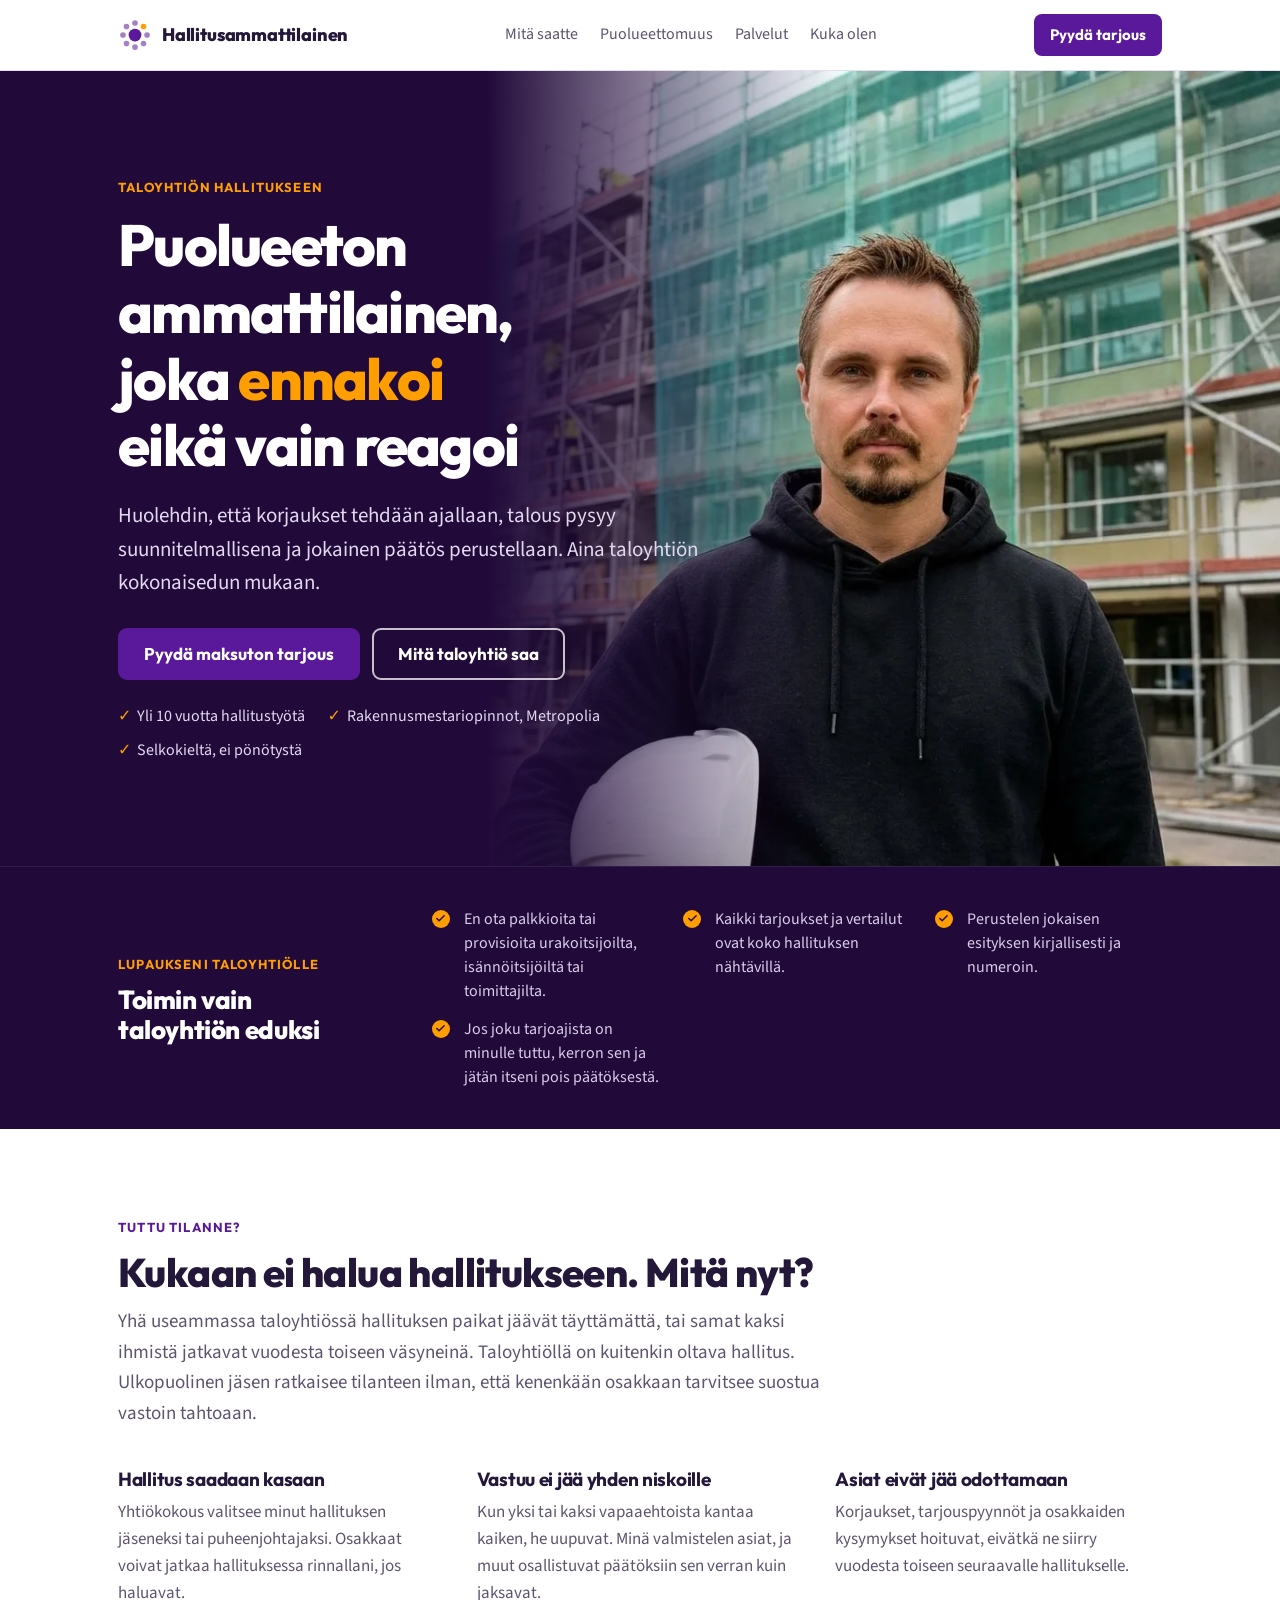
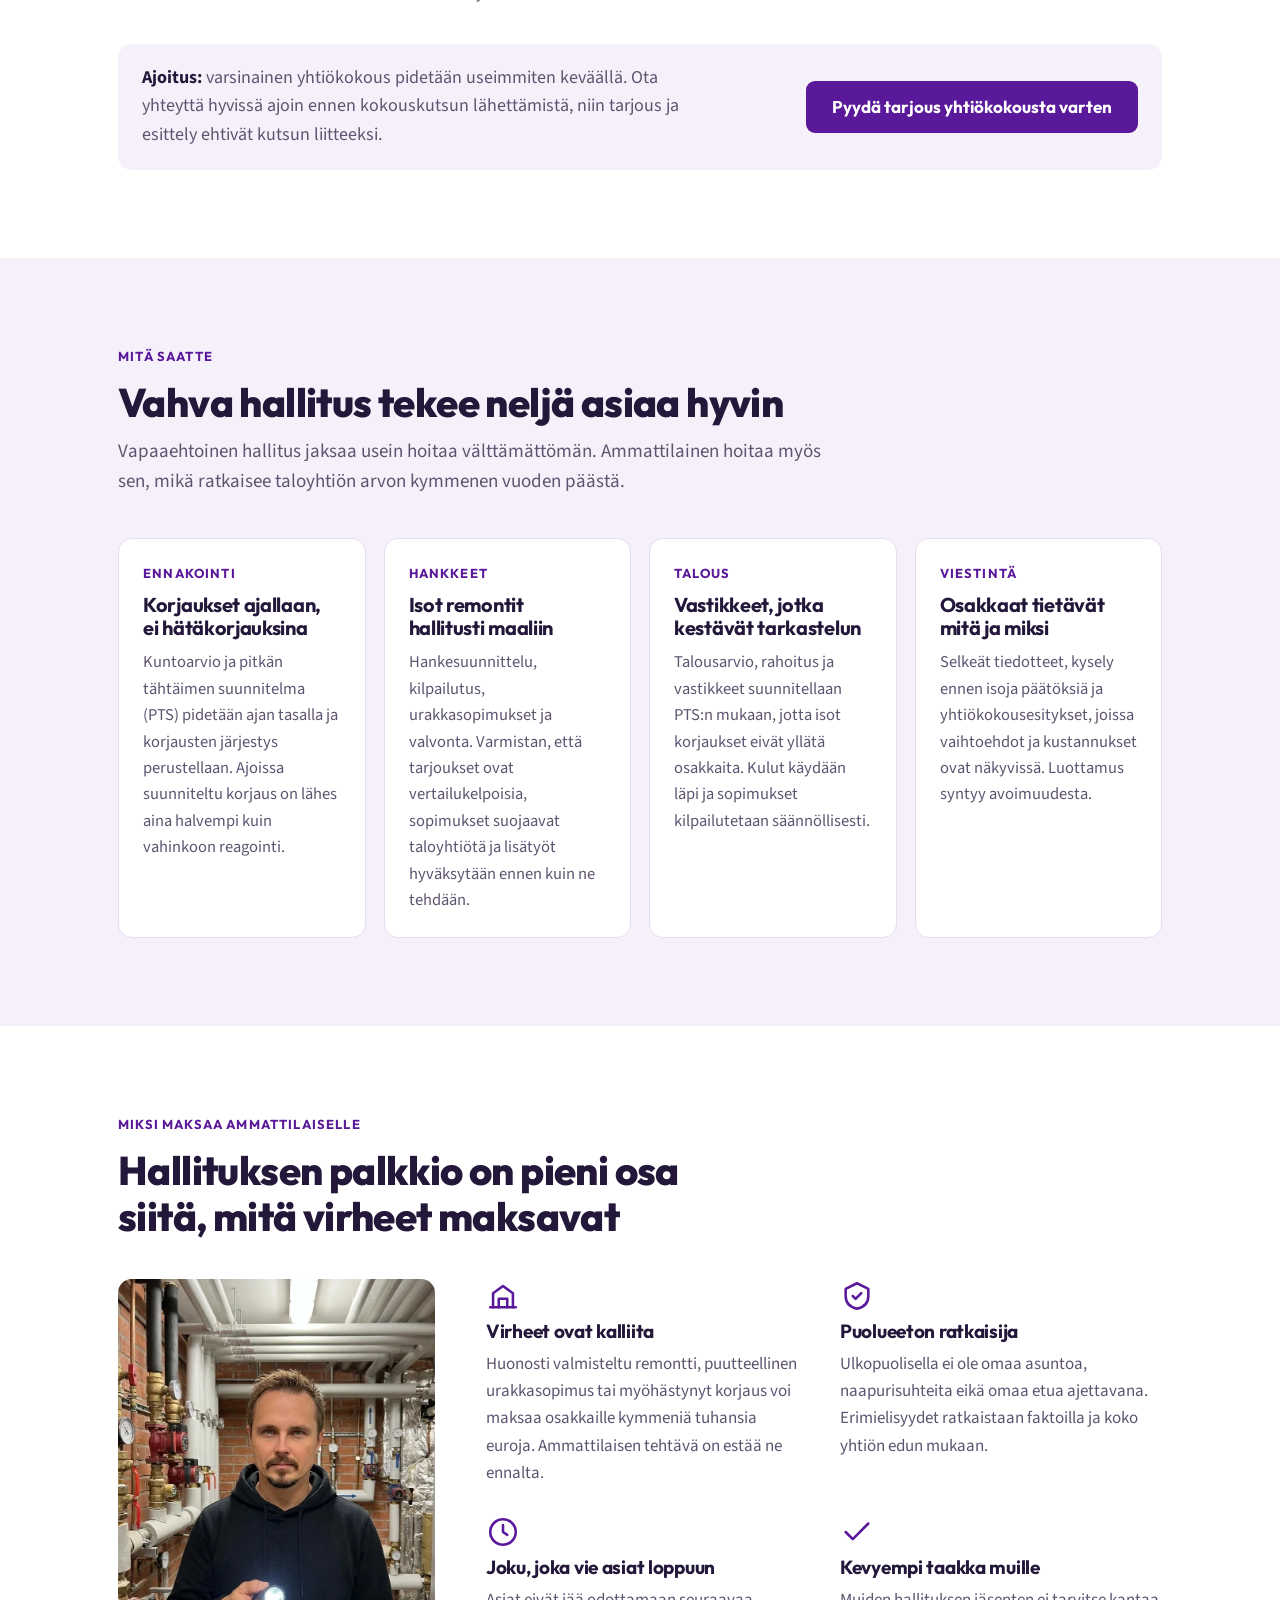
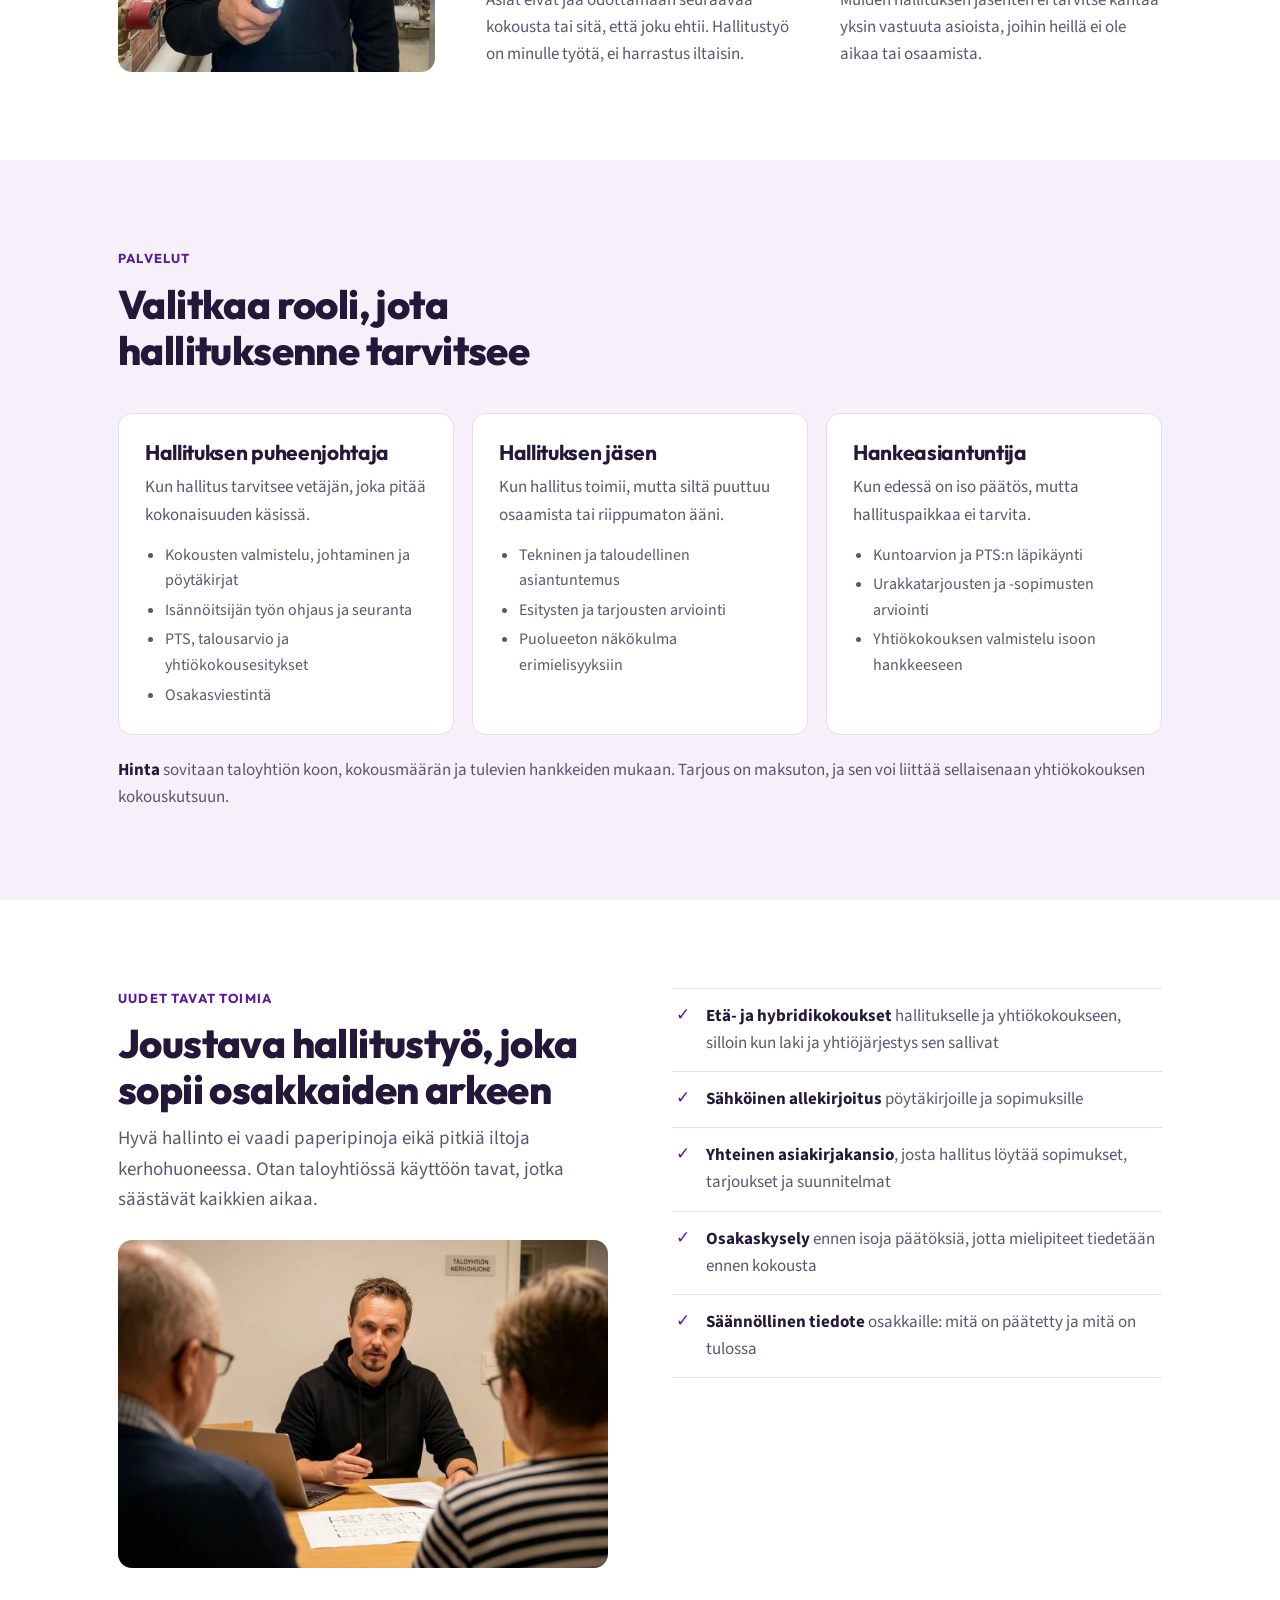
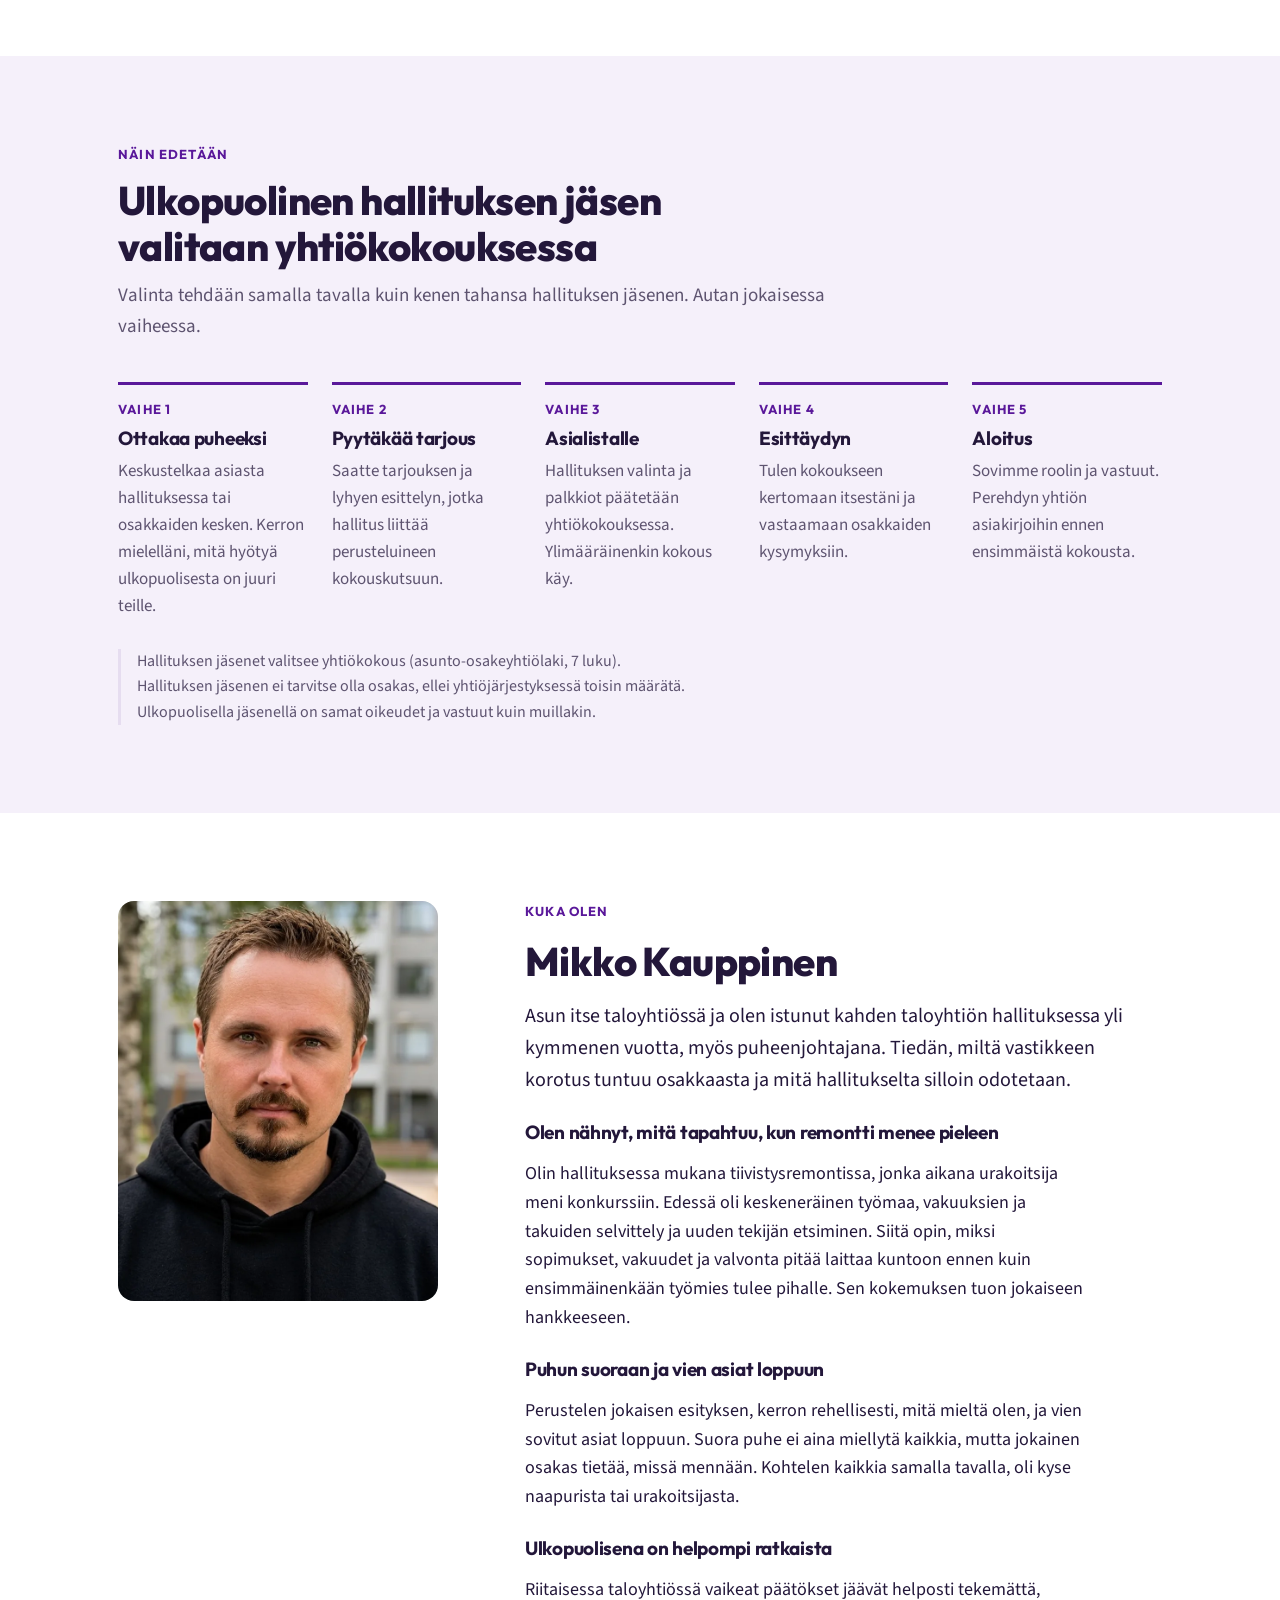
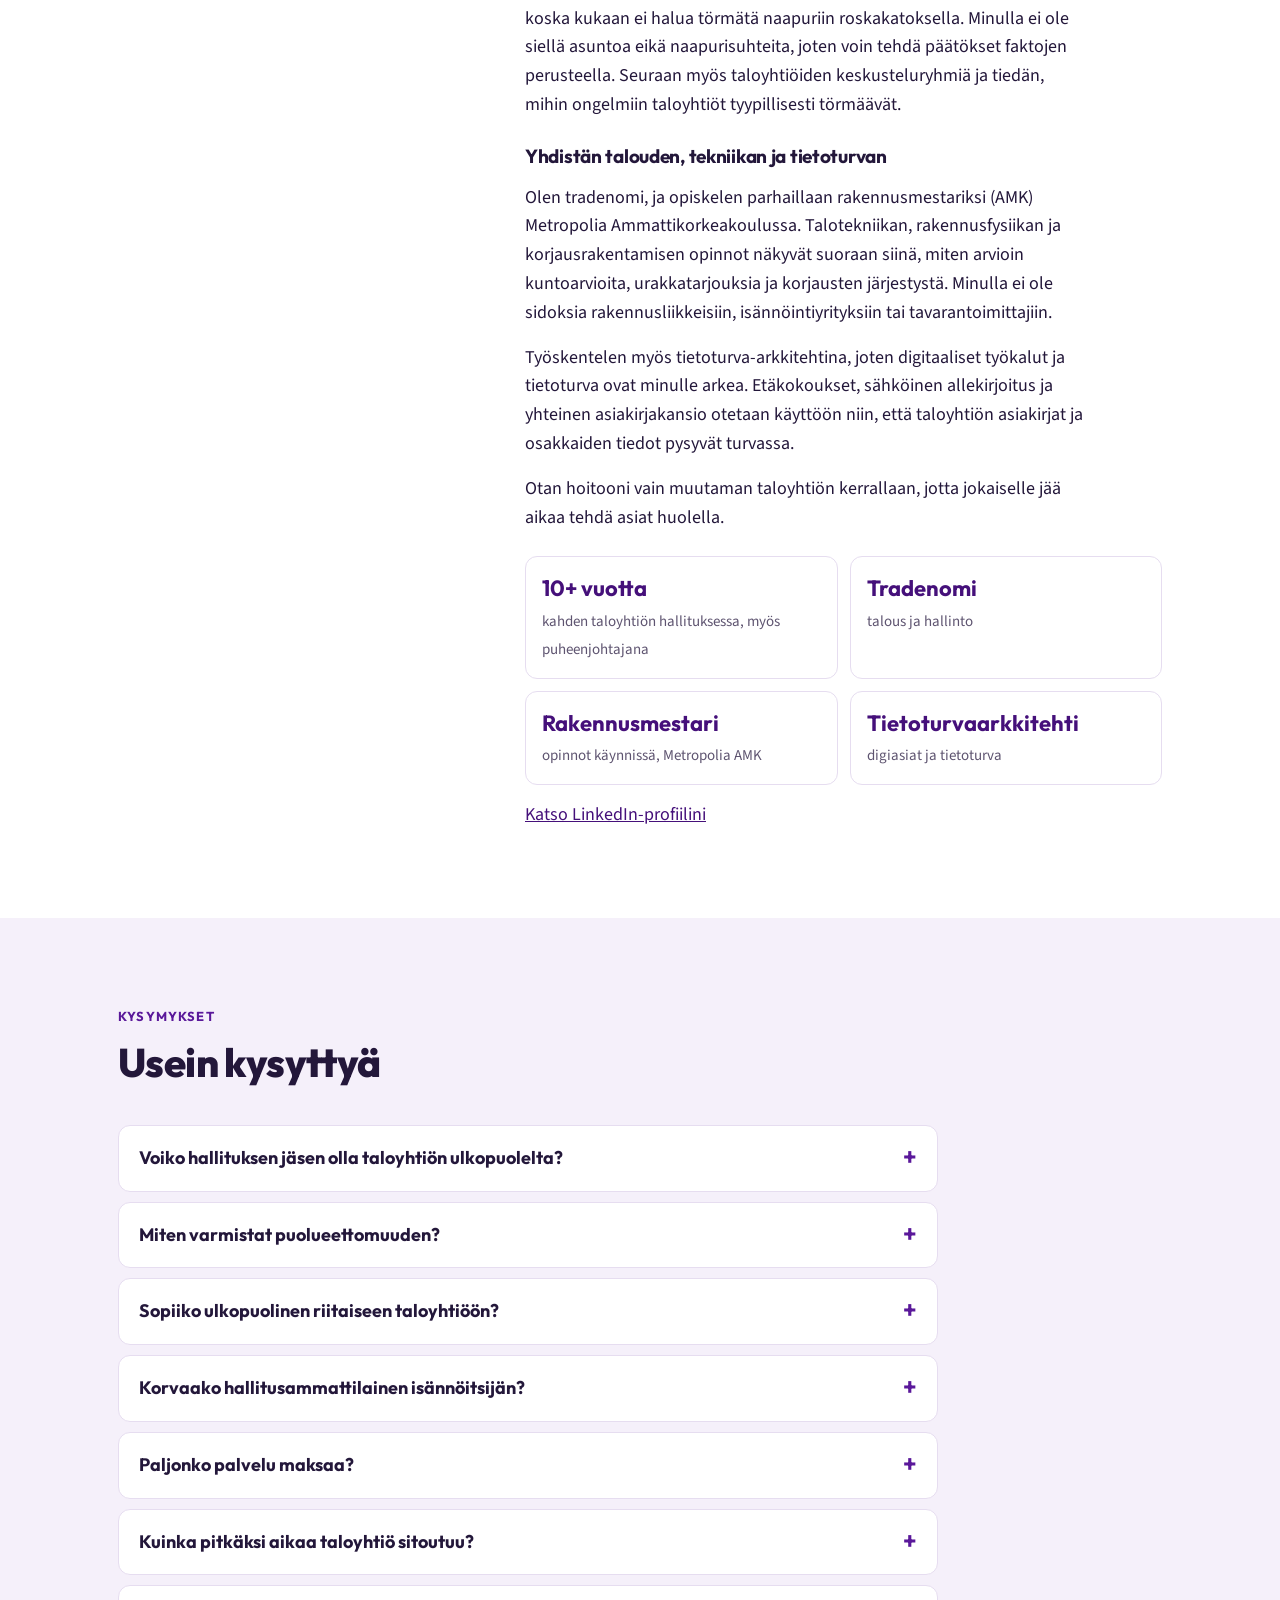
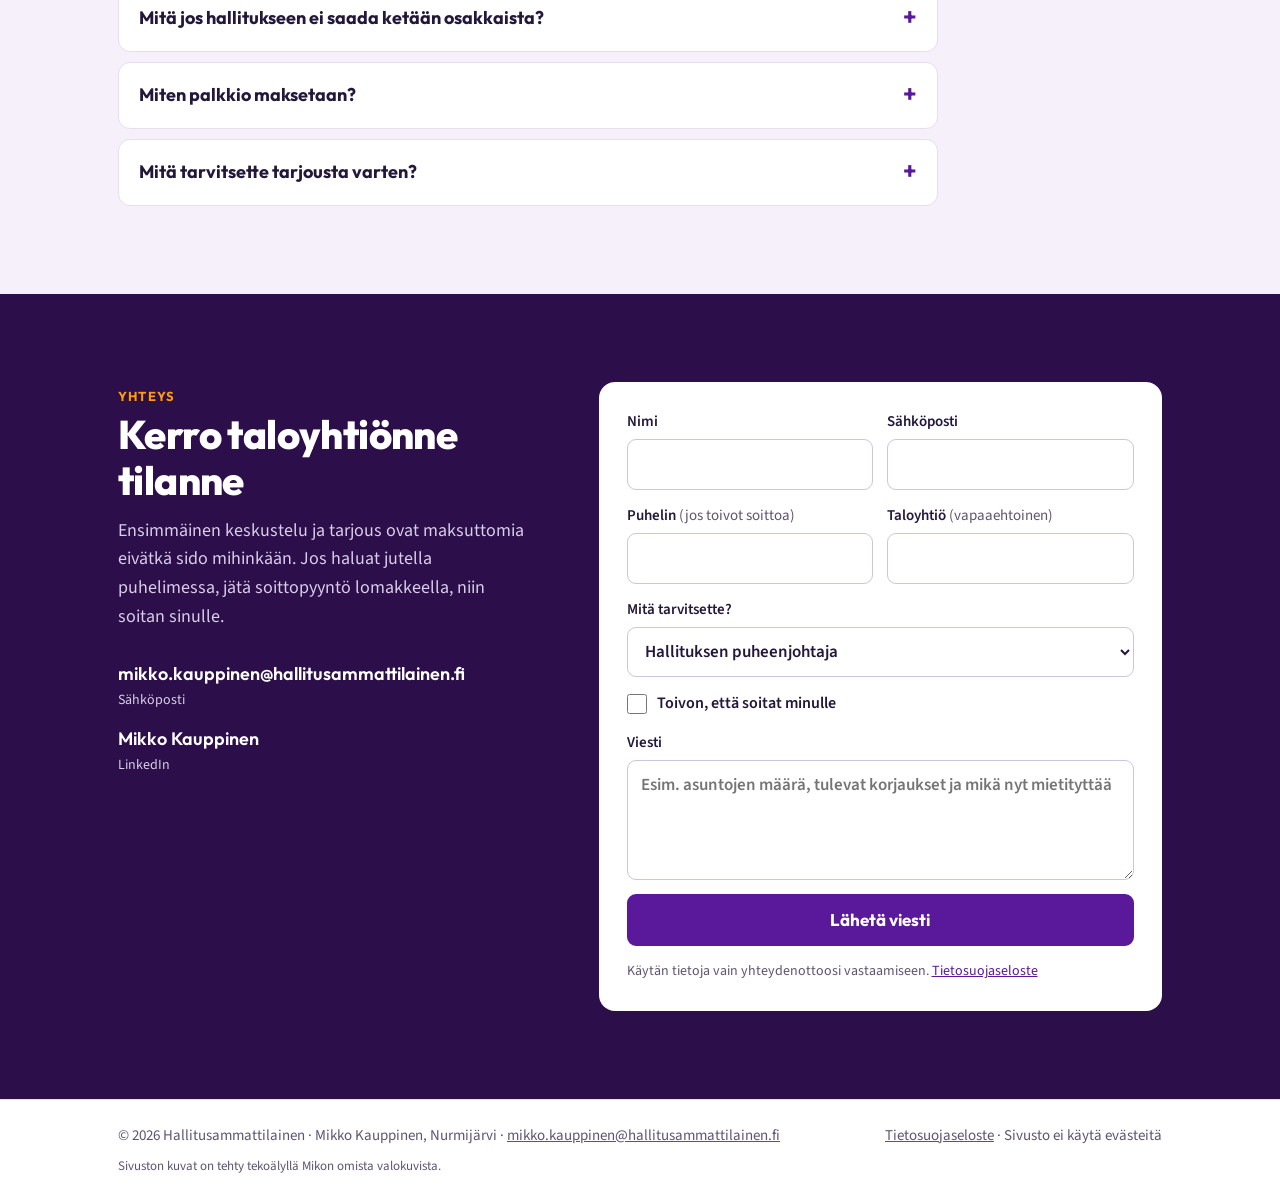
==== index.html @ 8ae054de "Kuka olen: tietoturva-arkkitehti (digiasiat ja tietoturva) Co-Authored-By: Claude Opus 5.5 <noreply@" ====
<!doctype html>
<html lang="fi">
<head>
<meta charset="utf-8">
<meta name="viewport" content="width=device-width,initial-scale=1,viewport-fit=cover">
<title>Hallitusammattilainen – puolueeton puheenjohtaja ja hallituksen jäsen taloyhtiöön</title>
<meta name="description" content="Eikö taloyhtiön hallitukseen löydy jäseniä? Puolueeton ulkopuolinen puheenjohtaja tai hallituksen jäsen Nurmijärveltä. Korjaukset ennakoiden, päätökset perustellen. Pyydä maksuton tarjous.">
<link rel="canonical" href="https://hallitusammattilainen.fi/">
<link rel="icon" href="ikoni.svg" type="image/svg+xml">
<link rel="preload" href="fontit/outfit-latin-wght-normal.woff2" as="font" type="font/woff2" crossorigin>
<link rel="stylesheet" href="tyyli.css">
<meta property="og:type" content="website">
<meta property="og:locale" content="fi_FI">
<meta property="og:title" content="Hallitusammattilainen – puolueeton ammattilainen taloyhtiön hallitukseen">
<meta property="og:description" content="Eikö hallitukseen löydy jäseniä? Puolueeton ulkopuolinen puheenjohtaja tai hallituksen jäsen taloyhtiöön. Pyydä maksuton tarjous.">
<meta property="og:image" content="https://hallitusammattilainen.fi/kuvat/jakokuva.jpg">
<meta property="og:url" content="https://hallitusammattilainen.fi/">
<meta name="theme-color" content="#2B0E4A">
<script type="application/ld+json">
{"@context":"https://schema.org","@type":"ProfessionalService","name":"Hallitusammattilainen","url":"https://hallitusammattilainen.fi/","image":"https://hallitusammattilainen.fi/kuvat/profiili.jpg","email":"mikko.kauppinen@hallitusammattilainen.fi","areaServed":"FI","address":{"@type":"PostalAddress","addressLocality":"Nurmijärvi","addressCountry":"FI"},"description":"Puolueeton ulkopuolinen hallituksen puheenjohtaja ja hallituksen jäsen taloyhtiöihin.","founder":{"@type":"Person","name":"Mikko Kauppinen","jobTitle":"Hallitusammattilainen","sameAs":"https://www.linkedin.com/in/mikko-kauppinen-8005861"}}
</script>
</head>
<body>
<a class="skip" href="#sisalto">Siirry sisältöön</a>

<header class="top">
  <div class="in">
    <a class="logo" href="#" aria-label="Hallitusammattilainen, etusivu">
      <svg width="34" height="34" viewBox="0 0 48 48" aria-hidden="true"><circle cx="24" cy="24" r="9" fill="#5A189A"/><g fill="#5A189A" opacity=".55"><circle cx="24" cy="7" r="4"/><circle cx="24" cy="41" r="4"/><circle cx="7" cy="24" r="4"/><circle cx="12" cy="12" r="4"/><circle cx="12" cy="36" r="4"/><circle cx="36" cy="36" r="4"/><circle cx="41" cy="24" r="4"/></g><circle cx="36" cy="12" r="4" fill="#FF9E00"/></svg>
      Hallitusammattilainen
    </a>
    <nav aria-label="Päävalikko">
      <a href="#mita-saatte">Mitä saatte</a>
      <a href="#puolueettomuus">Puolueettomuus</a>
      <a href="#palvelut">Palvelut</a>
      <a href="#mikko">Kuka olen</a>
    </nav>
    <a class="cta-s" href="#yhteys">Pyydä tarjous</a>
  </div>
</header>

<main id="sisalto">

<section class="hero hero-img">
  <picture class="bg"><source srcset="kuvat/remontti.webp" type="image/webp"><img src="kuvat/remontti.jpg" width="1264" height="848" alt="Mikko Kauppinen kypärä kainalossa julkisivuremontin työmaalla" fetchpriority="high"></picture>
  <div class="in">
    <div class="hero-txt">
      <span class="eyebrow">Taloyhtiön hallitukseen</span>
      <h1>Puolueeton ammattilainen, joka <em>ennakoi</em> eikä vain reagoi</h1>
      <p class="lead">Huolehdin, että korjaukset tehdään ajallaan, talous pysyy suunnitelmallisena ja jokainen päätös perustellaan. Aina taloyhtiön kokonaisedun mukaan.</p>
      <div class="ctas">
        <a class="btn" href="#yhteys">Pyydä maksuton tarjous</a>
        <a class="btn ghost" href="#mita-saatte">Mitä taloyhtiö saa</a>
      </div>
      <ul class="trust">
        <li>Yli 10 vuotta hallitustyötä</li>
        <li>Rakennusmestariopinnot, Metropolia</li>
        <li>Selkokieltä, ei pönötystä</li>
      </ul>
    </div>
  </div>
</section>

<section class="promise-band" id="puolueettomuus" aria-labelledby="lupaus-otsikko">
  <div class="in">
    <div>
      <span class="eyebrow">Lupaukseni taloyhtiölle</span>
      <h2 id="lupaus-otsikko">Toimin vain taloyhtiön eduksi</h2>
    </div>
    <ul>
      <li>En ota palkkioita tai provisioita urakoitsijoilta, isännöitsijöiltä tai toimittajilta.</li>
      <li>Kaikki tarjoukset ja vertailut ovat koko hallituksen nähtävillä.</li>
      <li>Perustelen jokaisen esityksen kirjallisesti ja numeroin.</li>
      <li>Jos joku tarjoajista on minulle tuttu, kerron sen ja jätän itseni pois päätöksestä.</li>
    </ul>
  </div>
</section>

<section class="sec" id="kukaan-ei-halua" aria-labelledby="tuttu-otsikko">
  <div class="in">
    <div class="head">
      <span class="eyebrow">Tuttu tilanne?</span>
      <h2 id="tuttu-otsikko">Kukaan ei halua hallitukseen. Mitä nyt?</h2>
      <p>Yhä useammassa taloyhtiössä hallituksen paikat jäävät täyttämättä, tai samat kaksi ihmistä jatkavat vuodesta toiseen väsyneinä. Taloyhtiöllä on kuitenkin oltava hallitus. Ulkopuolinen jäsen ratkaisee tilanteen ilman, että kenenkään osakkaan tarvitsee suostua vastoin tahtoaan.</p>
    </div>
    <div class="why">
      <div>
        <h3>Hallitus saadaan kasaan</h3>
        <p>Yhtiökokous valitsee minut hallituksen jäseneksi tai puheenjohtajaksi. Osakkaat voivat jatkaa hallituksessa rinnallani, jos haluavat.</p>
      </div>
      <div>
        <h3>Vastuu ei jää yhden niskoille</h3>
        <p>Kun yksi tai kaksi vapaaehtoista kantaa kaiken, he uupuvat. Minä valmistelen asiat, ja muut osallistuvat päätöksiin sen verran kuin jaksavat.</p>
      </div>
      <div>
        <h3>Asiat eivät jää odottamaan</h3>
        <p>Korjaukset, tarjouspyynnöt ja osakkaiden kysymykset hoituvat, eivätkä ne siirry vuodesta toiseen seuraavalle hallitukselle.</p>
      </div>
    </div>
    <div class="timing">
      <p><b>Ajoitus:</b> varsinainen yhtiökokous pidetään useimmiten keväällä. Ota yhteyttä hyvissä ajoin ennen kokouskutsun lähettämistä, niin tarjous ja esittely ehtivät kutsun liitteeksi.</p>
      <a class="btn" href="#yhteys">Pyydä tarjous yhtiökokousta varten</a>
    </div>
  </div>
</section>

<section class="sec tint" id="mita-saatte" aria-labelledby="saatte-otsikko">
  <div class="in">
    <div class="head">
      <span class="eyebrow">Mitä saatte</span>
      <h2 id="saatte-otsikko">Vahva hallitus tekee neljä asiaa hyvin</h2>
      <p>Vapaaehtoinen hallitus jaksaa usein hoitaa välttämättömän. Ammattilainen hoitaa myös sen, mikä ratkaisee taloyhtiön arvon kymmenen vuoden päästä.</p>
    </div>
    <div class="pillars">
      <article>
        <span class="num">Ennakointi</span>
        <h3>Korjaukset ajallaan, ei hätäkorjauksina</h3>
        <p>Kuntoarvio ja pitkän tähtäimen suunnitelma (PTS) pidetään ajan tasalla ja korjausten järjestys perustellaan. Ajoissa suunniteltu korjaus on lähes aina halvempi kuin vahinkoon reagointi.</p>
      </article>
      <article>
        <span class="num">Hankkeet</span>
        <h3>Isot remontit hallitusti maaliin</h3>
        <p>Hankesuunnittelu, kilpailutus, urakkasopimukset ja valvonta. Varmistan, että tarjoukset ovat vertailukelpoisia, sopimukset suojaavat taloyhtiötä ja lisätyöt hyväksytään ennen kuin ne tehdään.</p>
      </article>
      <article>
        <span class="num">Talous</span>
        <h3>Vastikkeet, jotka kestävät tarkastelun</h3>
        <p>Talousarvio, rahoitus ja vastikkeet suunnitellaan PTS:n mukaan, jotta isot korjaukset eivät yllätä osakkaita. Kulut käydään läpi ja sopimukset kilpailutetaan säännöllisesti.</p>
      </article>
      <article>
        <span class="num">Viestintä</span>
        <h3>Osakkaat tietävät mitä ja miksi</h3>
        <p>Selkeät tiedotteet, kysely ennen isoja päätöksiä ja yhtiökokousesitykset, joissa vaihtoehdot ja kustannukset ovat näkyvissä. Luottamus syntyy avoimuudesta.</p>
      </article>
    </div>
  </div>
</section>

<section class="sec" aria-labelledby="miksi-otsikko">
  <div class="in">
    <div class="head">
      <span class="eyebrow">Miksi maksaa ammattilaiselle</span>
      <h2 id="miksi-otsikko">Hallituksen palkkio on pieni osa siitä, mitä virheet maksavat</h2>
    </div>
    <div class="split">
    <figure class="side">
      <picture><source srcset="kuvat/tekniikka.webp" type="image/webp"><img src="kuvat/tekniikka.jpg" width="800" height="993" loading="lazy" alt="Mikko Kauppinen taskulampun kanssa kerrostalon lämmönjakohuoneessa"></picture>
    </figure>
    <div class="why">
      <div>
        <svg width="34" height="34" viewBox="0 0 24 24" fill="none" stroke="currentColor" stroke-width="1.8" stroke-linecap="round" stroke-linejoin="round" aria-hidden="true"><path d="M3 20h18"/><path d="M5 20V10l7-5 7 5v10"/><path d="M9 20v-6h6v6"/></svg>
        <h3>Virheet ovat kalliita</h3>
        <p>Huonosti valmisteltu remontti, puutteellinen urakkasopimus tai myöhästynyt korjaus voi maksaa osakkaille kymmeniä tuhansia euroja. Ammattilaisen tehtävä on estää ne ennalta.</p>
      </div>
      <div>
        <svg width="34" height="34" viewBox="0 0 24 24" fill="none" stroke="currentColor" stroke-width="1.8" stroke-linecap="round" stroke-linejoin="round" aria-hidden="true"><path d="M12 3l8 4v5c0 5-3.5 8-8 9-4.5-1-8-4-8-9V7z"/><path d="M9 12l2 2 4-4"/></svg>
        <h3>Puolueeton ratkaisija</h3>
        <p>Ulkopuolisella ei ole omaa asuntoa, naapurisuhteita eikä omaa etua ajettavana. Erimielisyydet ratkaistaan faktoilla ja koko yhtiön edun mukaan.</p>
      </div>
      <div>
        <svg width="34" height="34" viewBox="0 0 24 24" fill="none" stroke="currentColor" stroke-width="1.8" stroke-linecap="round" stroke-linejoin="round" aria-hidden="true"><circle cx="12" cy="12" r="9"/><path d="M12 7v5l3 2"/></svg>
        <h3>Joku, joka vie asiat loppuun</h3>
        <p>Asiat eivät jää odottamaan seuraavaa kokousta tai sitä, että joku ehtii. Hallitustyö on minulle työtä, ei harrastus iltaisin.</p>
      </div>
      <div>
        <svg width="34" height="34" viewBox="0 0 24 24" fill="none" stroke="currentColor" stroke-width="1.8" stroke-linecap="round" stroke-linejoin="round" aria-hidden="true"><path d="M20 6L9 17l-5-5"/></svg>
        <h3>Kevyempi taakka muille</h3>
        <p>Muiden hallituksen jäsenten ei tarvitse kantaa yksin vastuuta asioista, joihin heillä ei ole aikaa tai osaamista.</p>
      </div>
    </div>
    </div>
  </div>
</section>

<section class="sec tint" id="palvelut" aria-labelledby="palvelut-otsikko">
  <div class="in">
    <div class="head">
      <span class="eyebrow">Palvelut</span>
      <h2 id="palvelut-otsikko">Valitkaa rooli, jota hallituksenne tarvitsee</h2>
    </div>
    <div class="grid3">
      <article class="svc">
        <h3>Hallituksen puheenjohtaja</h3>
        <p>Kun hallitus tarvitsee vetäjän, joka pitää kokonaisuuden käsissä.</p>
        <ul>
          <li>Kokousten valmistelu, johtaminen ja pöytäkirjat</li>
          <li>Isännöitsijän työn ohjaus ja seuranta</li>
          <li>PTS, talousarvio ja yhtiökokousesitykset</li>
          <li>Osakasviestintä</li>
        </ul>
      </article>
      <article class="svc">
        <h3>Hallituksen jäsen</h3>
        <p>Kun hallitus toimii, mutta siltä puuttuu osaamista tai riippumaton ääni.</p>
        <ul>
          <li>Tekninen ja taloudellinen asiantuntemus</li>
          <li>Esitysten ja tarjousten arviointi</li>
          <li>Puolueeton näkökulma erimielisyyksiin</li>
        </ul>
      </article>
      <article class="svc">
        <h3>Hankeasiantuntija</h3>
        <p>Kun edessä on iso päätös, mutta hallituspaikkaa ei tarvita.</p>
        <ul>
          <li>Kuntoarvion ja PTS:n läpikäynti</li>
          <li>Urakkatarjousten ja -sopimusten arviointi</li>
          <li>Yhtiökokouksen valmistelu isoon hankkeeseen</li>
        </ul>
      </article>
    </div>
    <p class="price"><b>Hinta</b> sovitaan taloyhtiön koon, kokousmäärän ja tulevien hankkeiden mukaan. Tarjous on maksuton, ja sen voi liittää sellaisenaan yhtiökokouksen kokouskutsuun.</p>
  </div>
</section>

<section class="sec" aria-labelledby="tavat-otsikko">
  <div class="in ways">
    <div class="head" style="margin-bottom:0">
      <span class="eyebrow">Uudet tavat toimia</span>
      <h2 id="tavat-otsikko">Joustava hallitustyö, joka sopii osakkaiden arkeen</h2>
      <p>Hyvä hallinto ei vaadi paperipinoja eikä pitkiä iltoja kerhohuoneessa. Otan taloyhtiössä käyttöön tavat, jotka säästävät kaikkien aikaa.</p>
      <figure class="wide" style="margin-top:12px">
        <picture><source srcset="kuvat/kokous.webp" type="image/webp"><img src="kuvat/kokous.jpg" width="1264" height="848" loading="lazy" alt="Mikko Kauppinen käy pohjapiirustuksia läpi osakkaiden kanssa taloyhtiön kerhohuoneessa"></picture>
      </figure>
    </div>
    <ul class="checks">
      <li><b>Etä- ja hybridikokoukset</b> hallitukselle ja yhtiökokoukseen, silloin kun laki ja yhtiöjärjestys sen sallivat</li>
      <li><b>Sähköinen allekirjoitus</b> pöytäkirjoille ja sopimuksille</li>
      <li><b>Yhteinen asiakirjakansio</b>, josta hallitus löytää sopimukset, tarjoukset ja suunnitelmat</li>
      <li><b>Osakaskysely</b> ennen isoja päätöksiä, jotta mielipiteet tiedetään ennen kokousta</li>
      <li><b>Säännöllinen tiedote</b> osakkaille: mitä on päätetty ja mitä on tulossa</li>
    </ul>
  </div>
</section>

<section class="sec tint" id="nain-edetaan" aria-labelledby="nain-otsikko">
  <div class="in">
    <div class="head">
      <span class="eyebrow">Näin edetään</span>
      <h2 id="nain-otsikko">Ulkopuolinen hallituksen jäsen valitaan yhtiökokouksessa</h2>
      <p>Valinta tehdään samalla tavalla kuin kenen tahansa hallituksen jäsenen. Autan jokaisessa vaiheessa.</p>
    </div>
    <ol class="how">
      <li><h3>Ottakaa puheeksi</h3><p>Keskustelkaa asiasta hallituksessa tai osakkaiden kesken. Kerron mielelläni, mitä hyötyä ulkopuolisesta on juuri teille.</p></li>
      <li><h3>Pyytäkää tarjous</h3><p>Saatte tarjouksen ja lyhyen esittelyn, jotka hallitus liittää perusteluineen kokouskutsuun.</p></li>
      <li><h3>Asialistalle</h3><p>Hallituksen valinta ja palkkiot päätetään yhtiökokouksessa. Ylimääräinenkin kokous käy.</p></li>
      <li><h3>Esittäydyn</h3><p>Tulen kokoukseen kertomaan itsestäni ja vastaamaan osakkaiden kysymyksiin.</p></li>
      <li><h3>Aloitus</h3><p>Sovimme roolin ja vastuut. Perehdyn yhtiön asiakirjoihin ennen ensimmäistä kokousta.</p></li>
    </ol>
    <p class="law">Hallituksen jäsenet valitsee yhtiökokous (asunto-osakeyhtiölaki, 7 luku). Hallituksen jäsenen ei tarvitse olla osakas, ellei yhtiöjärjestyksessä toisin määrätä. Ulkopuolisella jäsenellä on samat oikeudet ja vastuut kuin muillakin.</p>
  </div>
</section>

<section class="sec me" id="mikko" aria-labelledby="mikko-otsikko">
  <div class="in">
    <picture><source srcset="kuvat/mikko-piha.webp" type="image/webp"><img src="kuvat/mikko-piha.jpg" width="742" height="928" loading="lazy" alt="Mikko Kauppinen kerrostalon pihalla"></picture>
    <div class="txt">
      <span class="eyebrow">Kuka olen</span>
      <h2 id="mikko-otsikko" style="font-size:clamp(28px,3.6vw,40px);font-weight:800">Mikko Kauppinen</h2>
      <p class="intro">Asun itse taloyhtiössä ja olen istunut kahden taloyhtiön hallituksessa yli kymmenen vuotta, myös puheenjohtajana. Tiedän, miltä vastikkeen korotus tuntuu osakkaasta ja mitä hallitukselta silloin odotetaan.</p>
      <h3 class="me-h">Olen nähnyt, mitä tapahtuu, kun remontti menee pieleen</h3>
      <p>Olin hallituksessa mukana tiivistysremontissa, jonka aikana urakoitsija meni konkurssiin. Edessä oli keskeneräinen työmaa, vakuuksien ja takuiden selvittely ja uuden tekijän etsiminen. Siitä opin, miksi sopimukset, vakuudet ja valvonta pitää laittaa kuntoon ennen kuin ensimmäinenkään työmies tulee pihalle. Sen kokemuksen tuon jokaiseen hankkeeseen.</p>
      <h3 class="me-h">Puhun suoraan ja vien asiat loppuun</h3>
      <p>Perustelen jokaisen esityksen, kerron rehellisesti, mitä mieltä olen, ja vien sovitut asiat loppuun. Suora puhe ei aina miellytä kaikkia, mutta jokainen osakas tietää, missä mennään. Kohtelen kaikkia samalla tavalla, oli kyse naapurista tai urakoitsijasta.</p>
      <h3 class="me-h">Ulkopuolisena on helpompi ratkaista</h3>
      <p>Riitaisessa taloyhtiössä vaikeat päätökset jäävät helposti tekemättä, koska kukaan ei halua törmätä naapuriin roskakatoksella. Minulla ei ole siellä asuntoa eikä naapurisuhteita, joten voin tehdä päätökset faktojen perusteella. Seuraan myös taloyhtiöiden keskusteluryhmiä ja tiedän, mihin ongelmiin taloyhtiöt tyypillisesti törmäävät.</p>
      <h3 class="me-h">Yhdistän talouden, tekniikan ja tietoturvan</h3>
      <p>Olen tradenomi, ja opiskelen parhaillaan rakennusmestariksi (AMK) Metropolia Ammattikorkeakoulussa. Talotekniikan, rakennusfysiikan ja korjausrakentamisen opinnot näkyvät suoraan siinä, miten arvioin kuntoarvioita, urakkatarjouksia ja korjausten järjestystä. Minulla ei ole sidoksia rakennusliikkeisiin, isännöintiyrityksiin tai tavarantoimittajiin.</p>
      <p>Työskentelen myös tietoturva-arkkitehtina, joten digitaaliset työkalut ja tietoturva ovat minulle arkea. Etäkokoukset, sähköinen allekirjoitus ja yhteinen asiakirjakansio otetaan käyttöön niin, että taloyhtiön asiakirjat ja osakkaiden tiedot pysyvät turvassa.</p>
      <p>Otan hoitooni vain muutaman taloyhtiön kerrallaan, jotta jokaiselle jää aikaa tehdä asiat huolella.</p>
      <div class="facts">
        <div><b>10+ vuotta</b><span>kahden taloyhtiön hallituksessa, myös puheenjohtajana</span></div>
        <div><b>Tradenomi</b><span>talous ja hallinto</span></div>
        <div><b>Rakennus&shy;mestari</b><span>opinnot käynnissä, Metropolia AMK</span></div>
        <div><b>Tietoturva&shy;arkkitehti</b><span>digiasiat ja tietoturva</span></div>
      </div>
      <p><a href="https://www.linkedin.com/in/mikko-kauppinen-8005861" rel="noopener">Katso LinkedIn-profiilini</a></p>
    </div>
  </div>
</section>

<section class="sec tint" id="kysymykset" aria-labelledby="kys-otsikko">
  <div class="in">
    <div class="head">
      <span class="eyebrow">Kysymykset</span>
      <h2 id="kys-otsikko">Usein kysyttyä</h2>
    </div>
    <div class="faq">
      <details><summary>Voiko hallituksen jäsen olla taloyhtiön ulkopuolelta?</summary><p>Voi. Asunto-osakeyhtiölaki ei edellytä, että hallituksen jäsen on osakas tai asukas. Tarkistakaa kuitenkin yhtiöjärjestyksestä, onko siinä omia rajoituksia.</p></details>
      <details><summary>Miten varmistat puolueettomuuden?</summary><p>En ota palkkioita urakoitsijoilta tai muilta toimittajilta, enkä ole sidoksissa isännöinti- tai rakennusyrityksiin. Tarjousvertailut ja perustelut ovat koko hallituksen nähtävillä. Jos joku tarjoajista on minulle tuttu, kerron sen ja jätän itseni pois päätöksestä, kuten asunto-osakeyhtiölaki edellyttää.</p></details>
      <details><summary>Sopiiko ulkopuolinen riitaiseen taloyhtiöön?</summary><p>Erityisen hyvin. Ulkopuolisella ei ole omaa asuntoa eikä naapurisuhteita taloyhtiössä, joten hän voi tehdä päätökset faktojen ja koko yhtiön edun perusteella. Osakkaiden ei tarvitse ottaa riitoja henkilökohtaisesti, kun vaikeat asiat valmistelee ulkopuolinen.</p></details>
      <details><summary>Korvaako hallitusammattilainen isännöitsijän?</summary><p>Ei. Isännöitsijä hoitaa juoksevan hallinnon, ja hallitus päättää ja valvoo. Teen tiivistä yhteistyötä isännöitsijänne kanssa ja varmistan, että sovitut asiat etenevät.</p></details>
      <details><summary>Paljonko palvelu maksaa?</summary><p>Hinta riippuu taloyhtiön koosta, kokousten määrästä ja tulevista hankkeista. Tarjous on maksuton, ja hallituksen palkkioista päättää lopulta yhtiökokous.</p></details>
      <details><summary>Kuinka pitkäksi aikaa taloyhtiö sitoutuu?</summary><p>Hallituksen toimikausi määräytyy yhtiöjärjestyksen mukaan, yleensä yhtiökokouksesta seuraavaan. Yhtiökokous voi myös vaihtaa hallituksen jäsenen kesken toimikauden.</p></details>
      <details><summary>Mitä jos hallitukseen ei saada ketään osakkaista?</summary><p>Taloyhtiöllä on oltava hallitus, joka vastaa hallinnosta. Jos osakkaista ei löydy jäseniä, yhtiökokous voi valita ulkopuolisen jäsenen, kuten minut. Hallituksen jäsenen ei tarvitse olla osakas.</p></details>
      <details><summary>Miten palkkio maksetaan?</summary><p>Hallituksen palkkioista päättää yhtiökokous. Palkkio maksetaan yleensä kuukausi- tai kokouspalkkiona, ja taloyhtiö hoitaa siitä ennakonpidätyksen kuten muillekin hallituksen jäsenille.</p></details>
      <details><summary>Mitä tarvitsette tarjousta varten?</summary><p>Taloyhtiön nimen, asuntojen määrän, toivotun roolin ja lyhyen kuvauksen tilanteesta, esimerkiksi tulevista korjauksista.</p></details>
    </div>
  </div>
</section>

</main>

<section class="contact" id="yhteys" aria-labelledby="yhteys-otsikko">
  <div class="in">
    <div>
      <span class="eyebrow">Yhteys</span>
      <h2 id="yhteys-otsikko">Kerro taloyhtiönne tilanne</h2>
      <p>Ensimmäinen keskustelu ja tarjous ovat maksuttomia eivätkä sido mihinkään. Jos haluat jutella puhelimessa, jätä soittopyyntö lomakkeella, niin soitan sinulle.</p>
      <div class="direct">
        <a href="mailto:mikko.kauppinen@hallitusammattilainen.fi">mikko.kauppinen@hallitusammattilainen.fi<small>Sähköposti</small></a>
        <a href="https://www.linkedin.com/in/mikko-kauppinen-8005861" rel="noopener">Mikko Kauppinen<small>LinkedIn</small></a>
      </div>
    </div>
    <form id="lomake" data-endpoint="https://formspree.io/f/mppdpgab" novalidate>
      <div class="two">
        <label for="nimi">Nimi<input id="nimi" name="nimi" autocomplete="name" required></label>
        <label for="email">Sähköposti<input id="email" name="email" type="email" autocomplete="email" required></label>
      </div>
      <div class="two">
        <label for="puhelin"><span>Puhelin <span class="opt">(jos toivot soittoa)</span></span><input id="puhelin" name="puhelin" type="tel" autocomplete="tel"></label>
        <label for="yhtio"><span>Taloyhtiö <span class="opt">(vapaaehtoinen)</span></span><input id="yhtio" name="taloyhtio" autocomplete="organization"></label>
      </div>
      <label for="rooli">Mitä tarvitsette?
        <select id="rooli" name="rooli">
          <option>Hallituksen puheenjohtaja</option>
          <option>Hallituksen jäsen</option>
          <option>Hankeasiantuntija</option>
          <option>En ole vielä varma</option>
        </select>
      </label>
      <label class="check" for="soitto"><input id="soitto" name="soittopyynto" type="checkbox" value="Kyllä"> Toivon, että soitat minulle</label>
      <label for="viesti">Viesti<textarea id="viesti" name="viesti" required placeholder="Esim. asuntojen määrä, tulevat korjaukset ja mikä nyt mietityttää"></textarea></label>
      <input class="hp" type="text" name="_gotcha" tabindex="-1" autocomplete="off" aria-hidden="true">
      <button class="btn" type="submit">Lähetä viesti</button>
      <p class="note">Käytän tietoja vain yhteydenottoosi vastaamiseen. <a href="tietosuoja.html">Tietosuojaseloste</a></p>
      <div class="msg" id="tila" role="status" hidden></div>
    </form>
  </div>
</section>

<footer>
  <div class="in">
    <span>© 2026 Hallitusammattilainen · Mikko Kauppinen, Nurmijärvi · <a href="mailto:mikko.kauppinen@hallitusammattilainen.fi">mikko.kauppinen@hallitusammattilainen.fi</a></span>
    <span><a href="tietosuoja.html">Tietosuojaseloste</a> · Sivusto ei käytä evästeitä</span>
    <span class="ai-note">Sivuston kuvat on tehty tekoälyllä Mikon omista valokuvista.</span>
  </div>
</footer>

<script src="lomake.js" defer></script>
</body>
</html>
---- tyyli.css ----
/* Hallitusammattilainen.fi – Pyöreä pöytä -brändi: violetti #5A189A, oranssi #FF9E00, tumma #2B0E4A, Outfit */
@font-face{font-family:"Outfit";src:url(fontit/outfit-latin-wght-normal.woff2) format("woff2");font-weight:100 900;font-display:swap}
@font-face{font-family:"Source Sans 3";src:url(fontit/source-sans-3-latin-wght-normal.woff2) format("woff2");font-weight:200 900;font-display:swap}
:root{
  --ink:#23173A; --muted:#5E5470; --bg:#FFFFFF; --tint:#F5F0FA; --line:#E6DDF0;
  --acc:#5A189A; --acc-d:#45107A; --mint:#FF9E00; --navy:#2B0E4A; --on-navy:#D9CDE8;
  --display:"Outfit","Segoe UI",system-ui,sans-serif;
  --body:"Source Sans 3","Segoe UI",system-ui,sans-serif;
  --gutter:clamp(16px,4vw,48px);
}
*{box-sizing:border-box}
html{scroll-behavior:smooth;scroll-padding-top:80px}
body{margin:0;background:var(--bg);color:var(--ink);font-family:var(--body);font-size:18px;line-height:1.6;-webkit-font-smoothing:antialiased}
img{max-width:100%;display:block}
a{color:var(--acc-d)}
h1,h2,h3,h4{font-family:var(--display);line-height:1.15;margin:0;text-wrap:balance;letter-spacing:-.015em}
p{margin:0}
.in{max-width:1140px;margin:0 auto;padding-left:max(var(--gutter),env(safe-area-inset-left,0px));padding-right:max(var(--gutter),env(safe-area-inset-right,0px))}
.skip{position:absolute;left:-999px;top:8px;background:var(--ink);color:#fff;padding:8px 14px;border-radius:6px;z-index:50}
.skip:focus{left:8px}
:focus-visible{outline:3px solid var(--mint);outline-offset:3px;border-radius:4px}
.eyebrow{font-family:var(--display);font-size:13px;font-weight:700;letter-spacing:.09em;text-transform:uppercase;color:var(--acc)}

/* Ylätunniste */
.top{position:sticky;top:0;z-index:20;background:rgba(255,255,255,.94);backdrop-filter:blur(8px);border-bottom:1px solid var(--line)}
.top .in{display:flex;align-items:center;justify-content:space-between;gap:12px 24px;padding-block:14px;flex-wrap:wrap}
.logo{display:flex;gap:10px;align-items:center;font-family:var(--display);font-weight:800;font-size:18px;color:var(--ink);text-decoration:none;letter-spacing:-.01em}
.logo svg{flex:none}
.top nav{display:flex;gap:4px 22px;flex-wrap:wrap;font-size:16px}
.top nav a{color:var(--muted);text-decoration:none}
.top nav a:hover{color:var(--ink)}
.top .cta-s{font-family:var(--display);font-weight:700;font-size:15px;color:#fff;background:var(--acc);padding:9px 16px;border-radius:8px;text-decoration:none}
@media (max-width:760px){.top nav{display:none}.top .in{flex-wrap:nowrap;gap:10px}.logo{font-size:15px;gap:8px;min-width:0}.logo svg{width:30px;height:30px}.top .cta-s{font-size:14px;padding:8px 12px;white-space:nowrap;flex:none}}

/* Painikkeet */
.btn{display:inline-block;font-family:var(--display);font-weight:700;font-size:17px;padding:14px 24px;border-radius:9px;border:2px solid var(--acc);background:var(--acc);color:#fff;text-decoration:none;cursor:pointer;line-height:1.2}
.btn:hover{background:var(--acc-d);border-color:var(--acc-d)}
.btn.ghost{background:transparent;color:var(--acc-d)}
.btn.ghost:hover{background:var(--tint)}
@media (prefers-reduced-motion:no-preference){.btn{transition:background .15s,transform .15s}.btn:hover{transform:translateY(-1px)}}

/* Hero */
.hero .in{display:grid;grid-template-columns:1.3fr .8fr;gap:clamp(28px,5vw,72px);align-items:center;padding-block:clamp(40px,7vw,88px)}
@media (max-width:820px){.hero .in{grid-template-columns:1fr}}
.hero h1{font-size:clamp(34px,5.4vw,58px);font-weight:800;letter-spacing:-.03em}
.hero h1 em{font-style:normal;color:var(--acc)}
.hero .lead{color:var(--muted);font-size:clamp(18px,2vw,21px);margin-top:20px;max-width:58ch}
.ctas{display:flex;flex-wrap:wrap;gap:12px;margin-top:28px}
.trust{display:flex;flex-wrap:wrap;gap:8px 22px;margin:24px 0 0;padding:0;list-style:none;font-size:16px;color:var(--muted)}
.trust li::before{content:"✓";color:var(--acc);font-weight:800;margin-right:6px}
.person{background:var(--tint);border-radius:18px;padding:18px;display:grid;gap:14px}
.person img{border-radius:12px;aspect-ratio:4/5;object-fit:cover;width:100%;filter:contrast(1.03)}
.person b{font-family:var(--display);font-size:19px;display:block}
.person small{color:var(--muted);font-size:15px}
@media (max-width:820px){.person{grid-template-columns:96px 1fr;align-items:center;padding:14px}.person img{width:96px;height:96px;aspect-ratio:auto;border-radius:50%;object-position:50% 30%}}

/* Kuvahero */
.hero-img{position:relative;color:#fff;overflow:hidden;background:var(--navy)}
.hero-img .bg img{position:absolute;inset:0;width:100%;height:100%;object-fit:cover;object-position:62% 30%}
.hero-img::after{content:"";position:absolute;inset:0;background:linear-gradient(90deg,rgb(33,10,58) 0%,rgb(33,10,58) 38%,rgba(33,10,58,.55) 50%,rgba(33,10,58,0) 66%)}
@media (min-width:821px){.hero-img .bg img{left:auto;right:0;width:64%;object-position:50% 25%}}
.hero-img .in{position:relative;z-index:1;display:flex;align-items:center;min-height:clamp(480px,64vh,660px);padding-block:clamp(56px,8vw,112px)}
.hero-txt{max-width:610px}
.hero-img .eyebrow{color:var(--mint)}
.hero-img h1{color:#fff;margin-top:10px}
.hero-img h1 em{color:var(--mint)}
.hero-img .lead{color:#E3D9EF}
.hero-img .btn.ghost{color:#fff;border-color:rgba(255,255,255,.75)}
.hero-img .btn.ghost:hover{background:rgba(255,255,255,.12)}
.hero-img .trust{color:#E3D9EF}
.hero-img .trust li::before{color:var(--mint)}
@media (max-width:820px){
  .hero-img .bg img{height:62%;object-position:58% 25%}
  .hero-img::after{background:linear-gradient(180deg,rgba(33,10,58,0) 0%,rgba(33,10,58,.15) 30%,rgba(33,10,58,.92) 56%,rgb(33,10,58) 64%)}
  .hero-img .in{min-height:0;padding-top:clamp(250px,58vw,420px);align-items:flex-end}
}
.promise-band{background:#210A3A;color:#fff;border-top:1px solid rgba(255,255,255,.08)}
.promise-band .in{display:grid;grid-template-columns:minmax(220px,.8fr) 2.2fr;gap:20px 48px;align-items:center;padding-block:clamp(28px,4vw,40px)}
@media (max-width:820px){.promise-band .in{grid-template-columns:1fr}}
.promise-band .eyebrow{color:var(--mint)}
.promise-band h2{font-size:clamp(22px,2.4vw,26px);font-weight:800;color:#fff;margin-top:6px}
.promise-band ul{list-style:none;margin:0;padding:0;display:grid;grid-template-columns:repeat(auto-fit,minmax(200px,1fr));gap:14px 24px}
.promise-band li{display:grid;grid-template-columns:22px 1fr;gap:10px;color:var(--on-navy);font-size:16px;line-height:1.5}
.promise-band li::before{content:"";width:18px;height:18px;margin-top:3px;border-radius:50%;background:var(--mint) url("data:image/svg+xml,%3Csvg xmlns='http://www.w3.org/2000/svg' viewBox='0 0 24 24' fill='none' stroke='%232B0E4A' stroke-width='3.4' stroke-linecap='round' stroke-linejoin='round'%3E%3Cpath d='M20 6L9 17l-5-5'/%3E%3C/svg%3E") center/11px no-repeat}

.promise{background:var(--navy);color:#fff;border-radius:18px;padding:clamp(22px,3vw,32px);display:grid;gap:14px;align-content:start}
.promise .eyebrow{color:var(--mint)}
.promise h2{font-size:clamp(22px,2.4vw,27px);font-weight:800;color:#fff}
.promise ul{list-style:none;margin:0;padding:0;display:grid;gap:12px}
.promise li{display:grid;grid-template-columns:22px 1fr;gap:10px;color:var(--on-navy);font-size:16.5px;line-height:1.5}
.promise li::before{content:"";width:18px;height:18px;margin-top:3px;border-radius:50%;background:var(--mint) url("data:image/svg+xml,%3Csvg xmlns='http://www.w3.org/2000/svg' viewBox='0 0 24 24' fill='none' stroke='%232B0E4A' stroke-width='3.4' stroke-linecap='round' stroke-linejoin='round'%3E%3Cpath d='M20 6L9 17l-5-5'/%3E%3C/svg%3E") center/11px no-repeat}

/* Osiot */
.pillars{display:grid;grid-template-columns:repeat(auto-fit,minmax(240px,1fr));gap:18px}
.pillars article{background:#fff;border:1px solid var(--line);border-radius:14px;padding:24px;display:grid;gap:10px;align-content:start}
.pillars .num{font-family:var(--display);font-size:13px;font-weight:700;letter-spacing:.09em;text-transform:uppercase;color:var(--acc)}
.pillars h3{font-size:20px}
.pillars p{color:var(--muted);font-size:16.5px}
.ways{display:grid;grid-template-columns:1fr 1fr;gap:clamp(24px,5vw,64px);align-items:start}
@media (max-width:820px){.ways{grid-template-columns:1fr}}
.checks{list-style:none;margin:0;padding:0;display:grid;gap:0;border-top:1px solid var(--line)}
.checks li{padding:14px 0 14px 34px;border-bottom:1px solid var(--line);color:var(--muted);font-size:17px;position:relative}
.checks li::before{content:"✓";position:absolute;left:4px;top:13px;color:var(--acc);font-weight:800}
.checks b{color:var(--ink)}
figure{margin:0}
.wide img{width:100%;height:auto;border-radius:14px;aspect-ratio:1264/848;object-fit:cover}
.sec.tint .wide{margin-bottom:clamp(24px,4vw,40px)}
.split{display:grid;grid-template-columns:.75fr 1.6fr;gap:clamp(24px,4vw,56px);align-items:start}
.split .why{grid-template-columns:repeat(2,minmax(0,1fr))}
.side img{width:100%;height:auto;border-radius:14px}
@media (max-width:820px){.split{grid-template-columns:1fr}.side{max-width:420px}}
@media (max-width:560px){.split .why{grid-template-columns:1fr}}
.photo-slot{aspect-ratio:4/5;max-width:380px;width:100%;border-radius:16px;background:var(--tint);display:grid;place-items:center;font-family:var(--display);font-weight:800;font-size:64px;color:#B9D3CC}
.sec{padding-block:clamp(48px,7vw,88px)}
.sec.tint{background:var(--tint)}
.head{display:grid;gap:12px;max-width:720px;margin-bottom:clamp(24px,4vw,40px)}
.head h2{font-size:clamp(28px,3.6vw,40px);font-weight:800}
.head p{color:var(--muted);font-size:19px}
.grid3{display:grid;grid-template-columns:repeat(auto-fit,minmax(260px,1fr));gap:18px}
.svc{background:#fff;border:1px solid var(--line);border-radius:14px;padding:26px;display:grid;gap:10px;align-content:start}
.svc h3{font-size:21px}
.svc p{color:var(--muted);font-size:17px}
.svc ul{margin:4px 0 0;padding-left:20px;color:var(--muted);font-size:16px;display:grid;gap:4px}
.price{margin-top:22px;font-size:17px;color:var(--muted)}
.price b{color:var(--ink)}

.why{display:grid;grid-template-columns:repeat(auto-fit,minmax(230px,1fr));gap:28px 32px}
.why div{display:grid;gap:8px;align-content:start}
.why svg{color:var(--acc)}
.why h3{font-size:19px}
.why p{color:var(--muted);font-size:17px}

.how{display:grid;grid-template-columns:repeat(auto-fit,minmax(210px,1fr));gap:24px;margin:0;padding:0;list-style:none;counter-reset:h}
@media (min-width:1000px){.how{grid-template-columns:repeat(5,1fr)}}
.how li{counter-increment:h;display:grid;gap:8px;align-content:start;border-top:3px solid var(--acc);padding-top:14px}
.how li::before{content:"Vaihe " counter(h);font-family:var(--display);font-size:13px;font-weight:700;letter-spacing:.09em;text-transform:uppercase;color:var(--acc)}
.how h3{font-size:19px}
.how p{color:var(--muted);font-size:17px}
.law{margin-top:28px;font-size:16px;color:var(--muted);border-left:3px solid var(--line);padding-left:16px;max-width:72ch}

.me .in{display:grid;grid-template-columns:.7fr 1.3fr;gap:clamp(28px,5vw,64px);align-items:start}
@media (max-width:820px){.me .in{grid-template-columns:1fr}}
.me img{border-radius:16px;aspect-ratio:4/5;height:auto;object-fit:cover;object-position:50% 20%;width:100%;max-width:320px}
.me .txt{display:grid;gap:16px}
.me .txt p{max-width:62ch}
.facts{display:grid;grid-template-columns:repeat(auto-fit,minmax(180px,1fr));gap:12px;margin-top:8px}
.facts div{border:1px solid var(--line);border-radius:12px;padding:14px 16px}
.facts b{font-family:var(--display);font-size:clamp(18px,1.8vw,22px);hyphens:manual;display:block;color:var(--acc-d)}
.facts span{font-size:15px;color:var(--muted)}

.faq{display:grid;gap:10px;max-width:820px}
.faq details{background:#fff;border:1px solid var(--line);border-radius:12px;padding:0 20px}
.faq summary{font-family:var(--display);font-weight:700;font-size:18px;padding:18px 0;cursor:pointer;list-style:none;display:flex;justify-content:space-between;gap:16px}
.faq summary::-webkit-details-marker{display:none}
.faq summary::after{content:"+";color:var(--acc);font-size:24px;line-height:1}
.faq details[open] summary::after{content:"–"}
.faq details p{padding-bottom:18px;color:var(--muted);font-size:17px}

/* Yhteys */
.contact{background:var(--navy);color:#fff}
.contact .in{display:grid;grid-template-columns:.85fr 1.15fr;gap:clamp(28px,5vw,64px);padding-block:clamp(48px,7vw,88px)}
@media (max-width:820px){.contact .in{grid-template-columns:1fr}}
.contact h2{font-size:clamp(28px,3.6vw,40px);font-weight:800;color:#fff}
.contact .eyebrow{color:var(--mint)}
.contact p{color:var(--on-navy);margin-top:14px}
.direct{display:grid;gap:14px;margin-top:28px}
.direct a,.direct span{color:#fff;font-family:var(--display);font-weight:600;font-size:18px;text-decoration:none;overflow-wrap:anywhere}
.direct a:hover{text-decoration:underline}
.direct small{display:block;font-family:var(--body);font-weight:400;font-size:14px;color:var(--on-navy)}
form{display:grid;gap:14px;background:#fff;color:var(--ink);border-radius:16px;padding:clamp(18px,3vw,28px)}
.two{display:grid;grid-template-columns:1fr 1fr;gap:14px}
@media (max-width:540px){.two{grid-template-columns:1fr}}
label{display:grid;gap:5px;font-size:15px;font-weight:600}
label .opt{font-weight:400;color:var(--muted)}
input,textarea,select{font:inherit;font-size:17px;padding:11px 13px;border:1px solid #CFC4DC;border-radius:9px;background:#fff;color:var(--ink);width:100%}
input:focus,textarea:focus,select:focus{border-color:var(--acc)}
textarea{min-height:120px;resize:vertical}
.hp{position:absolute;left:-5000px}
.note{font-size:14px;color:var(--muted)}
.msg{border-radius:9px;padding:12px 14px;font-size:16px}
.msg.ok{background:#F1E8FA;color:var(--acc-d)}
.msg.err{background:#FBE7E9;color:#8E1F2B}

footer{border-top:1px solid var(--line)}
footer .in{display:flex;flex-wrap:wrap;gap:8px 28px;justify-content:space-between;padding-block:24px;font-size:15px;color:var(--muted)}
footer a{color:var(--muted)}

/* Tekstisivut */
.doc{max-width:760px;padding-block:clamp(40px,6vw,72px)}
.doc h1{font-size:clamp(30px,4vw,42px);font-weight:800;margin-bottom:12px}
.doc h2{font-size:22px;margin:32px 0 8px}
.doc p,.doc li{color:var(--muted)}
.doc p+p{margin-top:12px}
.doc ul{padding-left:22px;display:grid;gap:4px}

footer .ai-note{flex-basis:100%;font-size:13px}
.contact form .note{color:var(--muted);margin:0}
.contact form .note a{color:var(--acc)}
.me .intro{font-size:clamp(18px,1.6vw,20px);color:var(--ink)}
.me .me-h{font-size:19px;margin-top:10px}
@media (min-width:821px){.me picture{position:sticky;top:96px}}
.timing{margin-top:clamp(24px,4vw,36px);display:flex;flex-wrap:wrap;gap:16px 28px;align-items:center;justify-content:space-between;background:var(--tint);border-radius:14px;padding:20px 24px}
.timing p{max-width:62ch;color:var(--muted)}
.timing b{color:var(--ink)}
.f-check,label.check{display:flex;gap:10px;align-items:center;font-weight:600;font-size:16px;cursor:pointer}
label.check input{width:20px;height:20px;accent-color:var(--acc);margin:0}
.me .facts{grid-template-columns:repeat(2,minmax(0,1fr))}
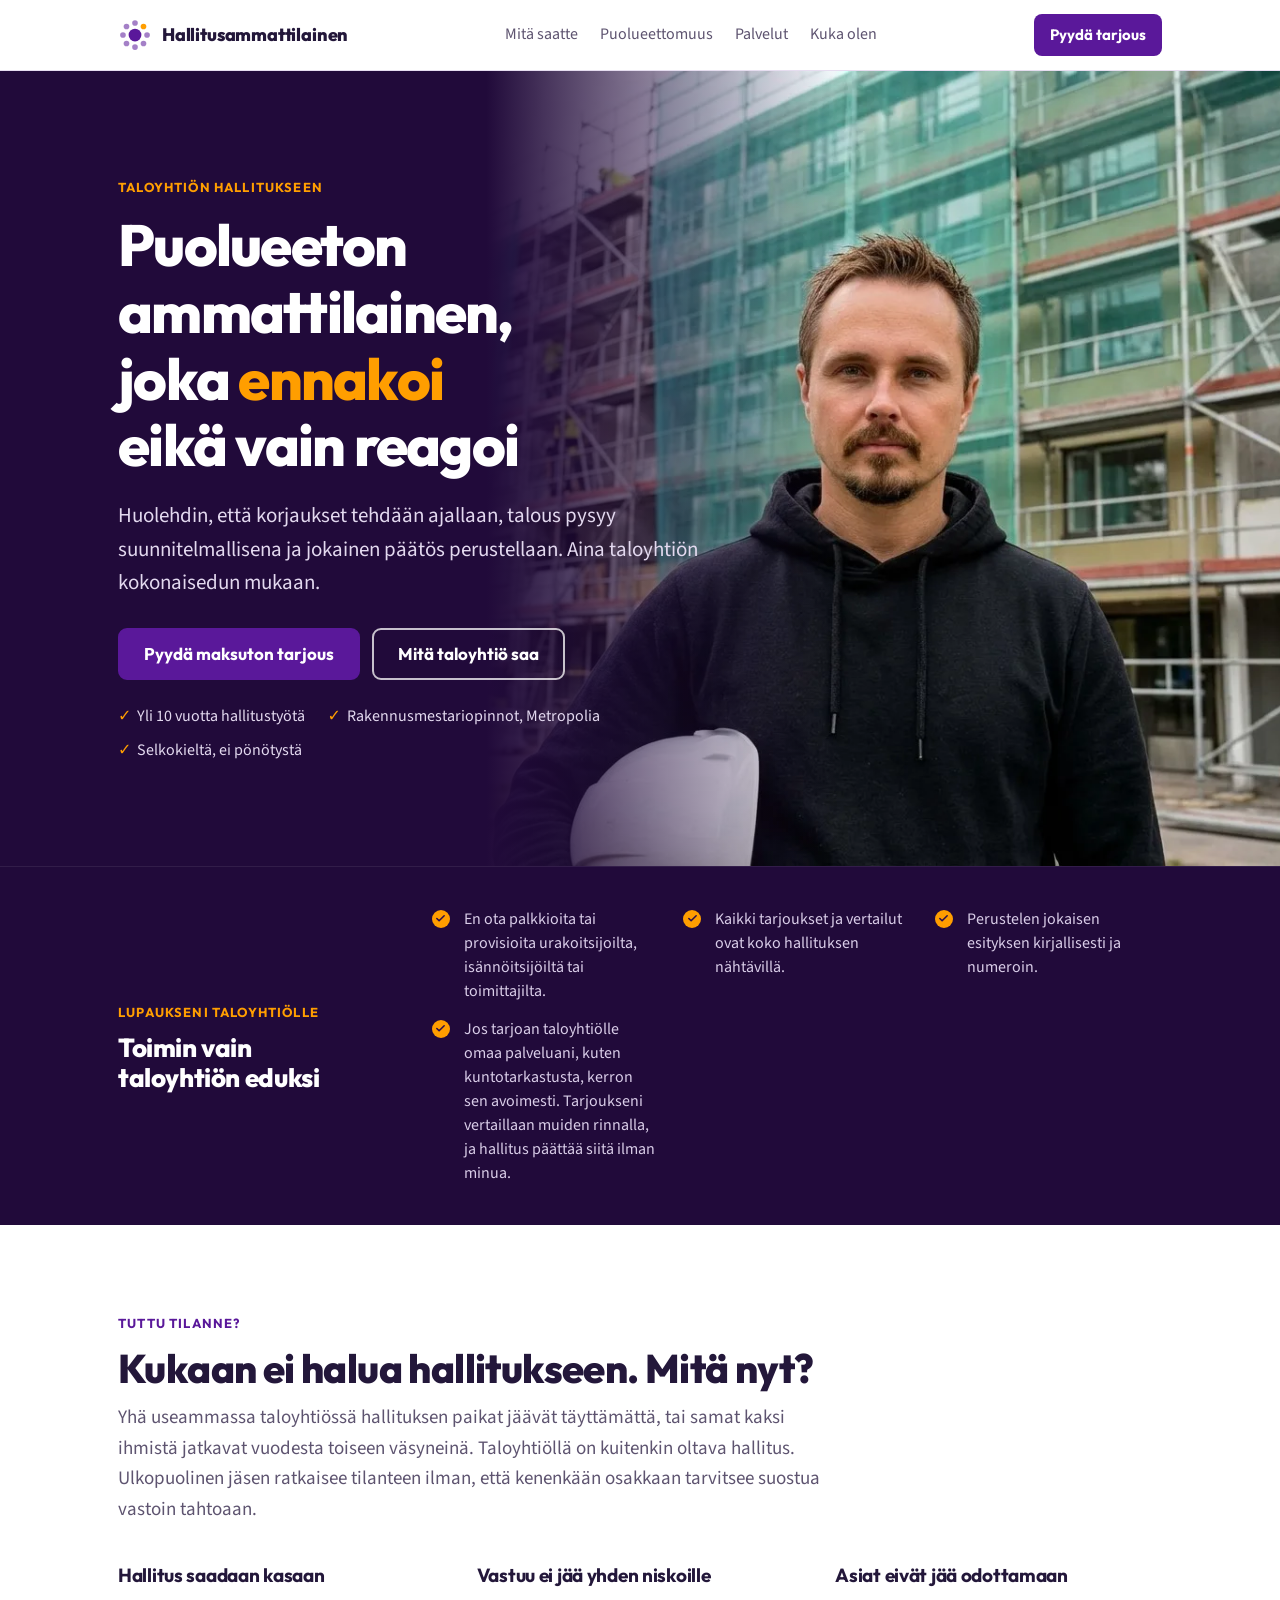
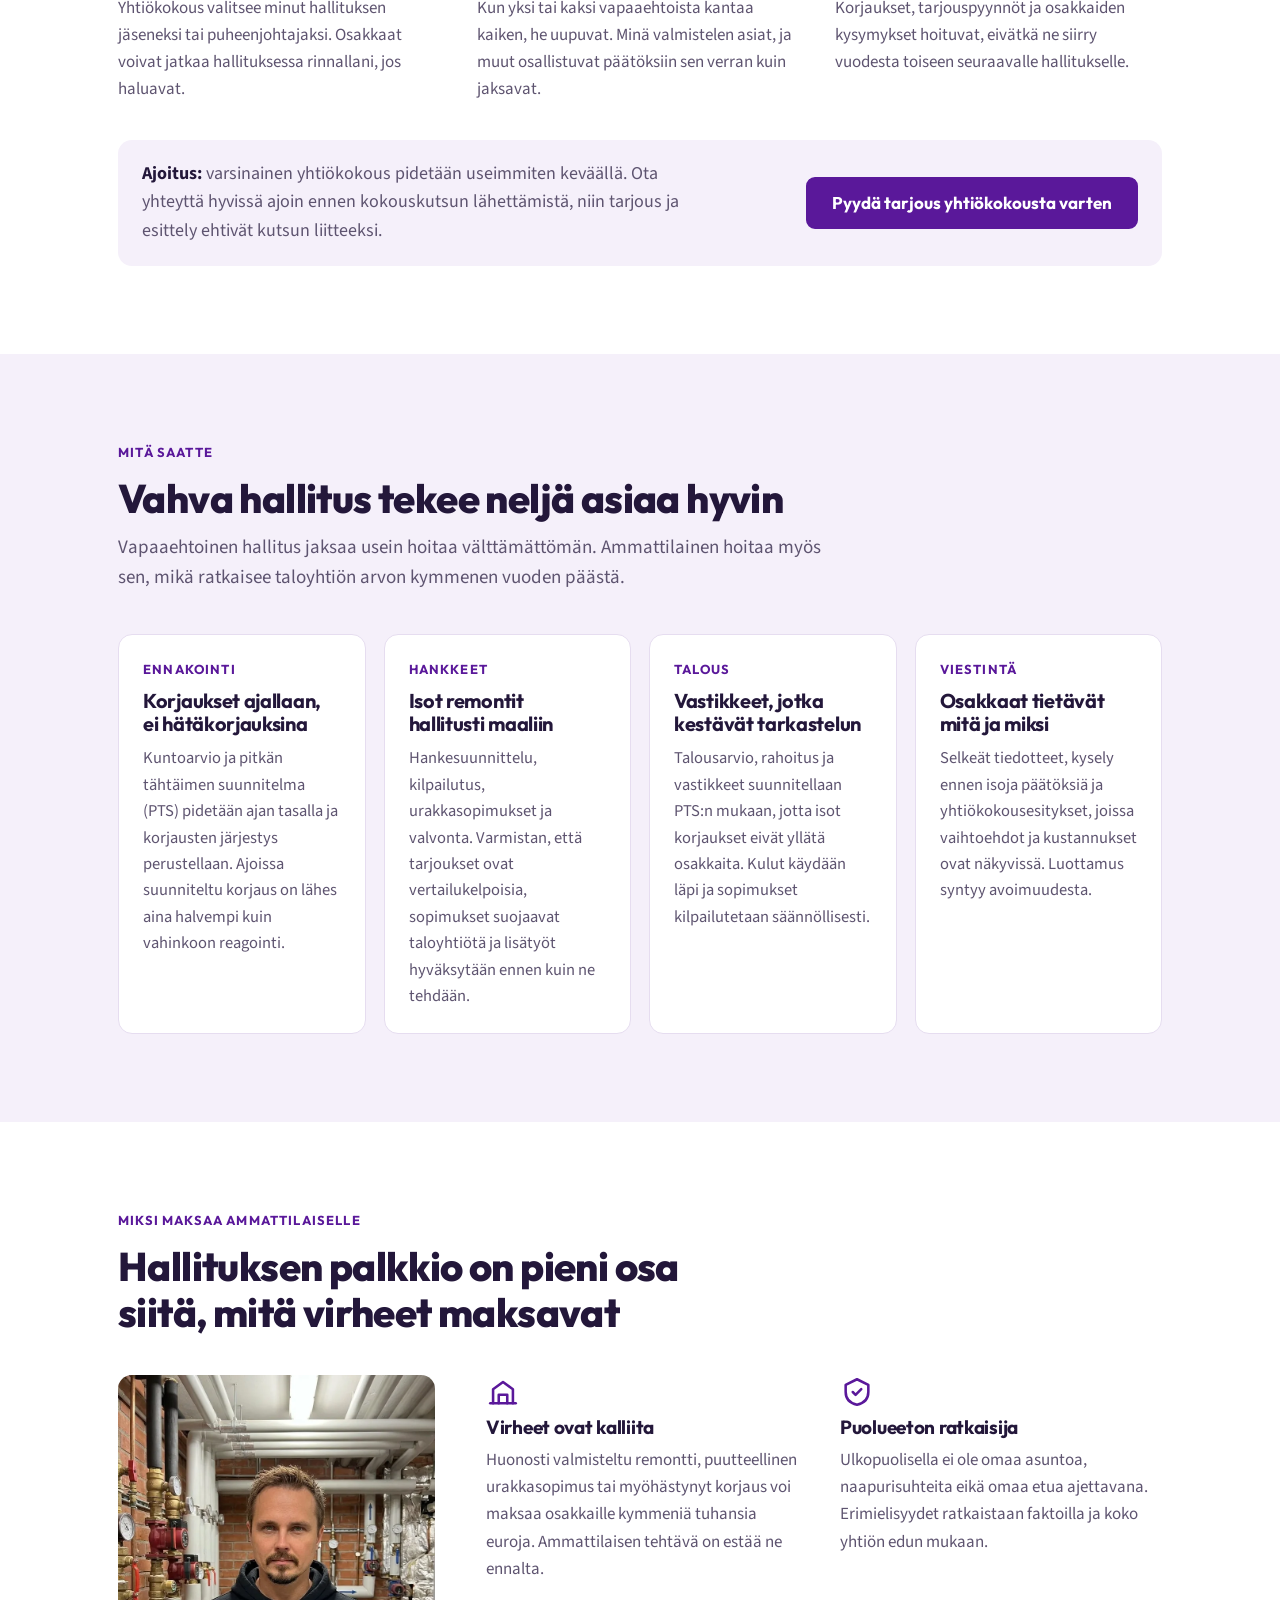
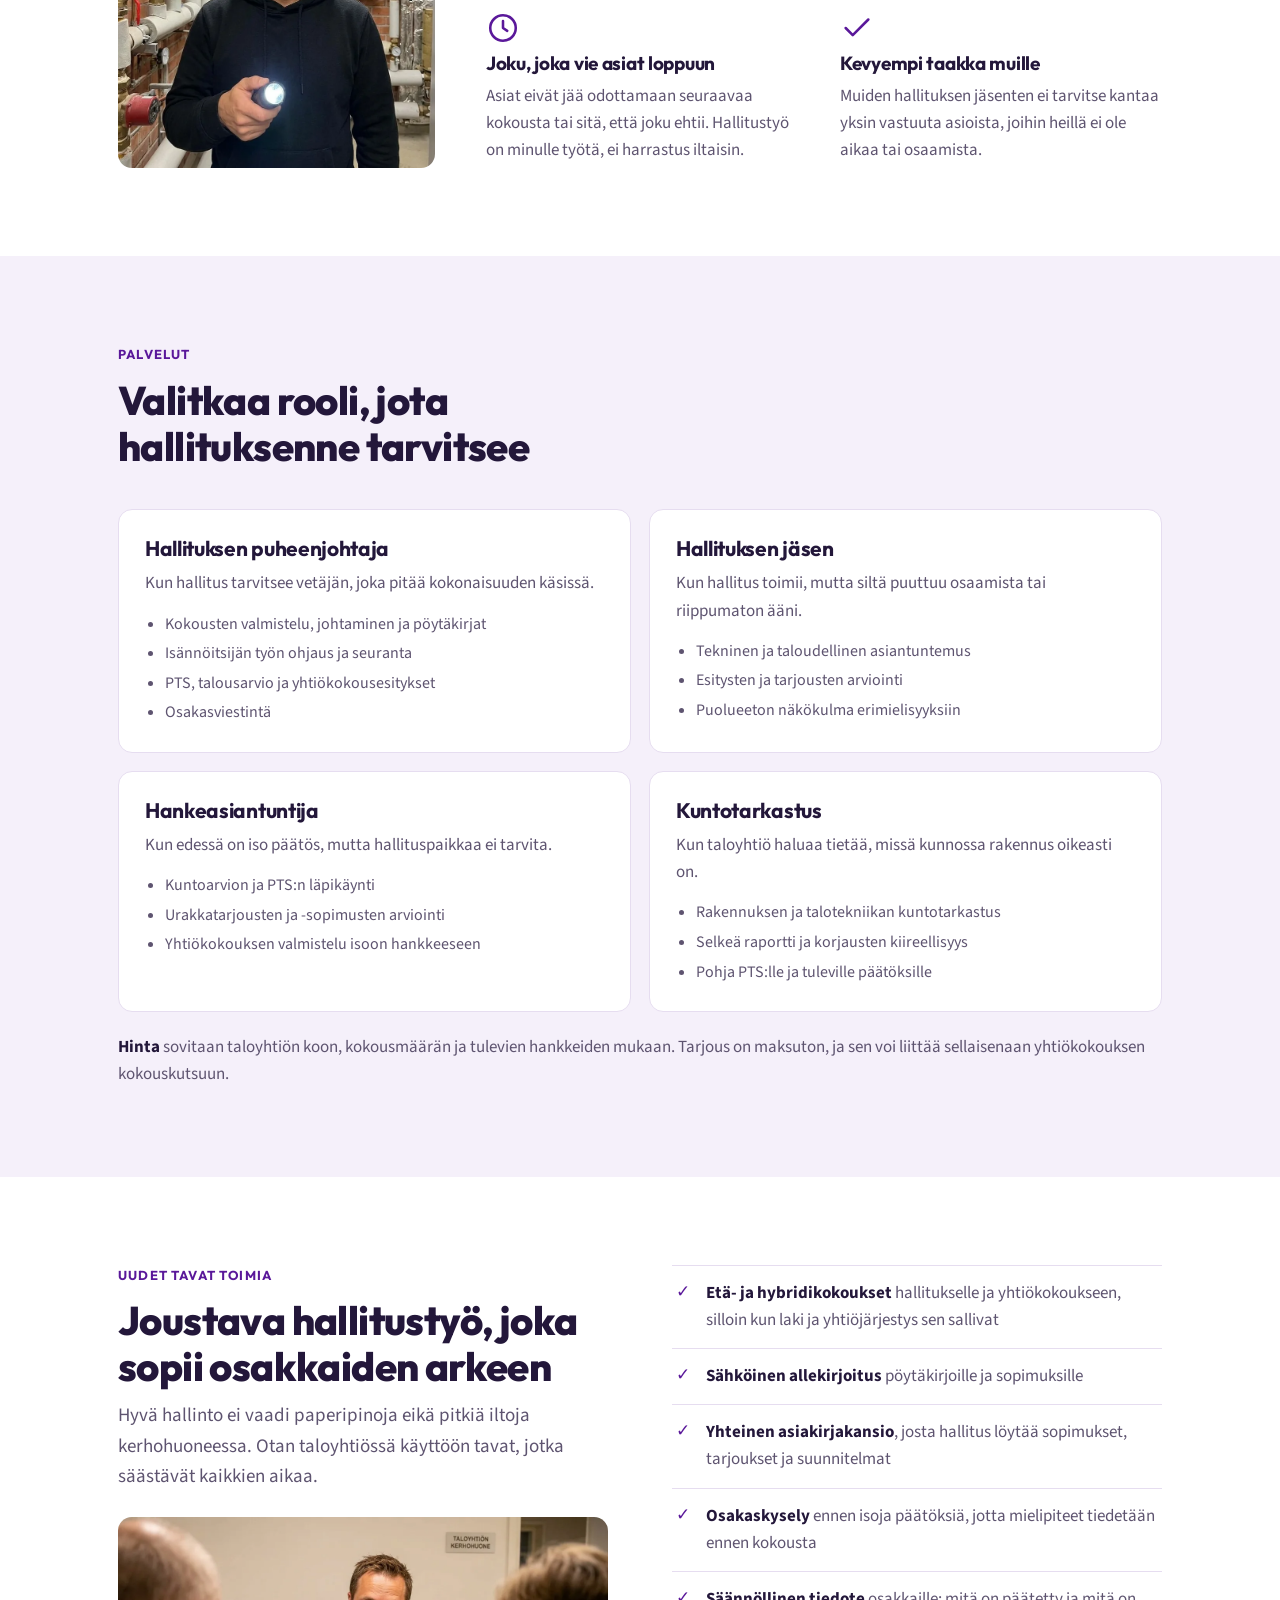
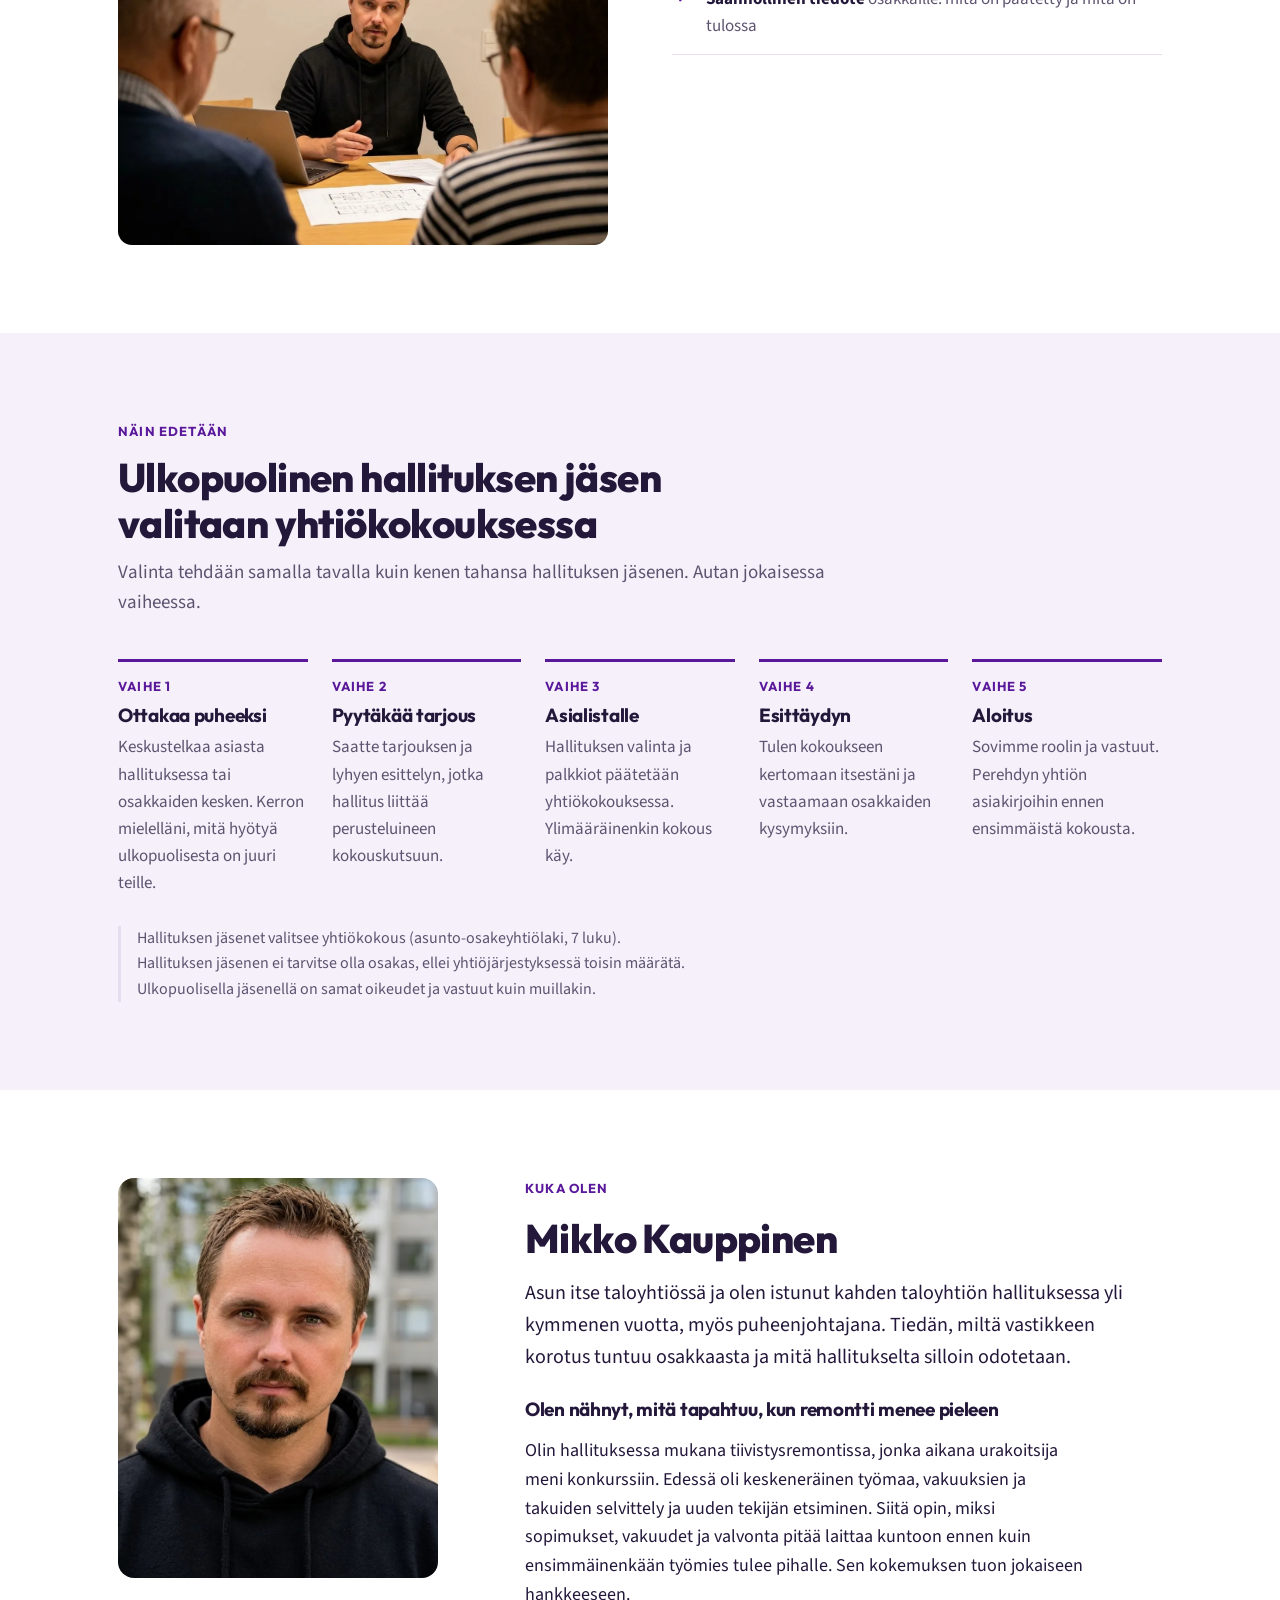
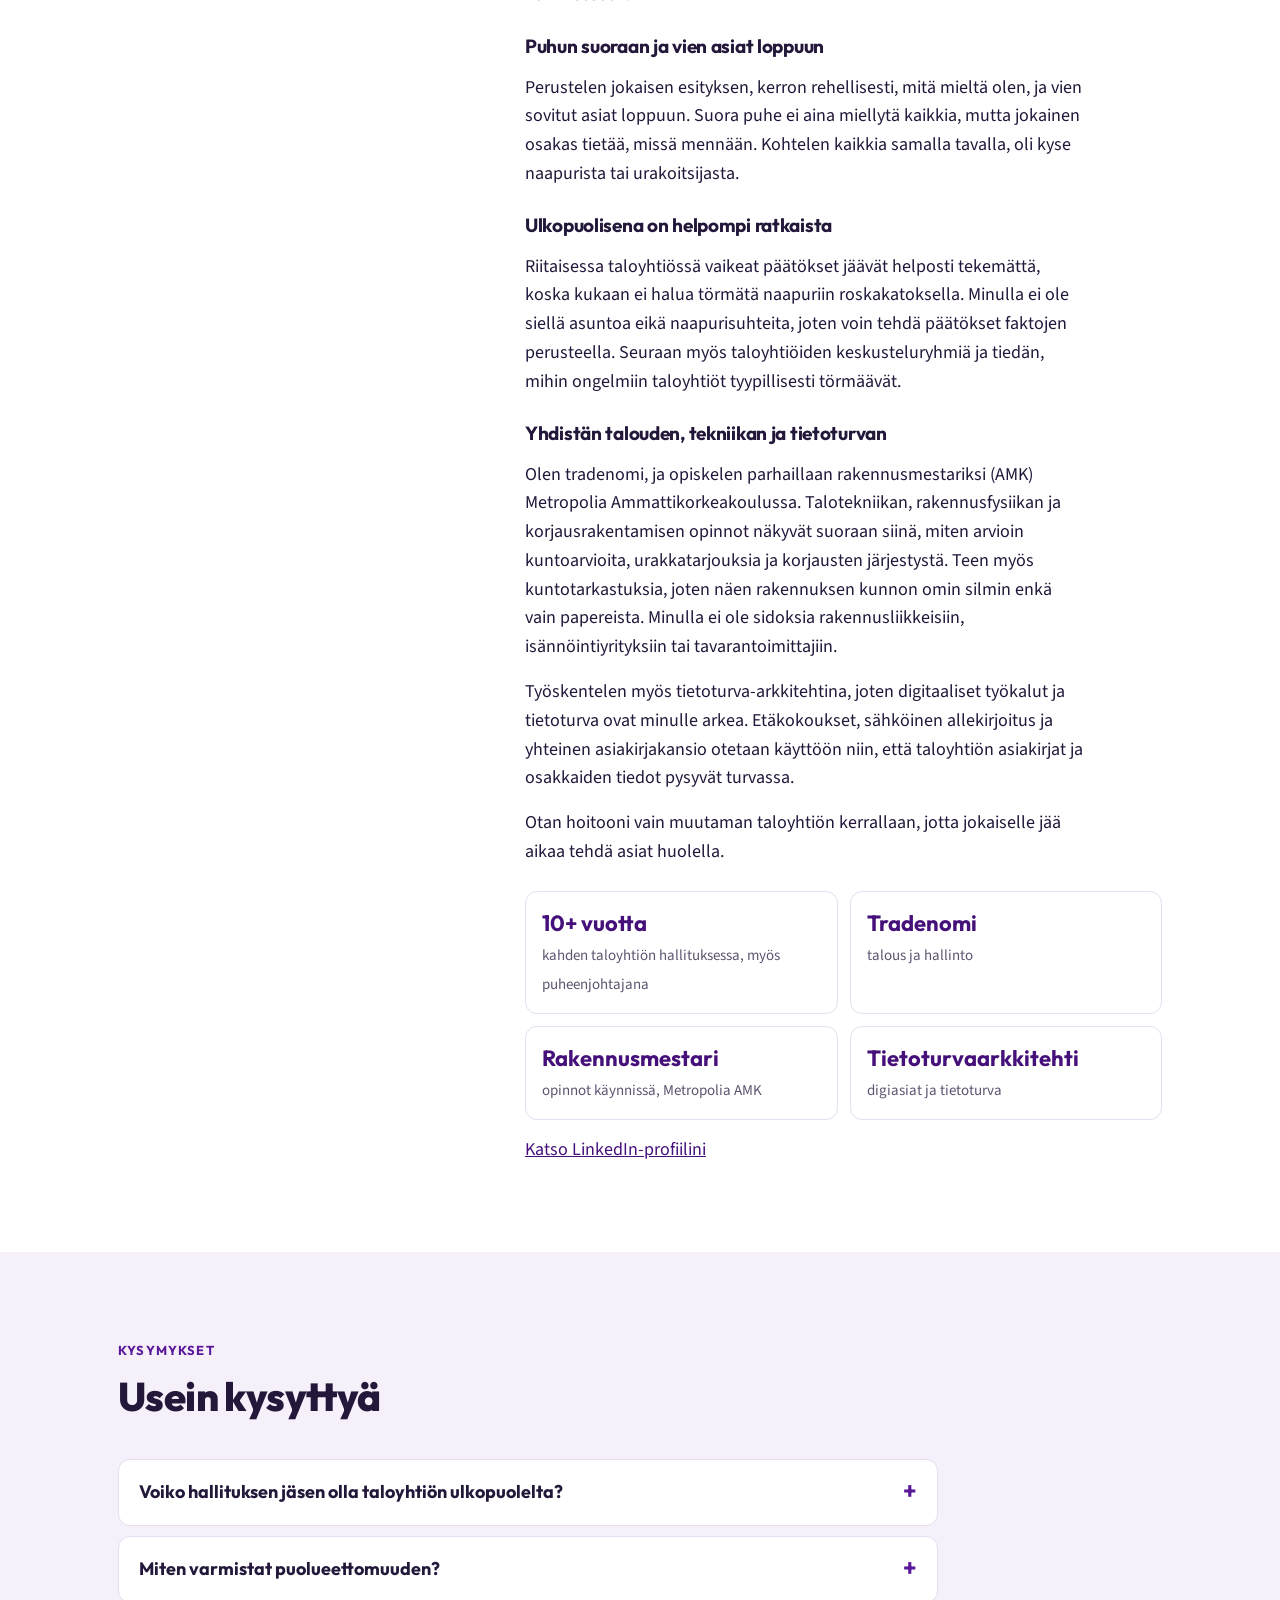
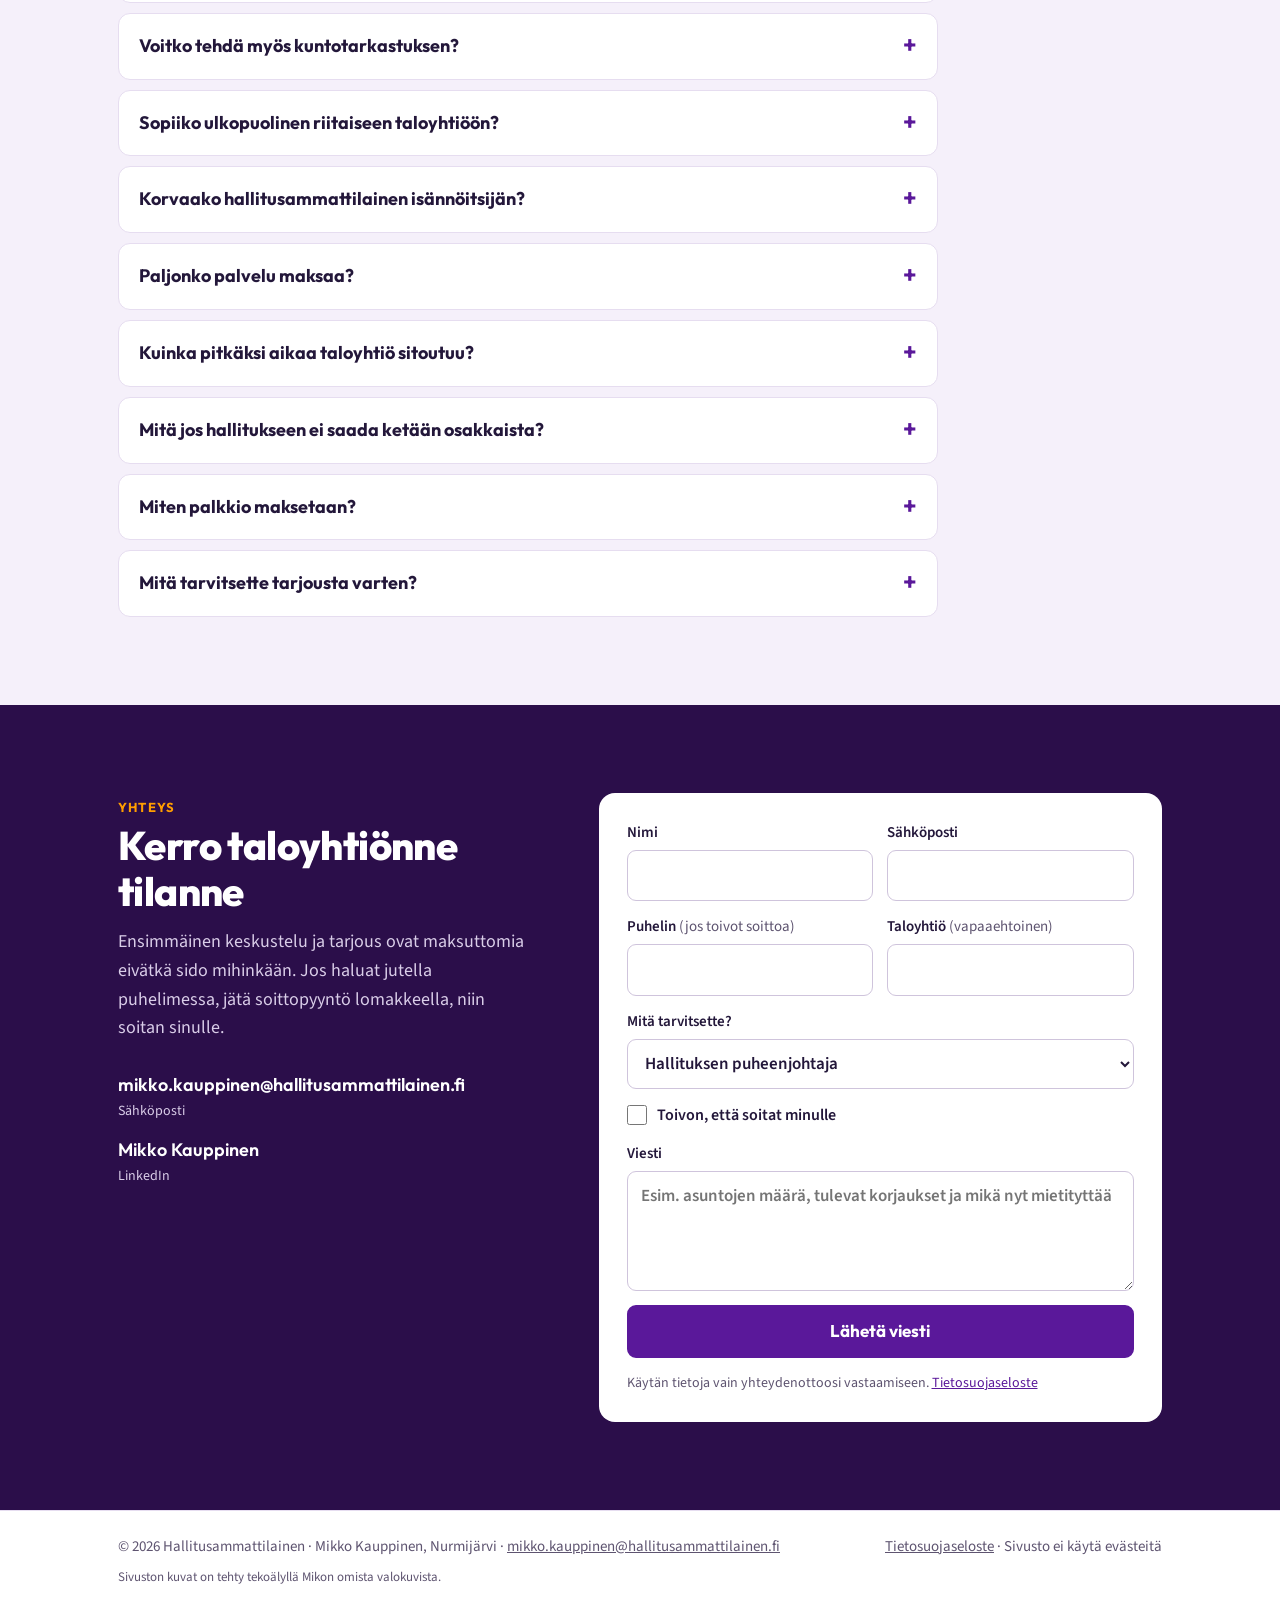
==== commit 7967470a: "Kuntotarkastus palveluksi, esteellisyys omasta palvelusta avoimesti Co-Authored-By: Claude Opus 5.5 " ====
--- a/index.html
+++ b/index.html
@@ -2,6 +2,9 @@
 <html lang="fi">
 <head>
 <meta charset="utf-8">
+<meta http-equiv="Content-Security-Policy" content="default-src 'self'; script-src 'self'; style-src 'self' 'unsafe-inline'; img-src 'self' data:; font-src 'self'; connect-src https://formspree.io; form-action 'self'; base-uri 'self'; object-src 'none'">
+<meta name="referrer" content="strict-origin-when-cross-origin">
+
 <meta name="viewport" content="width=device-width,initial-scale=1,viewport-fit=cover">
 <title>Hallitusammattilainen – puolueeton puheenjohtaja ja hallituksen jäsen taloyhtiöön</title>
 <meta name="description" content="Eikö taloyhtiön hallitukseen löydy jäseniä? Puolueeton ulkopuolinen puheenjohtaja tai hallituksen jäsen Nurmijärveltä. Korjaukset ennakoiden, päätökset perustellen. Pyydä maksuton tarjous.">
@@ -71,7 +74,7 @@
       <li>En ota palkkioita tai provisioita urakoitsijoilta, isännöitsijöiltä tai toimittajilta.</li>
       <li>Kaikki tarjoukset ja vertailut ovat koko hallituksen nähtävillä.</li>
       <li>Perustelen jokaisen esityksen kirjallisesti ja numeroin.</li>
-      <li>Jos joku tarjoajista on minulle tuttu, kerron sen ja jätän itseni pois päätöksestä.</li>
+      <li>Jos tarjoan taloyhtiölle omaa palveluani, kuten kuntotarkastusta, kerron sen avoimesti. Tarjoukseni vertaillaan muiden rinnalla, ja hallitus päättää siitä ilman minua.</li>
     </ul>
   </div>
 </section>
@@ -178,7 +181,7 @@
       <span class="eyebrow">Palvelut</span>
       <h2 id="palvelut-otsikko">Valitkaa rooli, jota hallituksenne tarvitsee</h2>
     </div>
-    <div class="grid3">
+    <div class="grid4">
       <article class="svc">
         <h3>Hallituksen puheenjohtaja</h3>
         <p>Kun hallitus tarvitsee vetäjän, joka pitää kokonaisuuden käsissä.</p>
@@ -205,6 +208,15 @@
           <li>Kuntoarvion ja PTS:n läpikäynti</li>
           <li>Urakkatarjousten ja -sopimusten arviointi</li>
           <li>Yhtiökokouksen valmistelu isoon hankkeeseen</li>
+        </ul>
+      </article>
+      <article class="svc">
+        <h3>Kuntotarkastus</h3>
+        <p>Kun taloyhtiö haluaa tietää, missä kunnossa rakennus oikeasti on.</p>
+        <ul>
+          <li>Rakennuksen ja talotekniikan kuntotarkastus</li>
+          <li>Selkeä raportti ja korjausten kiireellisyys</li>
+          <li>Pohja PTS:lle ja tuleville päätöksille</li>
         </ul>
       </article>
     </div>
@@ -264,7 +276,7 @@
       <h3 class="me-h">Ulkopuolisena on helpompi ratkaista</h3>
       <p>Riitaisessa taloyhtiössä vaikeat päätökset jäävät helposti tekemättä, koska kukaan ei halua törmätä naapuriin roskakatoksella. Minulla ei ole siellä asuntoa eikä naapurisuhteita, joten voin tehdä päätökset faktojen perusteella. Seuraan myös taloyhtiöiden keskusteluryhmiä ja tiedän, mihin ongelmiin taloyhtiöt tyypillisesti törmäävät.</p>
       <h3 class="me-h">Yhdistän talouden, tekniikan ja tietoturvan</h3>
-      <p>Olen tradenomi, ja opiskelen parhaillaan rakennusmestariksi (AMK) Metropolia Ammattikorkeakoulussa. Talotekniikan, rakennusfysiikan ja korjausrakentamisen opinnot näkyvät suoraan siinä, miten arvioin kuntoarvioita, urakkatarjouksia ja korjausten järjestystä. Minulla ei ole sidoksia rakennusliikkeisiin, isännöintiyrityksiin tai tavarantoimittajiin.</p>
+      <p>Olen tradenomi, ja opiskelen parhaillaan rakennusmestariksi (AMK) Metropolia Ammattikorkeakoulussa. Talotekniikan, rakennusfysiikan ja korjausrakentamisen opinnot näkyvät suoraan siinä, miten arvioin kuntoarvioita, urakkatarjouksia ja korjausten järjestystä. Teen myös kuntotarkastuksia, joten näen rakennuksen kunnon omin silmin enkä vain papereista. Minulla ei ole sidoksia rakennusliikkeisiin, isännöintiyrityksiin tai tavarantoimittajiin.</p>
       <p>Työskentelen myös tietoturva-arkkitehtina, joten digitaaliset työkalut ja tietoturva ovat minulle arkea. Etäkokoukset, sähköinen allekirjoitus ja yhteinen asiakirjakansio otetaan käyttöön niin, että taloyhtiön asiakirjat ja osakkaiden tiedot pysyvät turvassa.</p>
       <p>Otan hoitooni vain muutaman taloyhtiön kerrallaan, jotta jokaiselle jää aikaa tehdä asiat huolella.</p>
       <div class="facts">
@@ -286,7 +298,8 @@
     </div>
     <div class="faq">
       <details><summary>Voiko hallituksen jäsen olla taloyhtiön ulkopuolelta?</summary><p>Voi. Asunto-osakeyhtiölaki ei edellytä, että hallituksen jäsen on osakas tai asukas. Tarkistakaa kuitenkin yhtiöjärjestyksestä, onko siinä omia rajoituksia.</p></details>
-      <details><summary>Miten varmistat puolueettomuuden?</summary><p>En ota palkkioita urakoitsijoilta tai muilta toimittajilta, enkä ole sidoksissa isännöinti- tai rakennusyrityksiin. Tarjousvertailut ja perustelut ovat koko hallituksen nähtävillä. Jos joku tarjoajista on minulle tuttu, kerron sen ja jätän itseni pois päätöksestä, kuten asunto-osakeyhtiölaki edellyttää.</p></details>
+      <details><summary>Miten varmistat puolueettomuuden?</summary><p>En ota palkkioita urakoitsijoilta tai muilta toimittajilta, enkä ole sidoksissa isännöinti- tai rakennusyrityksiin. Tarjousvertailut ja perustelut ovat koko hallituksen nähtävillä. Jos tarjoan taloyhtiölle omaa palveluani, kuten kuntotarkastusta, kerron sen avoimesti, tarjoukseni vertaillaan muiden rinnalla ja hallitus päättää siitä ilman minua, kuten asunto-osakeyhtiölaki edellyttää.</p></details>
+      <details><summary>Voitko tehdä myös kuntotarkastuksen?</summary><p>Voin, joko hallitustyön lisäksi tai erillisenä palveluna. Kuntotarkastus antaa hallitukselle tiedon, jonka varaan PTS ja korjausten järjestys rakennetaan. Jos istun samassa hallituksessa, en osallistu päätökseen omasta tarjouksestani.</p></details>
       <details><summary>Sopiiko ulkopuolinen riitaiseen taloyhtiöön?</summary><p>Erityisen hyvin. Ulkopuolisella ei ole omaa asuntoa eikä naapurisuhteita taloyhtiössä, joten hän voi tehdä päätökset faktojen ja koko yhtiön edun perusteella. Osakkaiden ei tarvitse ottaa riitoja henkilökohtaisesti, kun vaikeat asiat valmistelee ulkopuolinen.</p></details>
       <details><summary>Korvaako hallitusammattilainen isännöitsijän?</summary><p>Ei. Isännöitsijä hoitaa juoksevan hallinnon, ja hallitus päättää ja valvoo. Teen tiivistä yhteistyötä isännöitsijänne kanssa ja varmistan, että sovitut asiat etenevät.</p></details>
       <details><summary>Paljonko palvelu maksaa?</summary><p>Hinta riippuu taloyhtiön koosta, kokousten määrästä ja tulevista hankkeista. Tarjous on maksuton, ja hallituksen palkkioista päättää lopulta yhtiökokous.</p></details>
@@ -325,6 +338,7 @@
           <option>Hallituksen puheenjohtaja</option>
           <option>Hallituksen jäsen</option>
           <option>Hankeasiantuntija</option>
+          <option>Kuntotarkastus</option>
           <option>En ole vielä varma</option>
         </select>
       </label>
--- a/tyyli.css
+++ b/tyyli.css
@@ -117,6 +117,8 @@
 .head h2{font-size:clamp(28px,3.6vw,40px);font-weight:800}
 .head p{color:var(--muted);font-size:19px}
 .grid3{display:grid;grid-template-columns:repeat(auto-fit,minmax(260px,1fr));gap:18px}
+.grid4{display:grid;grid-template-columns:1fr;gap:18px}
+@media(min-width:640px){.grid4{grid-template-columns:repeat(2,1fr)}}
 .svc{background:#fff;border:1px solid var(--line);border-radius:14px;padding:26px;display:grid;gap:10px;align-content:start}
 .svc h3{font-size:21px}
 .svc p{color:var(--muted);font-size:17px}
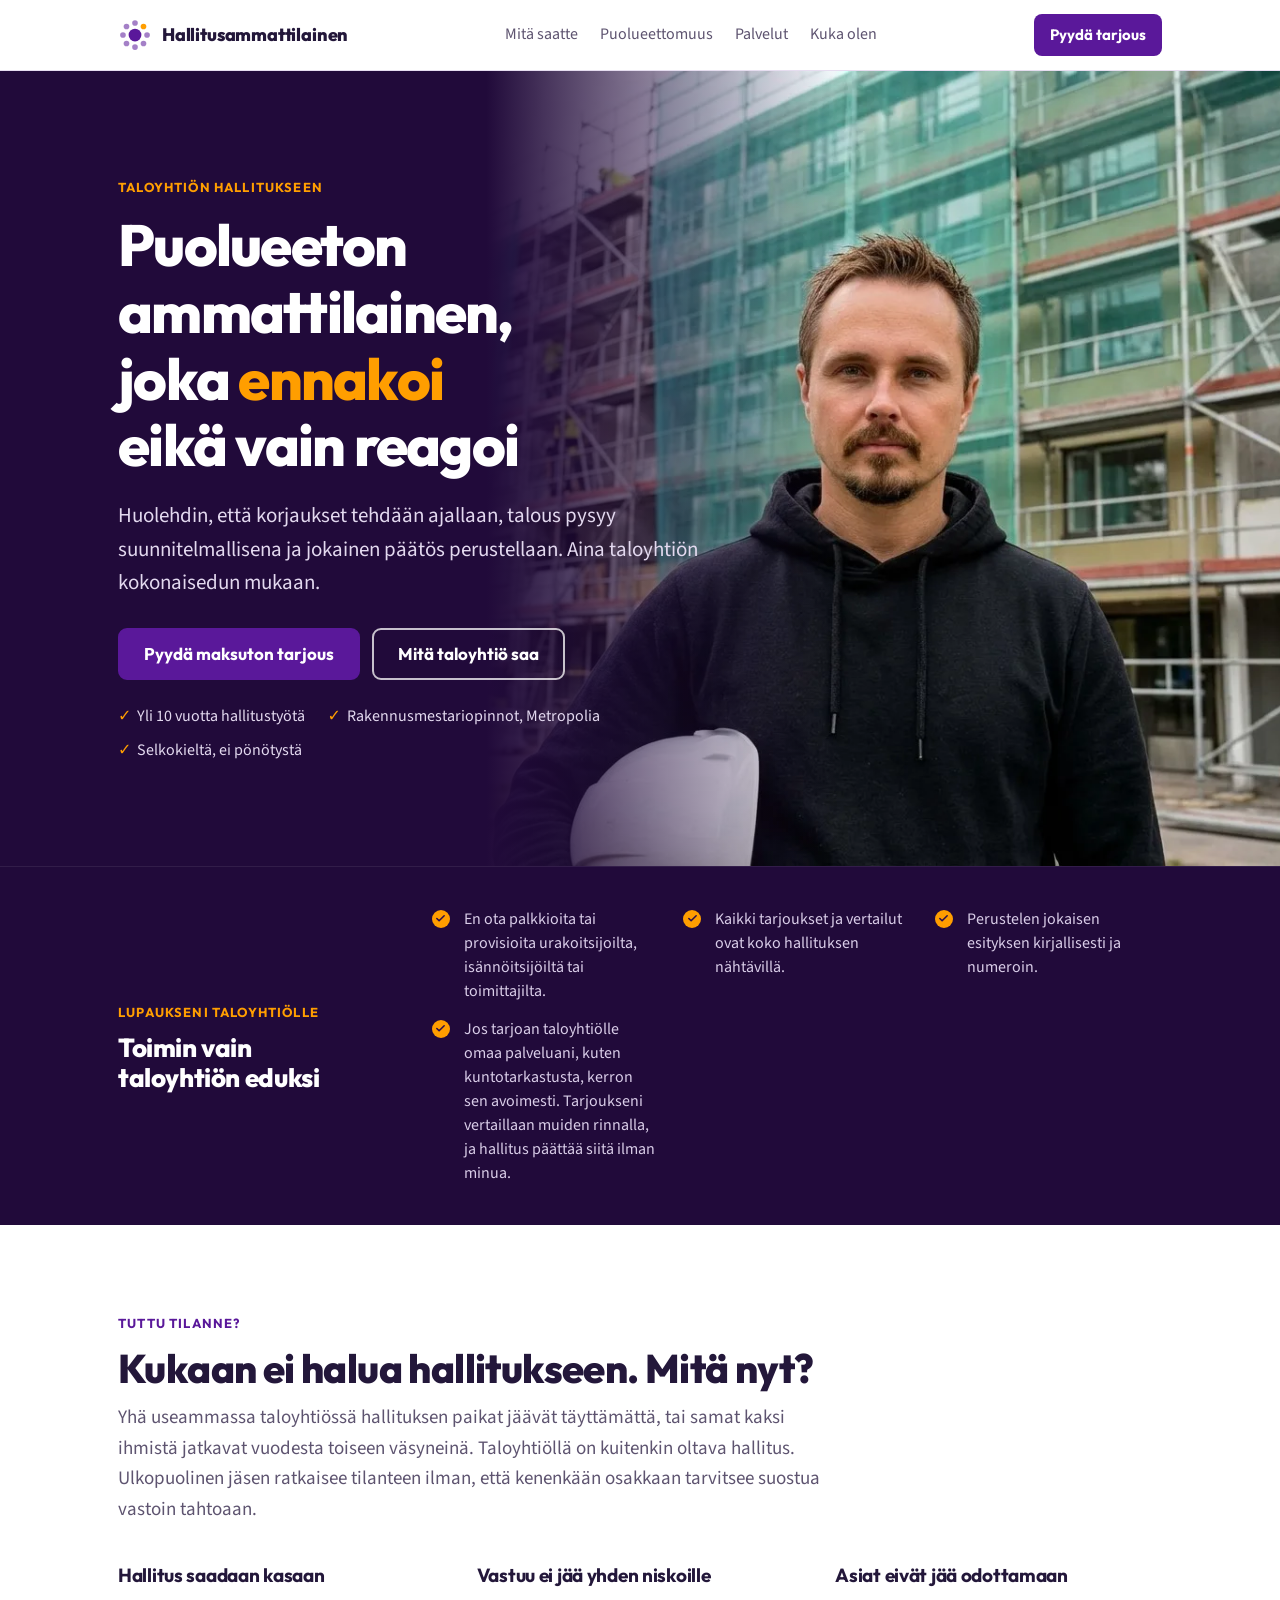
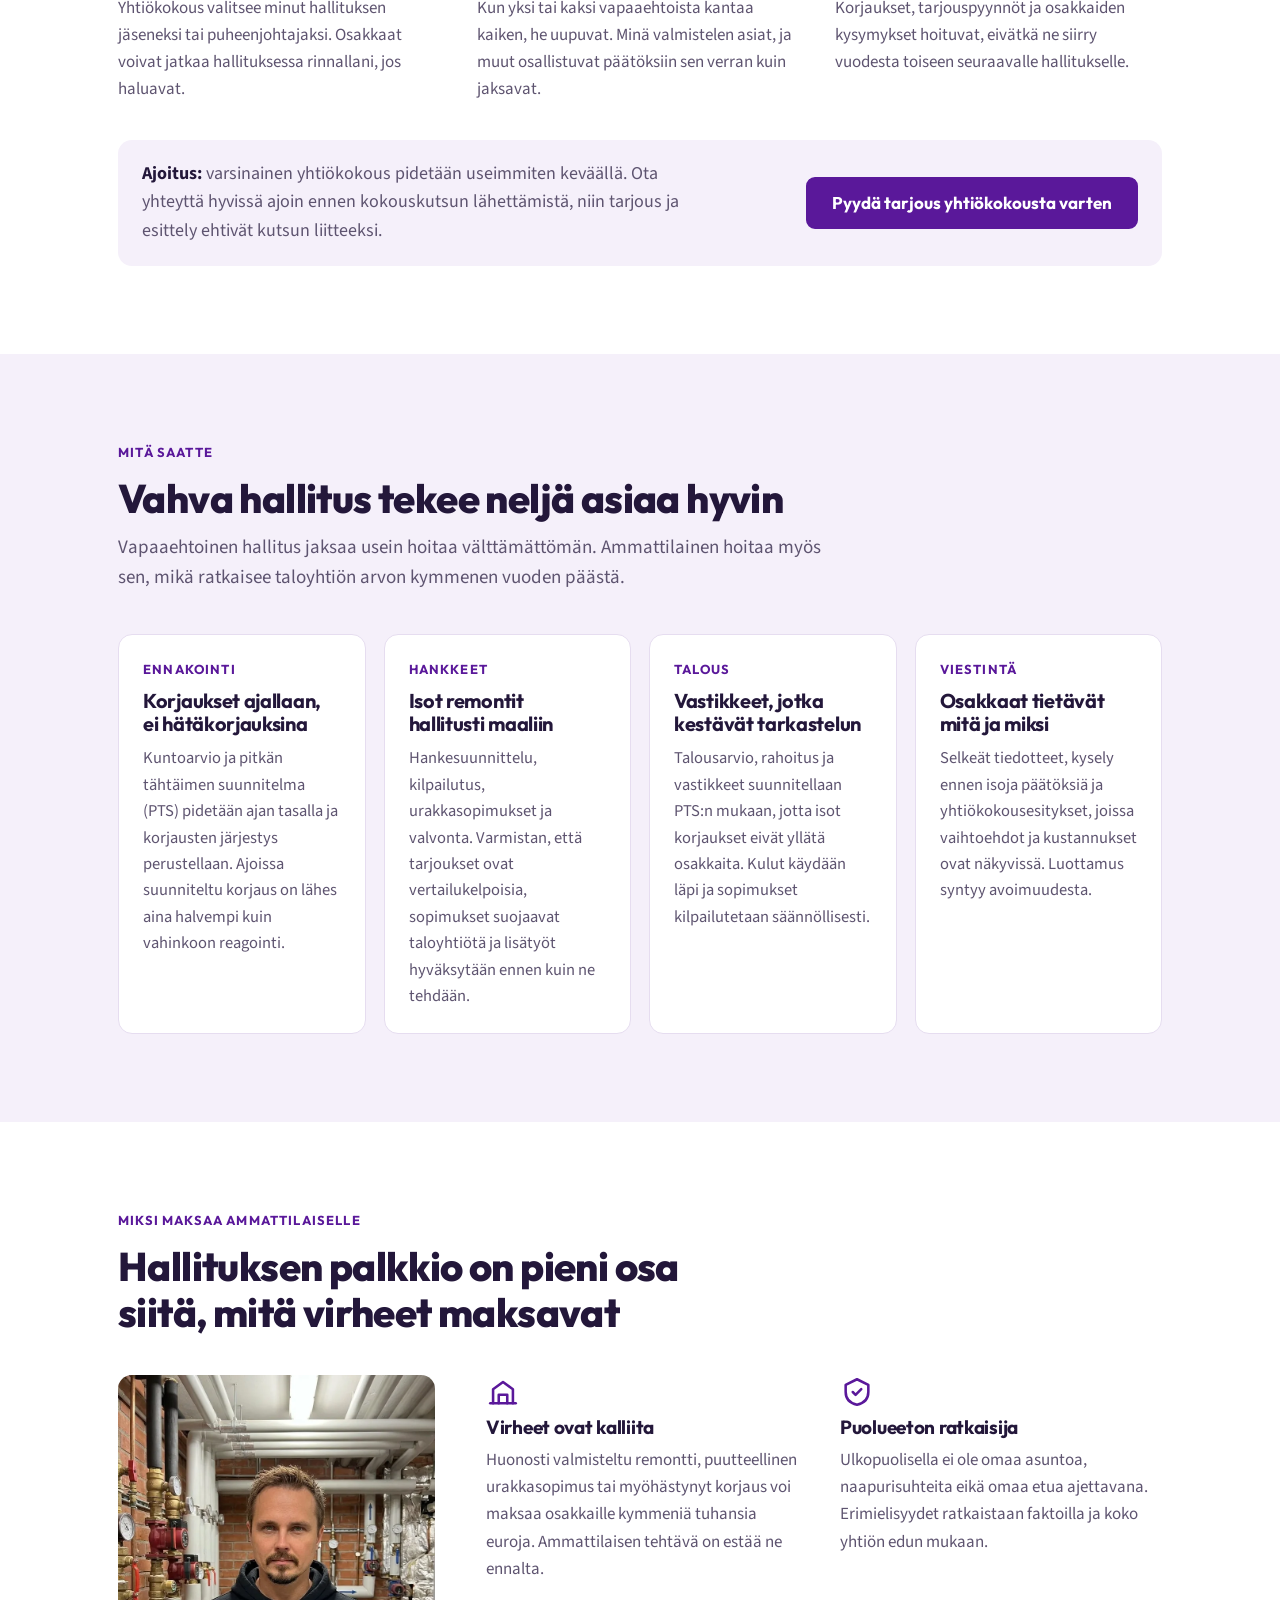
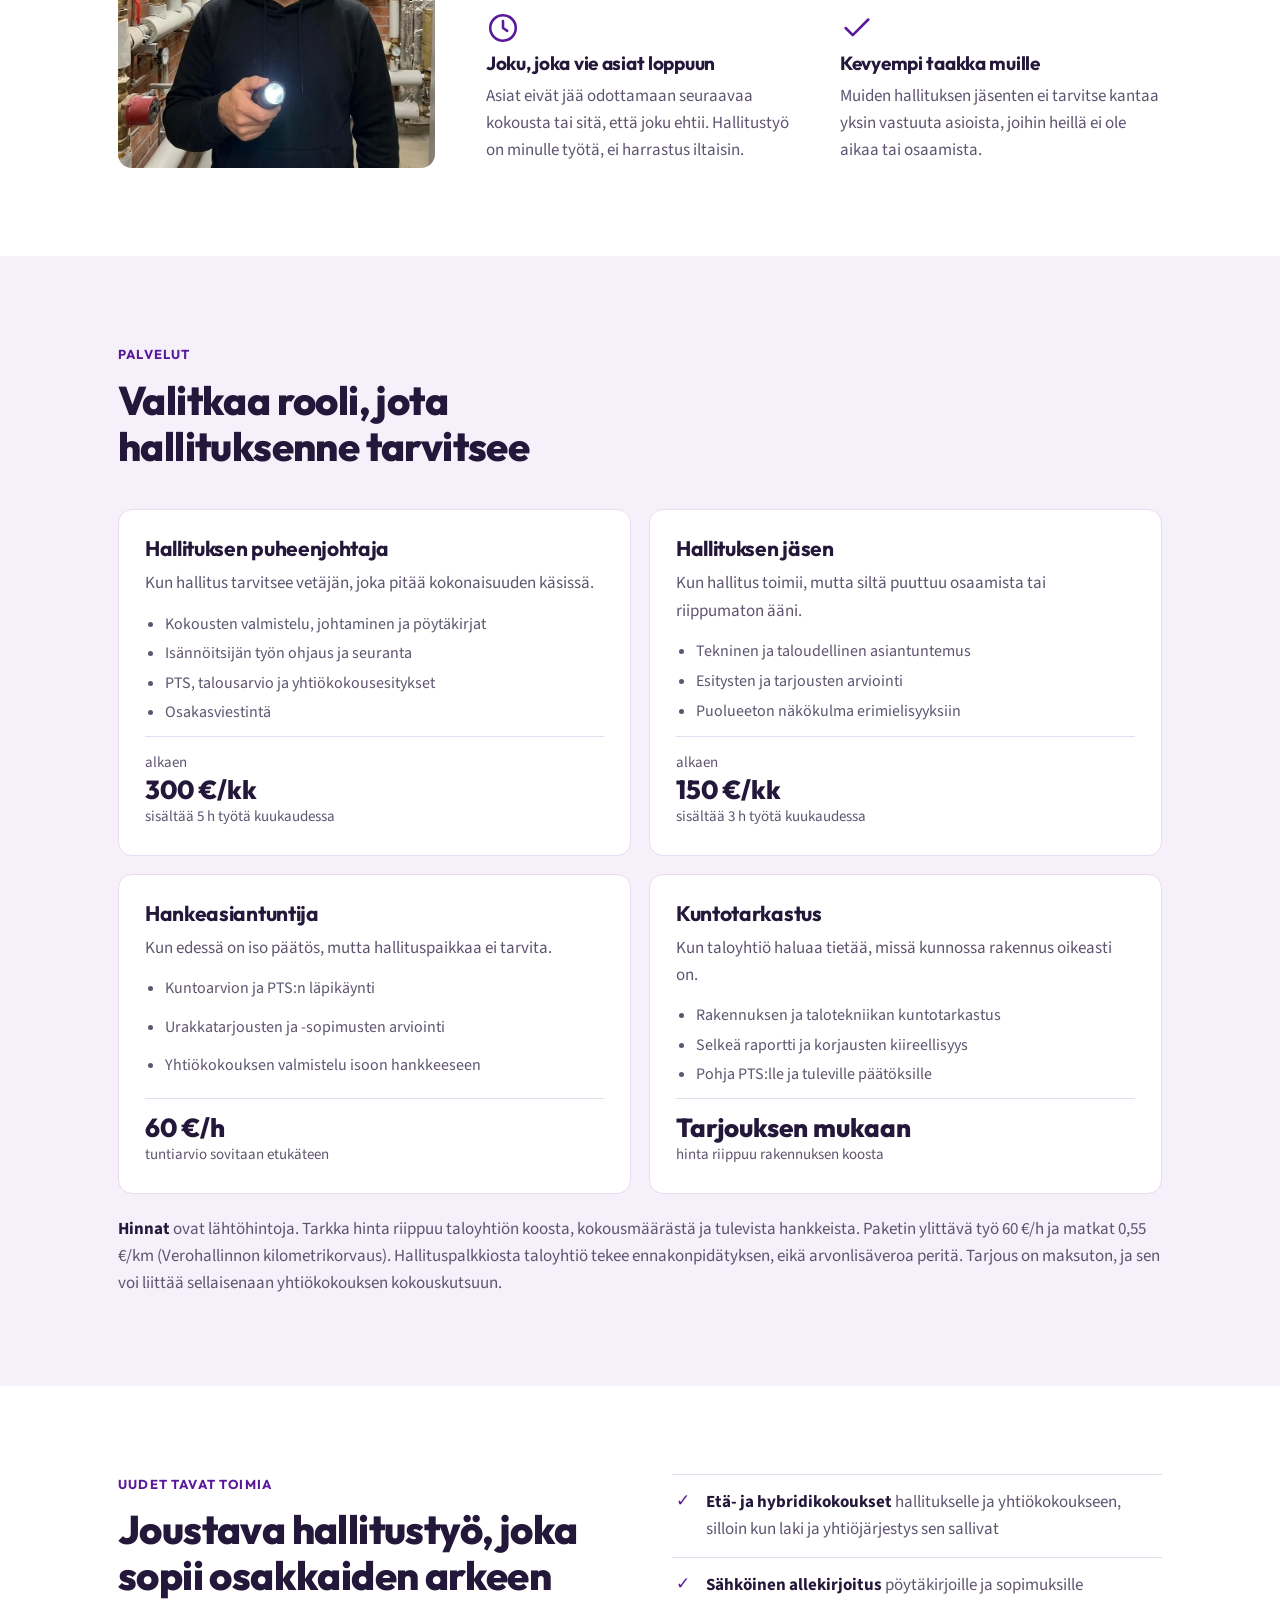
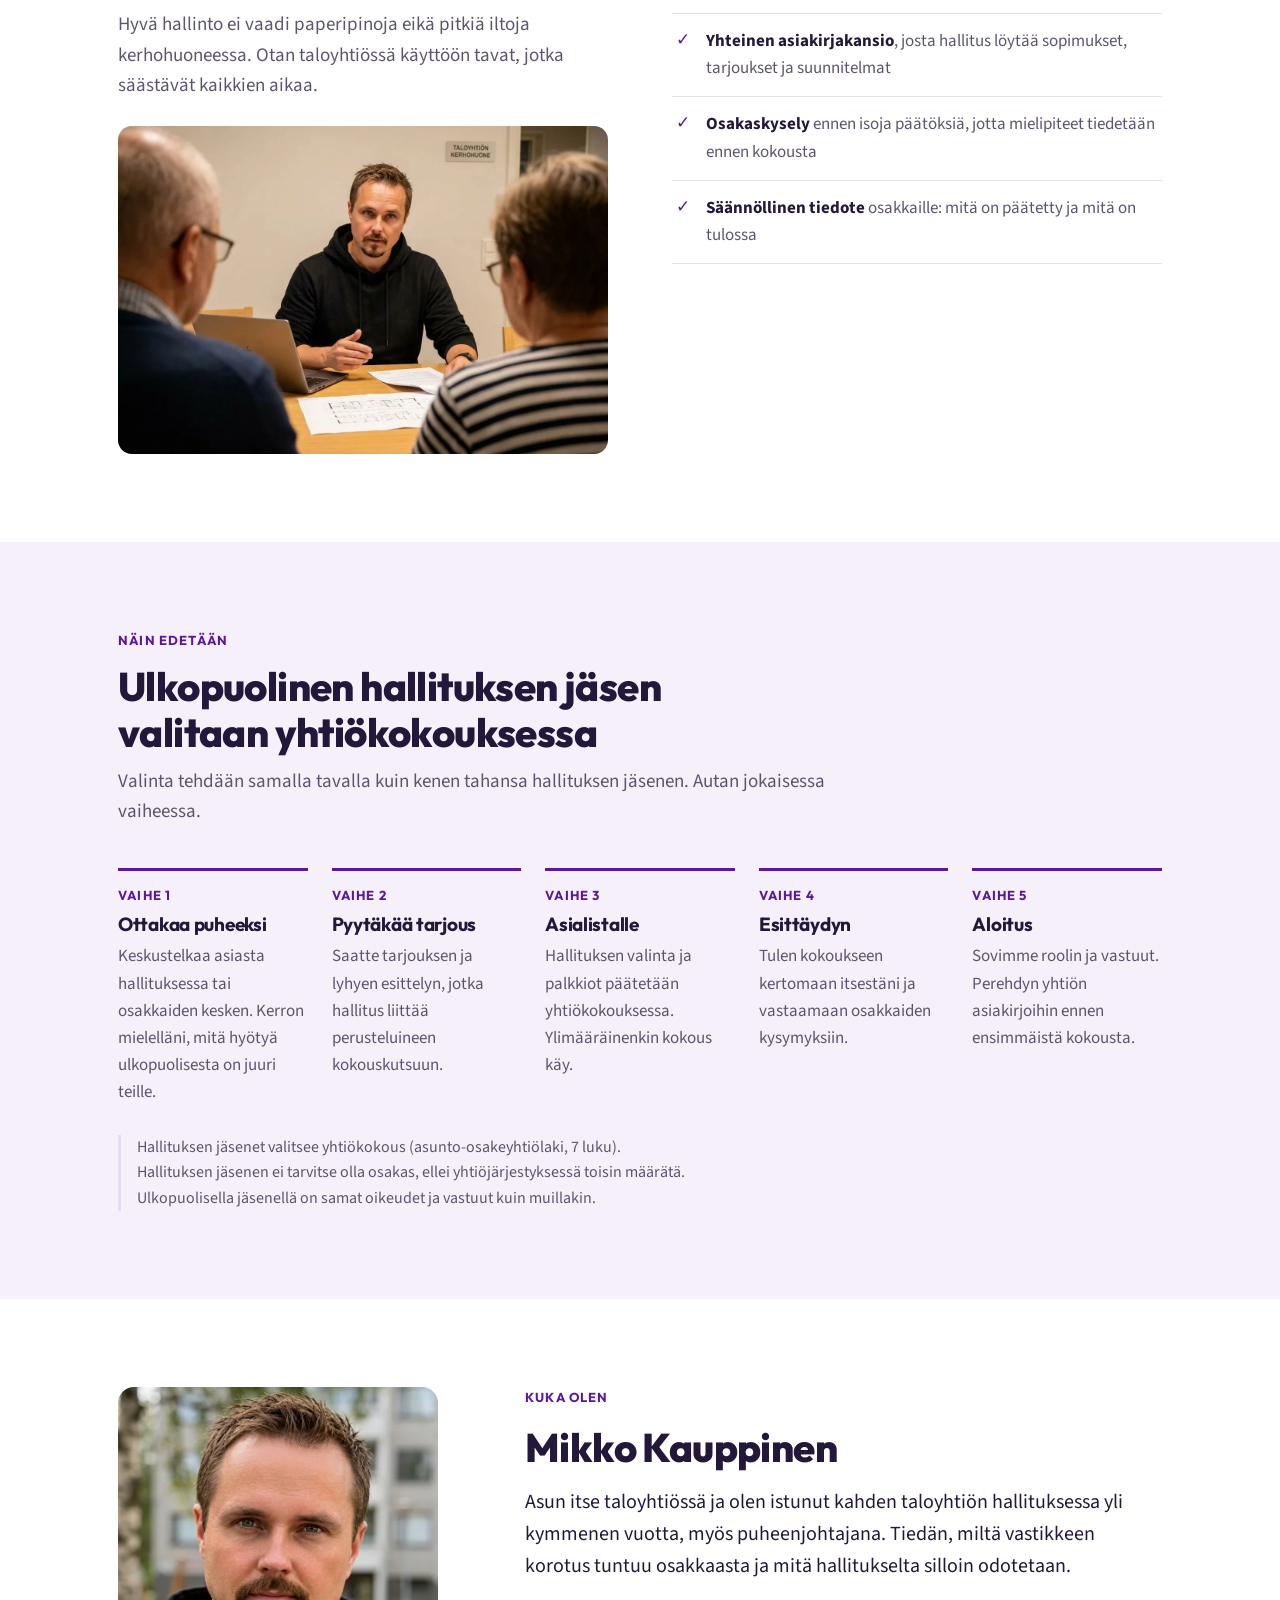
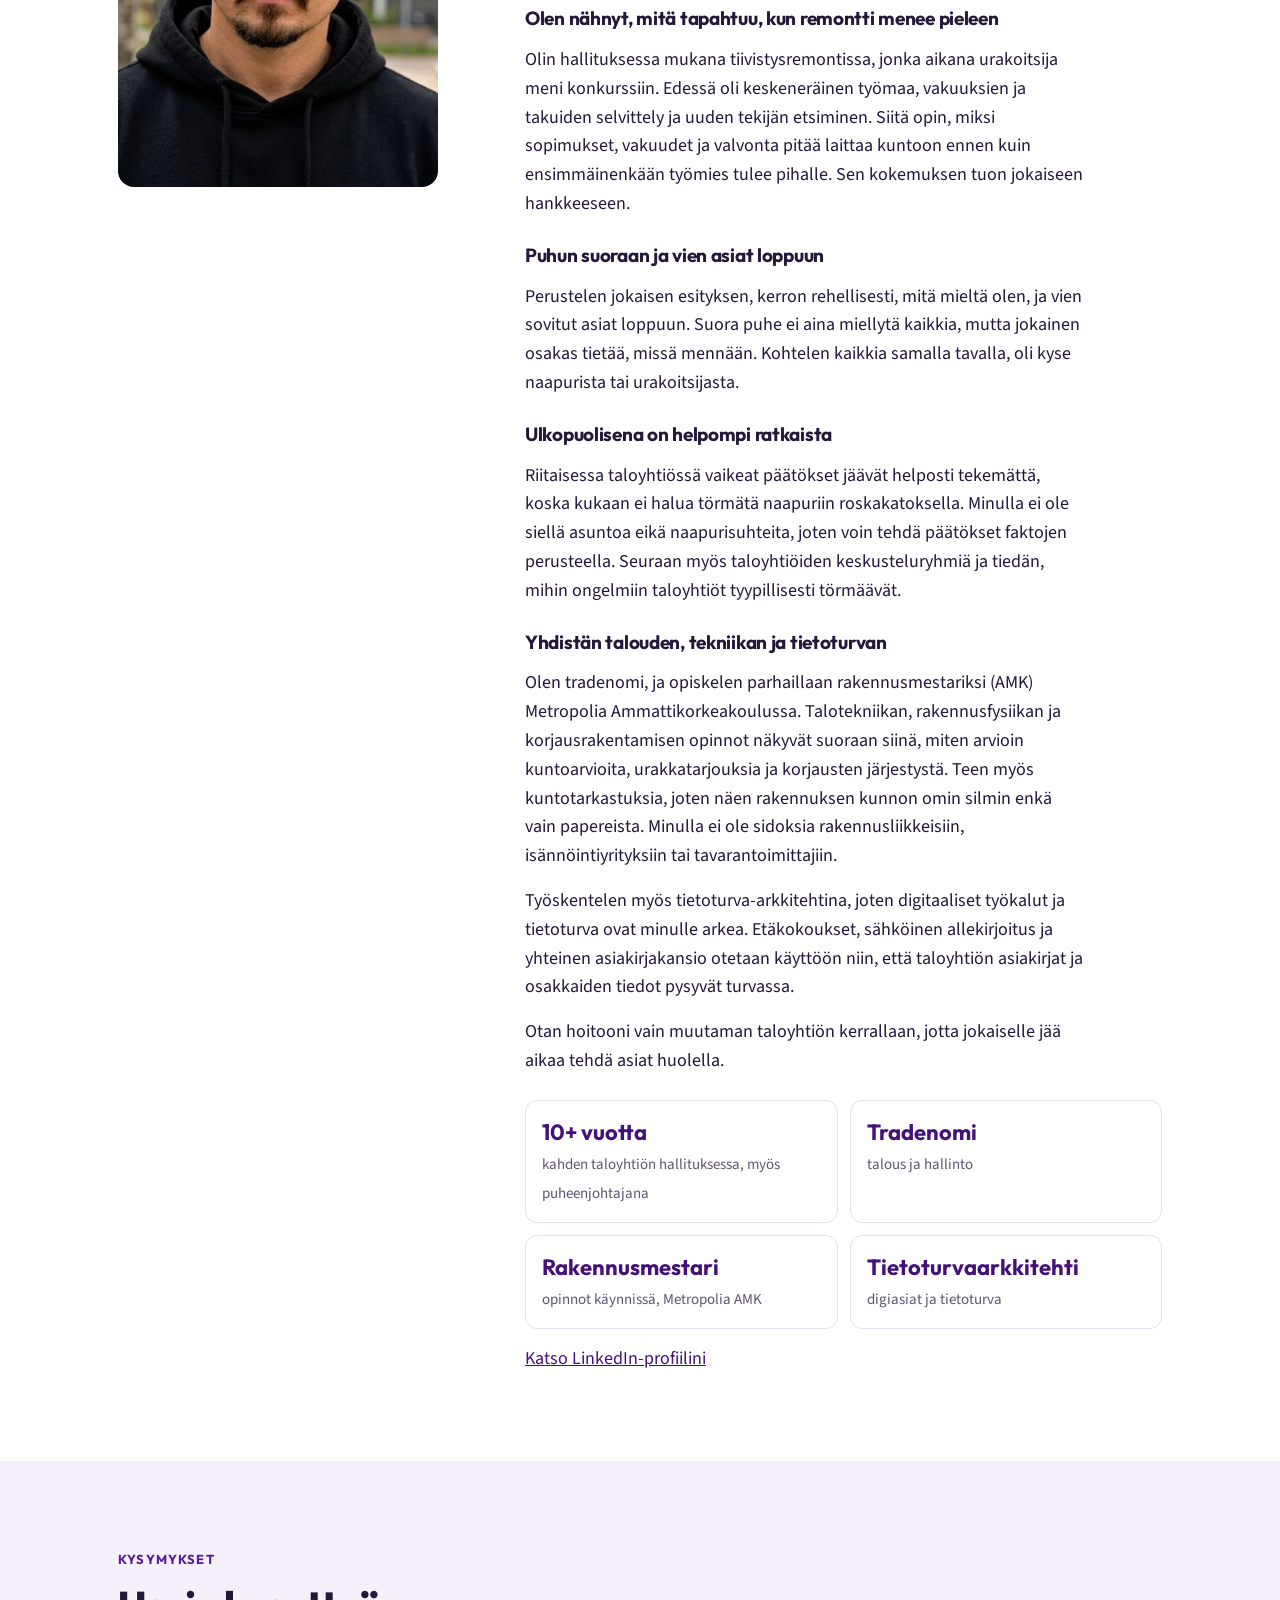
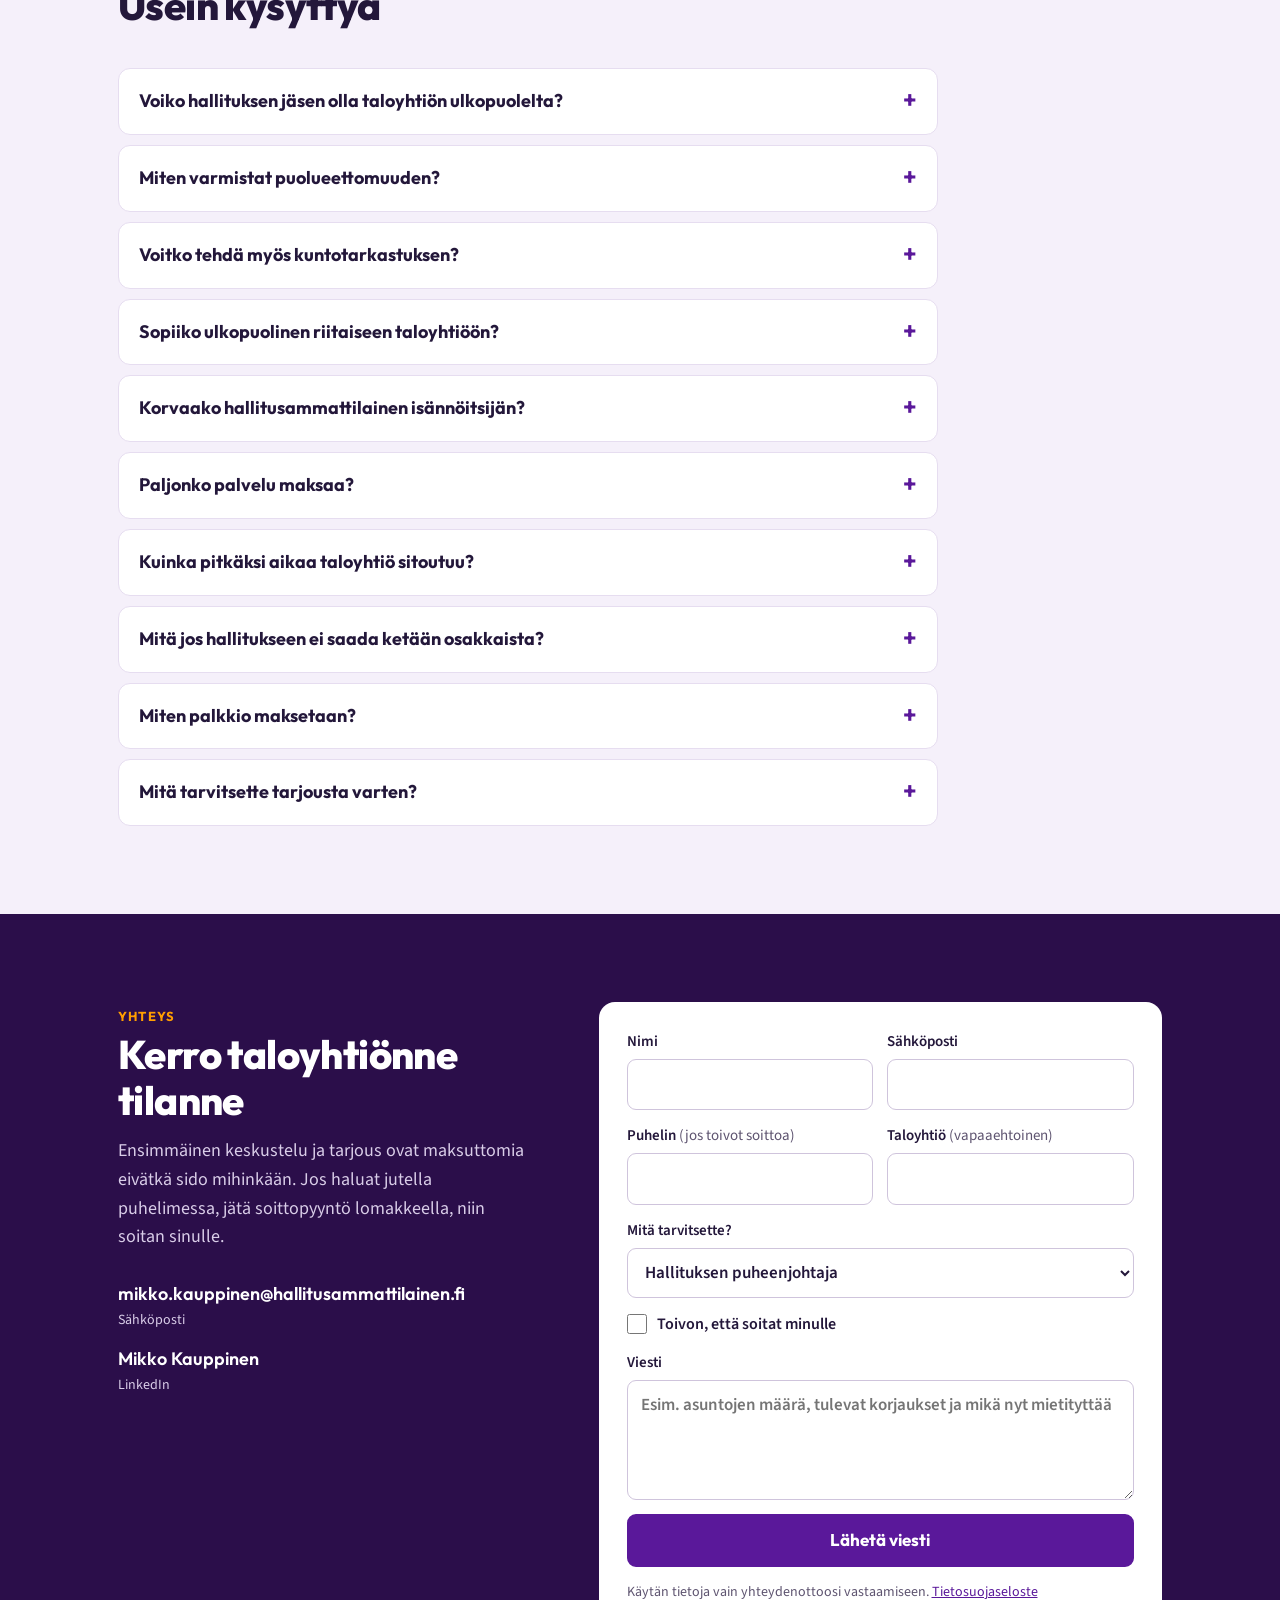
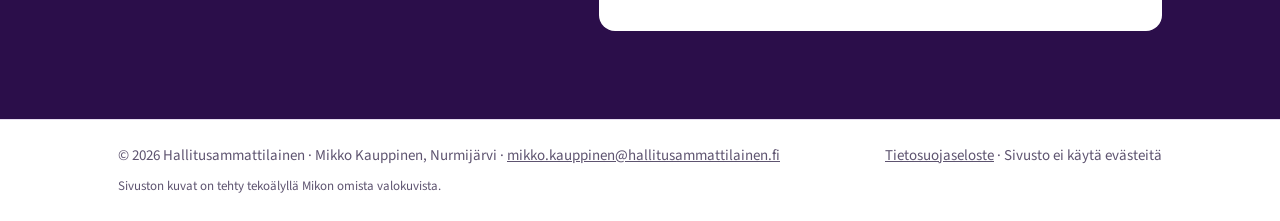
==== commit 780472c1: "Alkaen-hinnat palveluihin ja hintakysymykseen Co-Authored-By: Claude Opus 5.5 <noreply@anthropic.com" ====
--- a/index.html
+++ b/index.html
@@ -2,12 +2,12 @@
 <html lang="fi">
 <head>
 <meta charset="utf-8">
-<meta http-equiv="Content-Security-Policy" content="default-src 'self'; script-src 'self'; style-src 'self' 'unsafe-inline'; img-src 'self' data:; font-src 'self'; connect-src https://formspree.io; form-action 'self'; base-uri 'self'; object-src 'none'">
+<meta http-equiv="Content-Security-Policy" content="default-src 'self'; script-src 'self' https://gc.zgo.at; style-src 'self' 'unsafe-inline'; img-src 'self' data: https://hallitusammattilainen.goatcounter.com; font-src 'self'; connect-src https://formspree.io https://hallitusammattilainen.goatcounter.com; form-action 'self'; base-uri 'self'; object-src 'none'">
 <meta name="referrer" content="strict-origin-when-cross-origin">
 
 <meta name="viewport" content="width=device-width,initial-scale=1,viewport-fit=cover">
 <title>Hallitusammattilainen – puolueeton puheenjohtaja ja hallituksen jäsen taloyhtiöön</title>
-<meta name="description" content="Eikö taloyhtiön hallitukseen löydy jäseniä? Puolueeton ulkopuolinen puheenjohtaja tai hallituksen jäsen Nurmijärveltä. Korjaukset ennakoiden, päätökset perustellen. Pyydä maksuton tarjous.">
+<meta name="description" content="Eikö taloyhtiön hallitukseen löydy jäseniä? Puolueeton ulkopuolinen puheenjohtaja tai hallituksen jäsen Nurmijärveltä. Myös kuntotarkastukset. Pyydä maksuton tarjous.">
 <link rel="canonical" href="https://hallitusammattilainen.fi/">
 <link rel="icon" href="ikoni.svg" type="image/svg+xml">
 <link rel="preload" href="fontit/outfit-latin-wght-normal.woff2" as="font" type="font/woff2" crossorigin>
@@ -16,11 +16,14 @@
 <meta property="og:locale" content="fi_FI">
 <meta property="og:title" content="Hallitusammattilainen – puolueeton ammattilainen taloyhtiön hallitukseen">
 <meta property="og:description" content="Eikö hallitukseen löydy jäseniä? Puolueeton ulkopuolinen puheenjohtaja tai hallituksen jäsen taloyhtiöön. Pyydä maksuton tarjous.">
+<meta property="og:site_name" content="Hallitusammattilainen">
 <meta property="og:image" content="https://hallitusammattilainen.fi/kuvat/jakokuva.jpg">
+<meta property="og:image:alt" content="Mikko Kauppinen mustassa hupparissa kerrostalon seinän vieressä, teksti: Puolueeton ammattilainen taloyhtiön hallitukseen">
 <meta property="og:url" content="https://hallitusammattilainen.fi/">
+<meta name="twitter:card" content="summary_large_image">
 <meta name="theme-color" content="#2B0E4A">
 <script type="application/ld+json">
-{"@context":"https://schema.org","@type":"ProfessionalService","name":"Hallitusammattilainen","url":"https://hallitusammattilainen.fi/","image":"https://hallitusammattilainen.fi/kuvat/profiili.jpg","email":"mikko.kauppinen@hallitusammattilainen.fi","areaServed":"FI","address":{"@type":"PostalAddress","addressLocality":"Nurmijärvi","addressCountry":"FI"},"description":"Puolueeton ulkopuolinen hallituksen puheenjohtaja ja hallituksen jäsen taloyhtiöihin.","founder":{"@type":"Person","name":"Mikko Kauppinen","jobTitle":"Hallitusammattilainen","sameAs":"https://www.linkedin.com/in/mikko-kauppinen-8005861"}}
+{"@context":"https://schema.org","@type":"ProfessionalService","name":"Hallitusammattilainen","url":"https://hallitusammattilainen.fi/","image":"https://hallitusammattilainen.fi/kuvat/profiili.jpg","email":"mikko.kauppinen@hallitusammattilainen.fi","areaServed":"FI","address":{"@type":"PostalAddress","addressLocality":"Nurmijärvi","addressCountry":"FI"},"description":"Puolueeton ulkopuolinen hallituksen puheenjohtaja ja hallituksen jäsen taloyhtiöihin sekä kuntotarkastukset.","knowsAbout":["taloyhtiön hallitustyö","asunto-osakeyhtiölaki","kuntoarvio","PTS","korjausrakentaminen","kuntotarkastus"],"hasOfferCatalog":{"@type":"OfferCatalog","name":"Palvelut","itemListElement":[{"@type":"Offer","itemOffered":{"@type":"Service","name":"Ulkopuolinen hallituksen puheenjohtaja"},"priceSpecification":{"@type":"UnitPriceSpecification","price":"300","priceCurrency":"EUR","unitText":"kuukausi","description":"alkaen"}},{"@type":"Offer","itemOffered":{"@type":"Service","name":"Ulkopuolinen hallituksen jäsen"},"priceSpecification":{"@type":"UnitPriceSpecification","price":"150","priceCurrency":"EUR","unitText":"kuukausi","description":"alkaen"}},{"@type":"Offer","itemOffered":{"@type":"Service","name":"Hankeasiantuntija taloyhtiön korjaushankkeisiin"}},{"@type":"Offer","itemOffered":{"@type":"Service","name":"Kuntotarkastus"}}]},"founder":{"@type":"Person","name":"Mikko Kauppinen","jobTitle":"Hallitusammattilainen","sameAs":"https://www.linkedin.com/in/mikko-kauppinen-8005861"}}
 </script>
 </head>
 <body>
@@ -191,6 +194,7 @@
           <li>PTS, talousarvio ja yhtiökokousesitykset</li>
           <li>Osakasviestintä</li>
         </ul>
+        <p class="from">alkaen <b>300 €/kk</b><span>sisältää 5 h työtä kuukaudessa</span></p>
       </article>
       <article class="svc">
         <h3>Hallituksen jäsen</h3>
@@ -200,6 +204,7 @@
           <li>Esitysten ja tarjousten arviointi</li>
           <li>Puolueeton näkökulma erimielisyyksiin</li>
         </ul>
+        <p class="from">alkaen <b>150 €/kk</b><span>sisältää 3 h työtä kuukaudessa</span></p>
       </article>
       <article class="svc">
         <h3>Hankeasiantuntija</h3>
@@ -209,6 +214,7 @@
           <li>Urakkatarjousten ja -sopimusten arviointi</li>
           <li>Yhtiökokouksen valmistelu isoon hankkeeseen</li>
         </ul>
+        <p class="from"><b>60 €/h</b><span>tuntiarvio sovitaan etukäteen</span></p>
       </article>
       <article class="svc">
         <h3>Kuntotarkastus</h3>
@@ -218,9 +224,10 @@
           <li>Selkeä raportti ja korjausten kiireellisyys</li>
           <li>Pohja PTS:lle ja tuleville päätöksille</li>
         </ul>
-      </article>
-    </div>
-    <p class="price"><b>Hinta</b> sovitaan taloyhtiön koon, kokousmäärän ja tulevien hankkeiden mukaan. Tarjous on maksuton, ja sen voi liittää sellaisenaan yhtiökokouksen kokouskutsuun.</p>
+        <p class="from"><b>Tarjouksen mukaan</b><span>hinta riippuu rakennuksen koosta</span></p>
+      </article>
+    </div>
+    <p class="price"><b>Hinnat</b> ovat lähtöhintoja. Tarkka hinta riippuu taloyhtiön koosta, kokousmäärästä ja tulevista hankkeista. Paketin ylittävä työ 60 €/h ja matkat 0,55 €/km (Verohallinnon kilometrikorvaus). Hallituspalkkiosta taloyhtiö tekee ennakonpidätyksen, eikä arvonlisäveroa peritä. Tarjous on maksuton, ja sen voi liittää sellaisenaan yhtiökokouksen kokouskutsuun.</p>
   </div>
 </section>
 
@@ -302,7 +309,7 @@
       <details><summary>Voitko tehdä myös kuntotarkastuksen?</summary><p>Voin, joko hallitustyön lisäksi tai erillisenä palveluna. Kuntotarkastus antaa hallitukselle tiedon, jonka varaan PTS ja korjausten järjestys rakennetaan. Jos istun samassa hallituksessa, en osallistu päätökseen omasta tarjouksestani.</p></details>
       <details><summary>Sopiiko ulkopuolinen riitaiseen taloyhtiöön?</summary><p>Erityisen hyvin. Ulkopuolisella ei ole omaa asuntoa eikä naapurisuhteita taloyhtiössä, joten hän voi tehdä päätökset faktojen ja koko yhtiön edun perusteella. Osakkaiden ei tarvitse ottaa riitoja henkilökohtaisesti, kun vaikeat asiat valmistelee ulkopuolinen.</p></details>
       <details><summary>Korvaako hallitusammattilainen isännöitsijän?</summary><p>Ei. Isännöitsijä hoitaa juoksevan hallinnon, ja hallitus päättää ja valvoo. Teen tiivistä yhteistyötä isännöitsijänne kanssa ja varmistan, että sovitut asiat etenevät.</p></details>
-      <details><summary>Paljonko palvelu maksaa?</summary><p>Hinta riippuu taloyhtiön koosta, kokousten määrästä ja tulevista hankkeista. Tarjous on maksuton, ja hallituksen palkkioista päättää lopulta yhtiökokous.</p></details>
+      <details><summary>Paljonko palvelu maksaa?</summary><p>Puheenjohtajana alkaen 300 € kuukaudessa (sisältää 5 h työtä) ja hallituksen jäsenenä alkaen 150 € kuukaudessa (sisältää 3 h). Paketin ylittävä työ ja isot hankkeet 60 €/h etukäteen sovitulla arviolla, matkat 0,55 €/km. Tarkka hinta riippuu taloyhtiön koosta ja tilanteesta. Tarjous on maksuton, ja hallituksen palkkioista päättää lopulta yhtiökokous.</p></details>
       <details><summary>Kuinka pitkäksi aikaa taloyhtiö sitoutuu?</summary><p>Hallituksen toimikausi määräytyy yhtiöjärjestyksen mukaan, yleensä yhtiökokouksesta seuraavaan. Yhtiökokous voi myös vaihtaa hallituksen jäsenen kesken toimikauden.</p></details>
       <details><summary>Mitä jos hallitukseen ei saada ketään osakkaista?</summary><p>Taloyhtiöllä on oltava hallitus, joka vastaa hallinnosta. Jos osakkaista ei löydy jäseniä, yhtiökokous voi valita ulkopuolisen jäsenen, kuten minut. Hallituksen jäsenen ei tarvitse olla osakas.</p></details>
       <details><summary>Miten palkkio maksetaan?</summary><p>Hallituksen palkkioista päättää yhtiökokous. Palkkio maksetaan yleensä kuukausi- tai kokouspalkkiona, ja taloyhtiö hoitaa siitä ennakonpidätyksen kuten muillekin hallituksen jäsenille.</p></details>
@@ -361,5 +368,6 @@
 </footer>
 
 <script src="lomake.js" defer></script>
+<script data-goatcounter="https://hallitusammattilainen.goatcounter.com/count" async src="https://gc.zgo.at/count.v4.js" crossorigin="anonymous" integrity="sha384-nRw6qfbWyJha9LhsOtSb2YJDyZdKvvCFh0fJYlkquSFjUxp9FVNugbfy8q1jdxI+"></script>
 </body>
 </html>
--- a/tyyli.css
+++ b/tyyli.css
@@ -123,6 +123,10 @@
 .svc h3{font-size:21px}
 .svc p{color:var(--muted);font-size:17px}
 .svc ul{margin:4px 0 0;padding-left:20px;color:var(--muted);font-size:16px;display:grid;gap:4px}
+.svc .from{margin-top:auto;padding-top:14px;border-top:1px solid var(--line);color:var(--muted);font-size:15px}
+.svc .from b{display:block;font:800 26px/1.15 var(--display);color:var(--ink)}
+.svc .from span{display:block}
+.svc{grid-template-rows:auto auto 1fr auto}
 .price{margin-top:22px;font-size:17px;color:var(--muted)}
 .price b{color:var(--ink)}
 
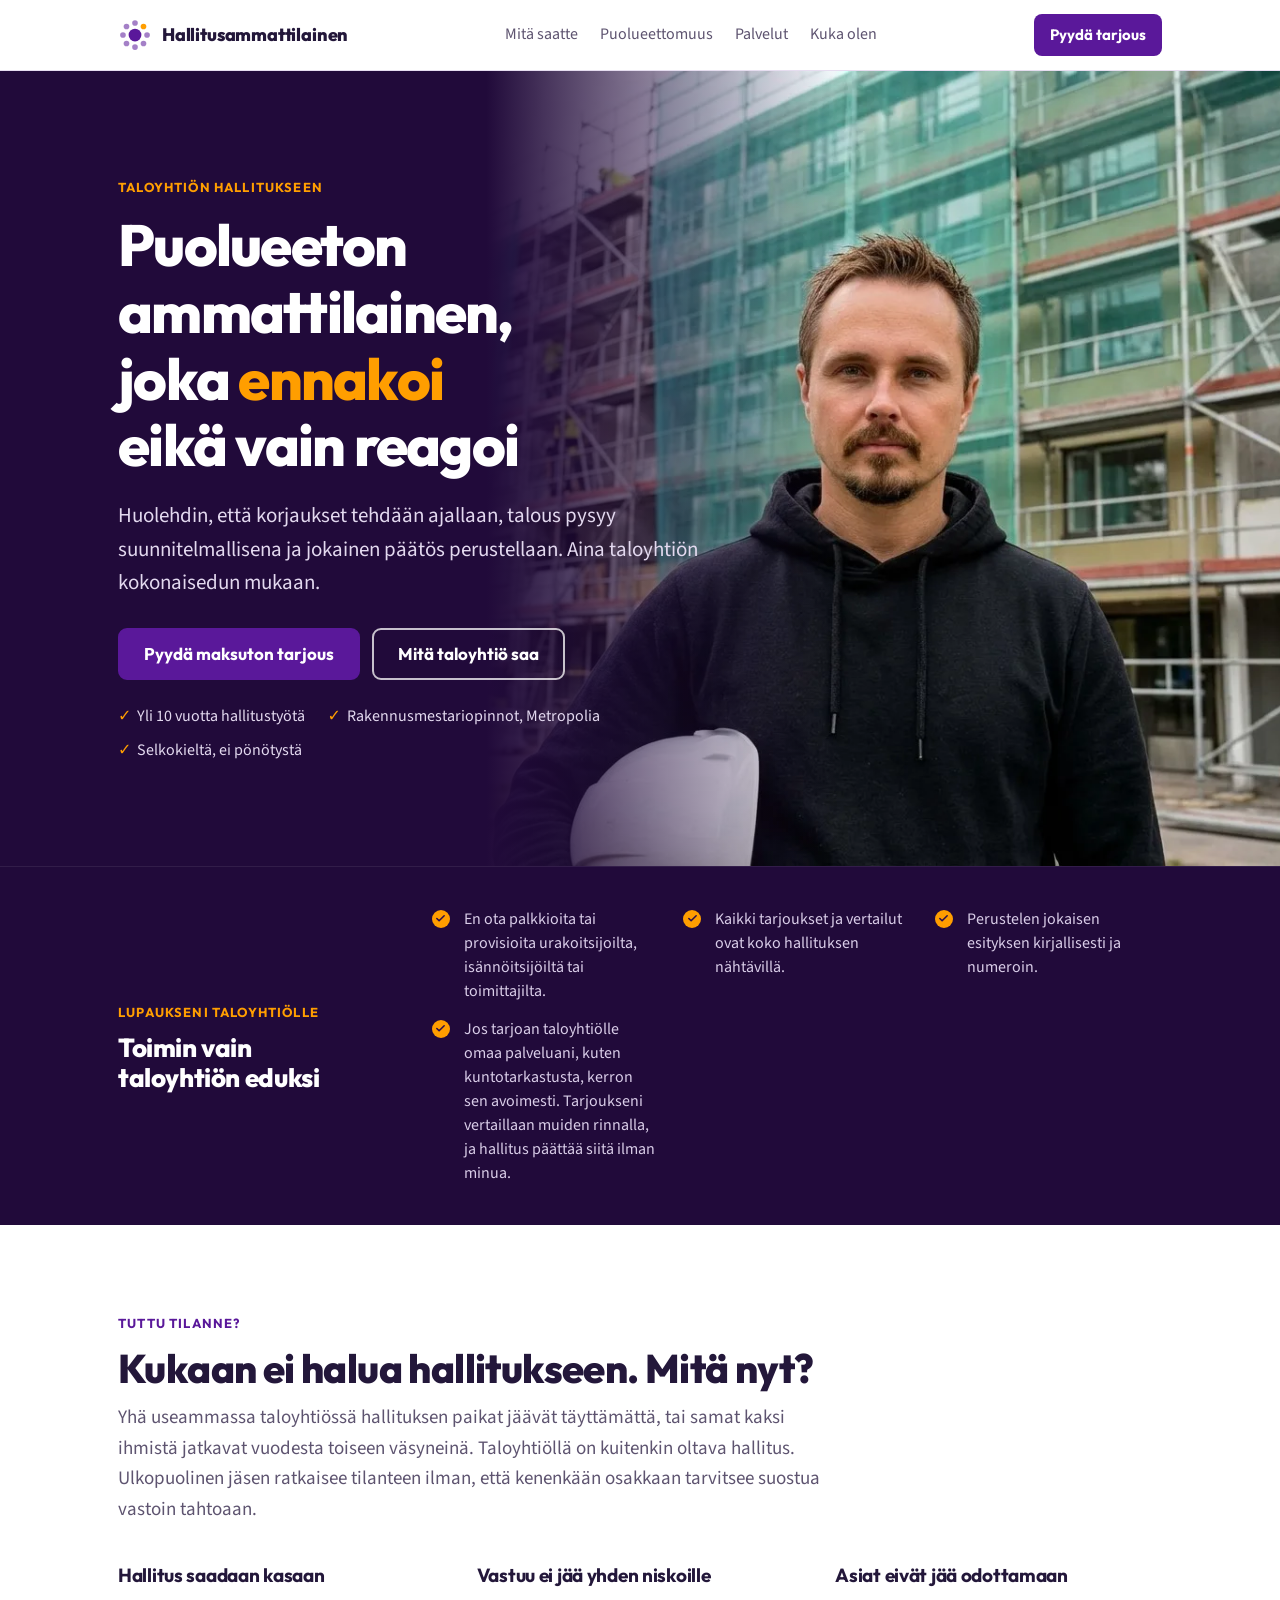
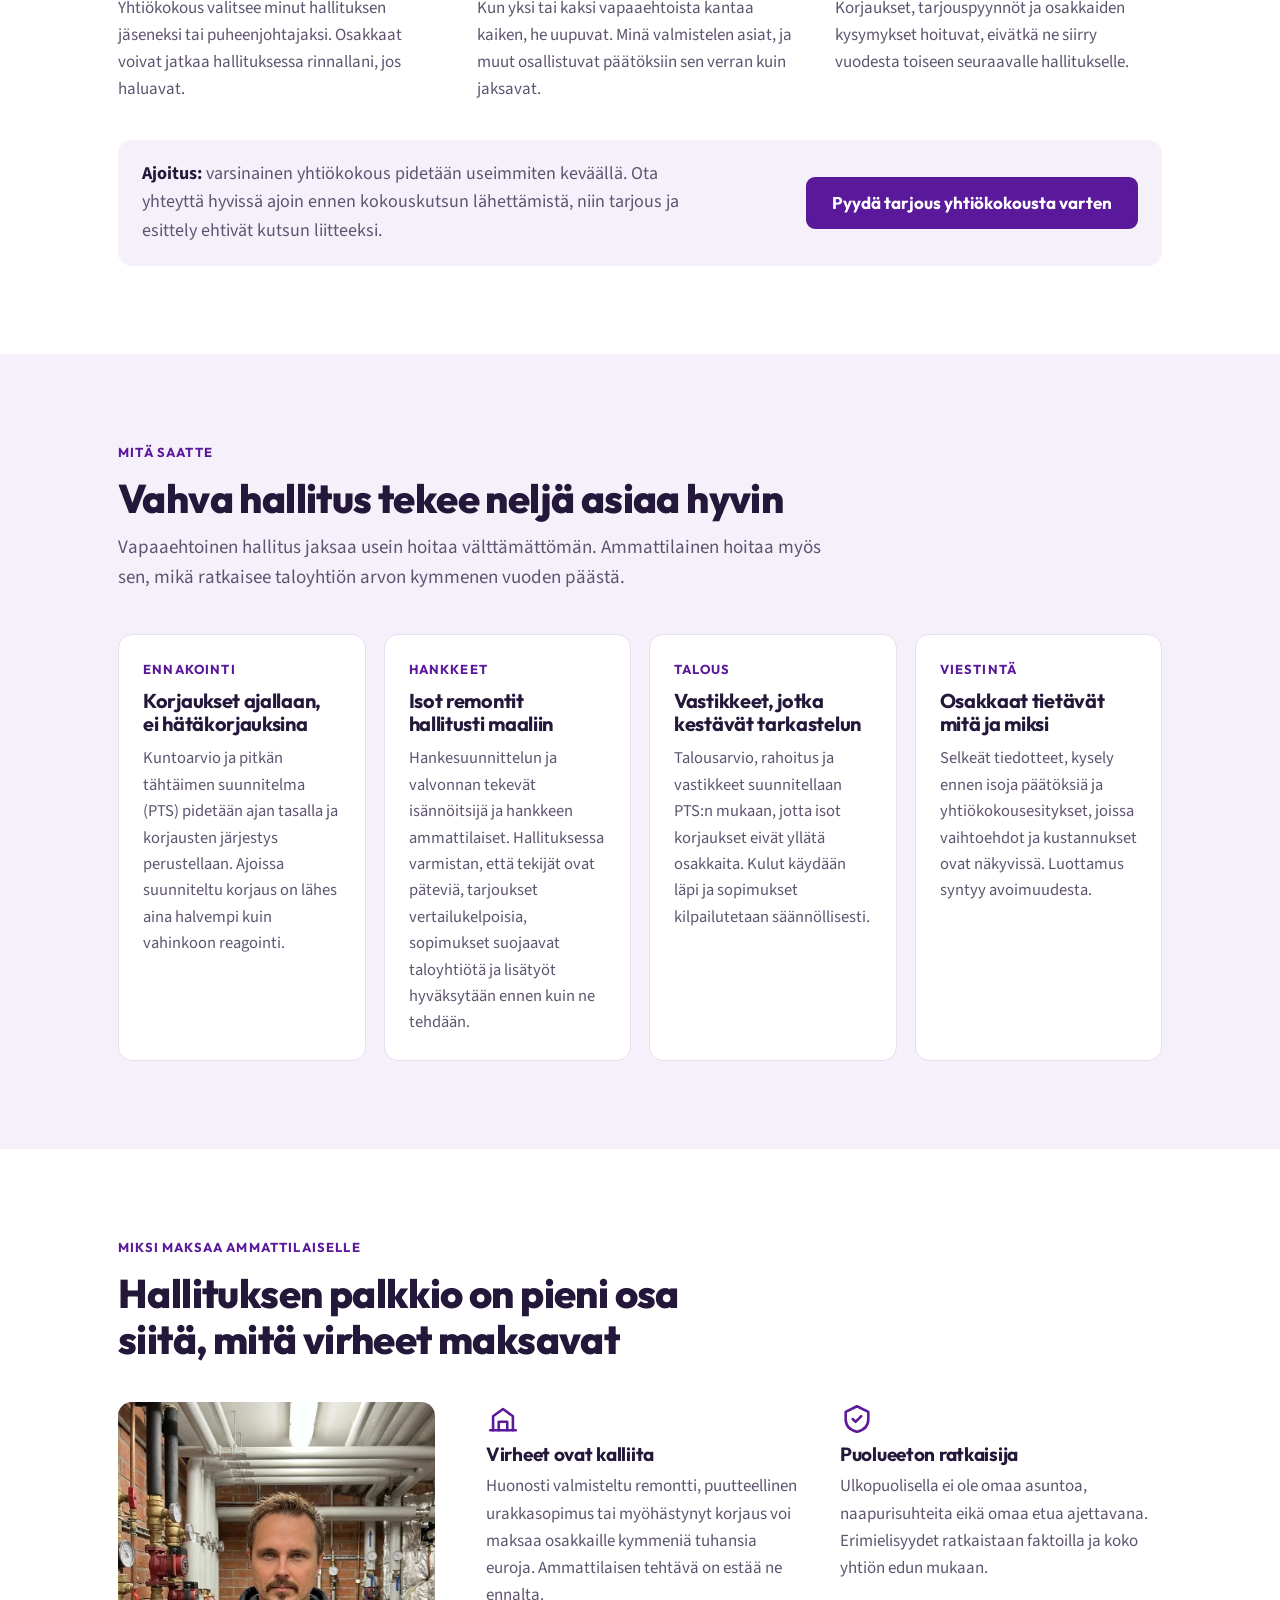
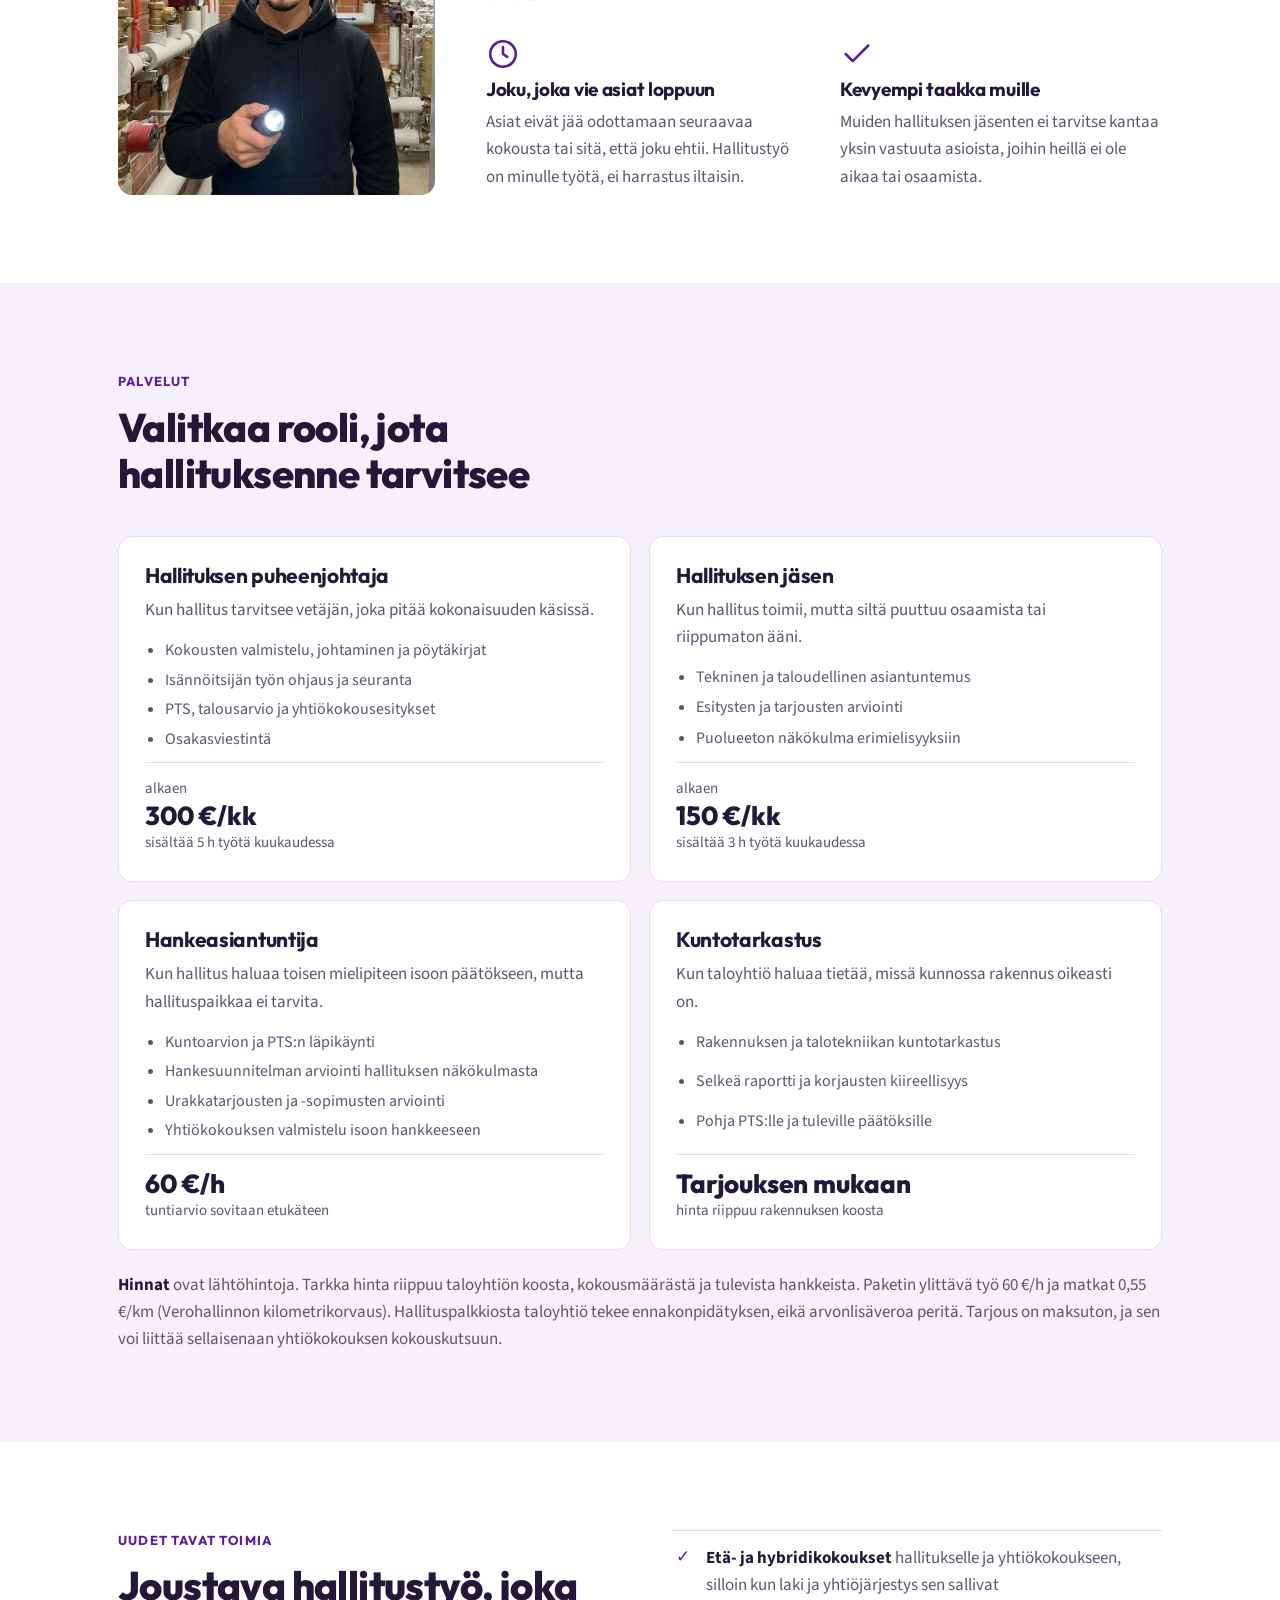
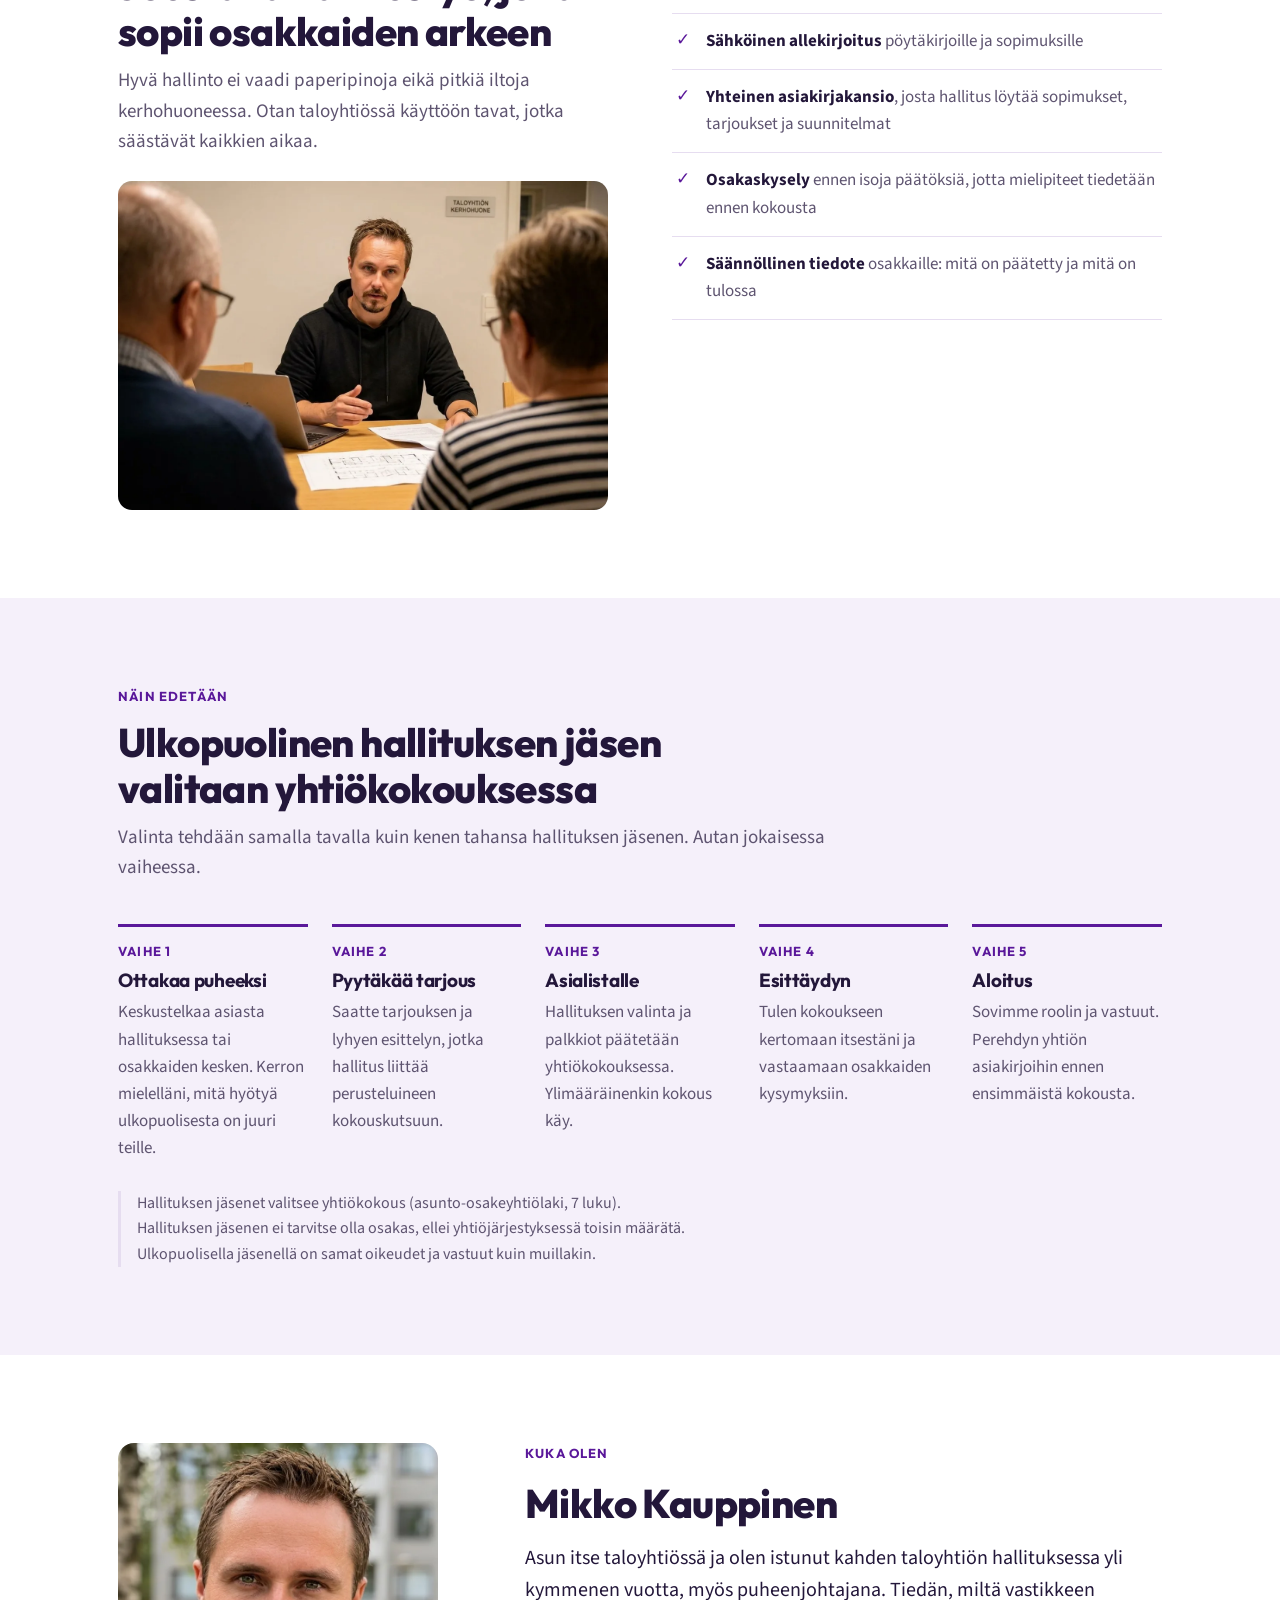
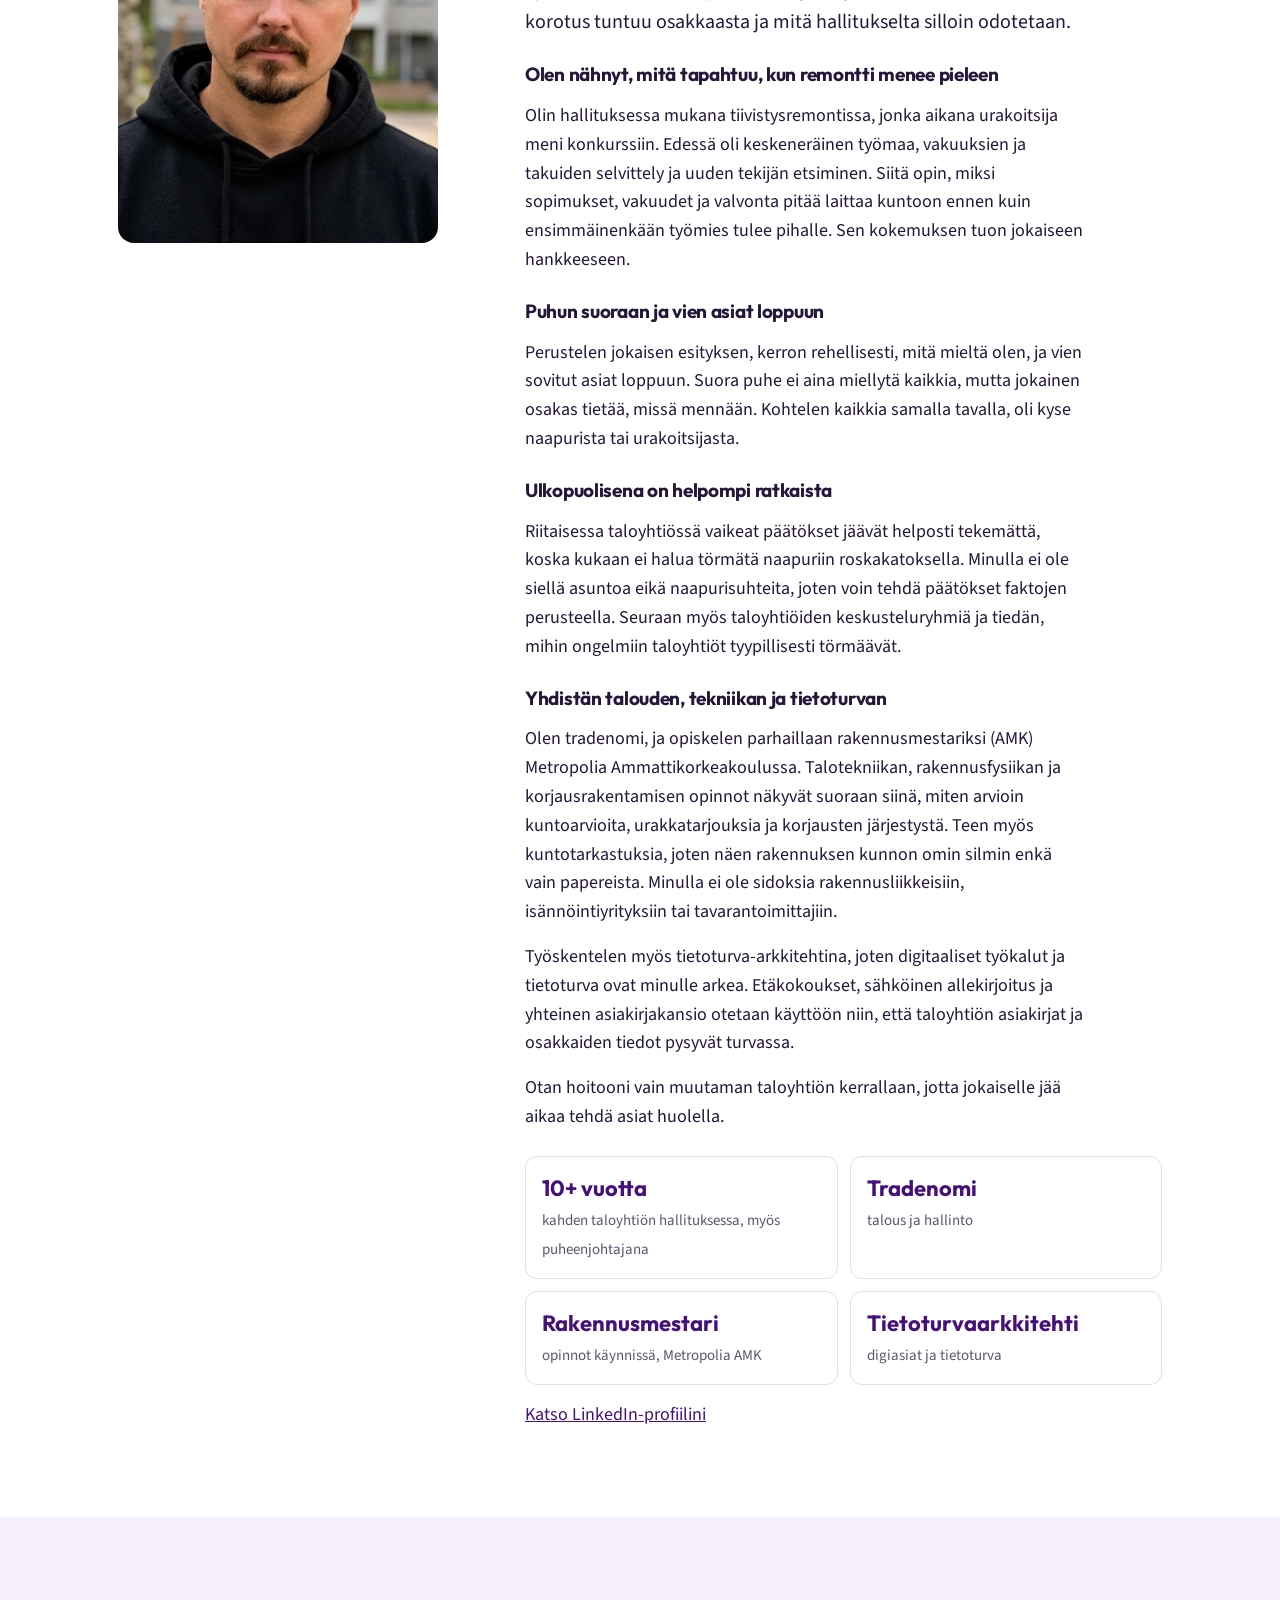
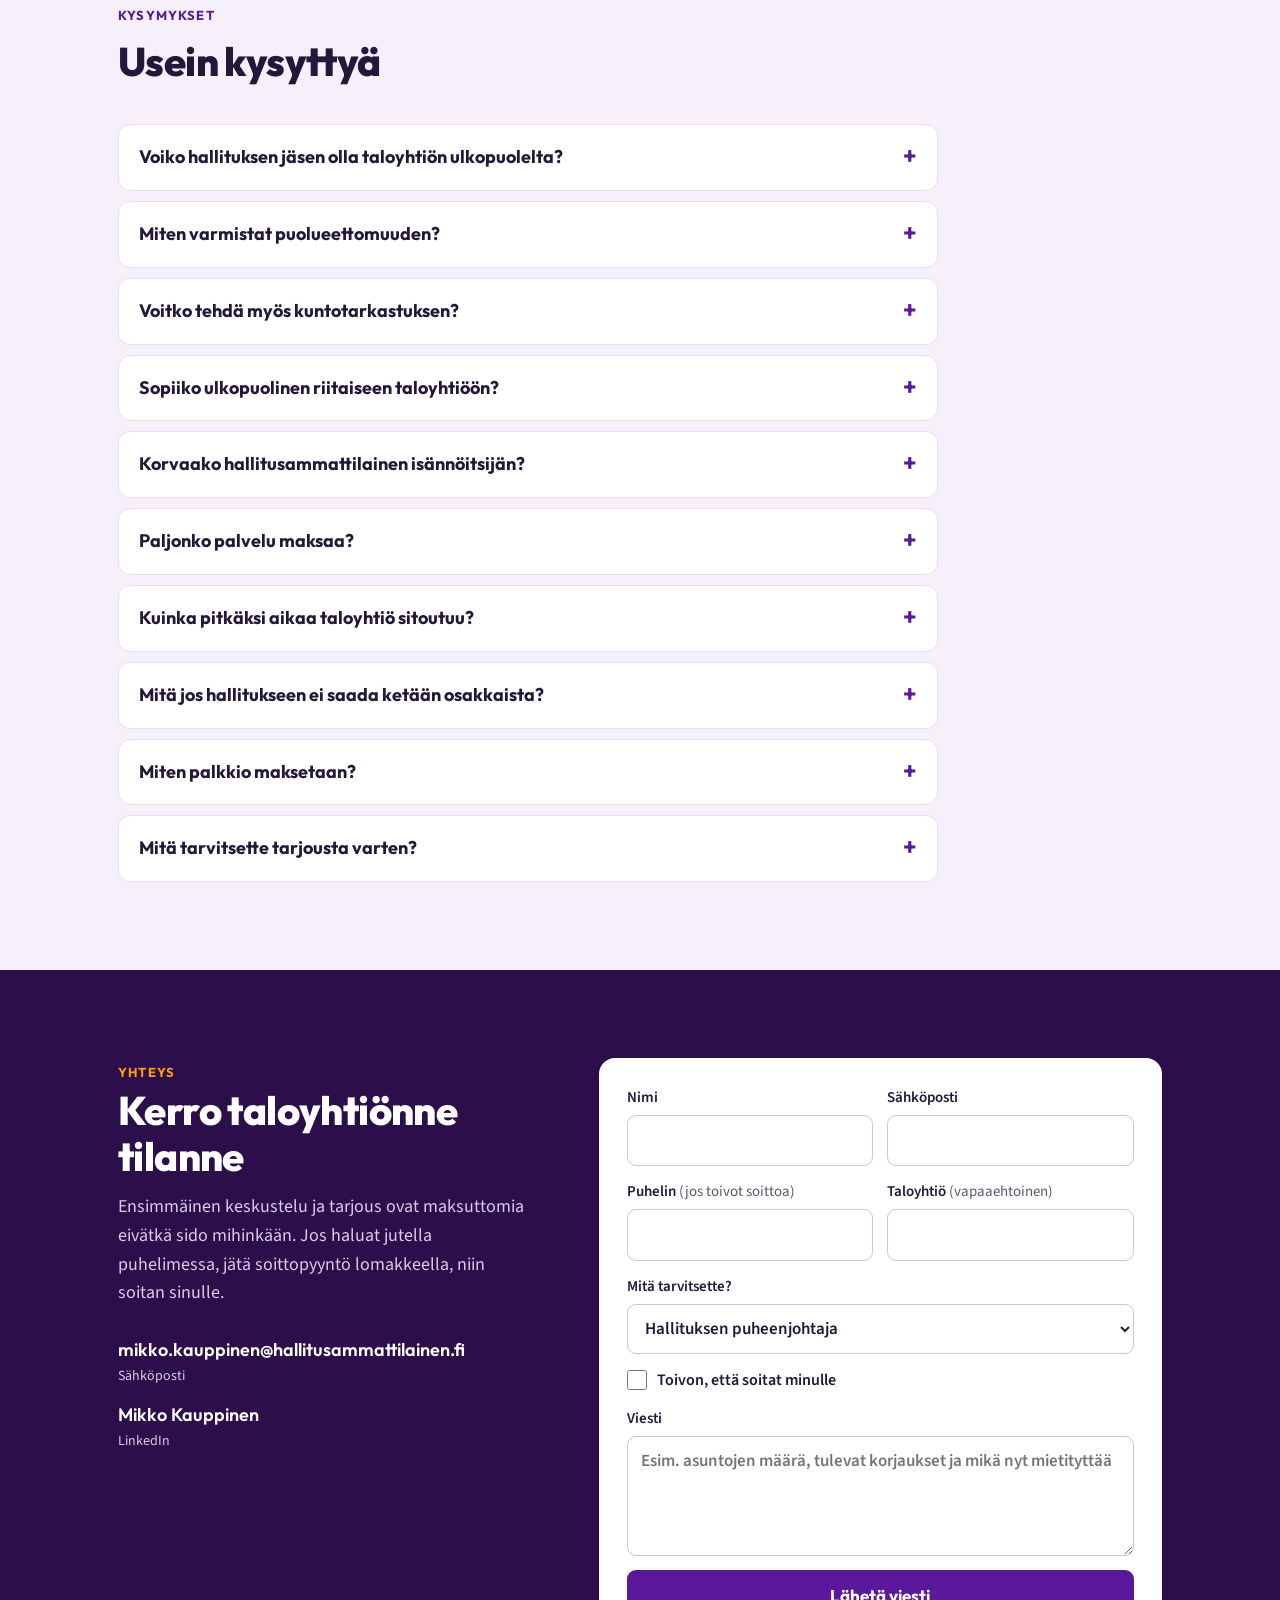
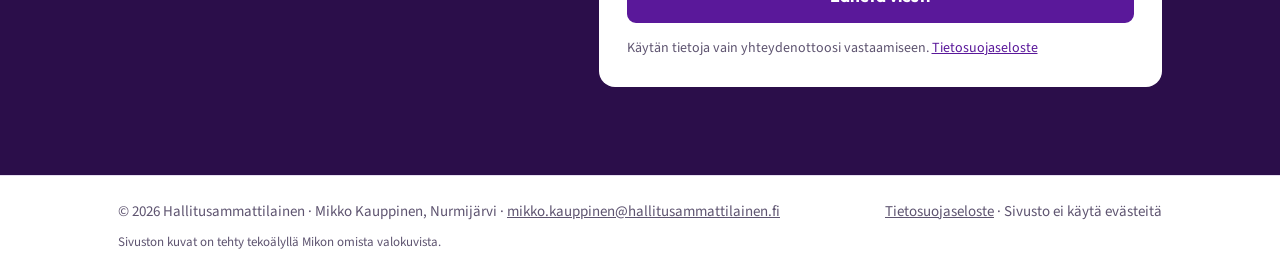
==== commit 1cfb05bc: "Hankkeet: hallituksen rooli, ei hankesuunnittelua Co-Authored-By: Claude Opus 5.5 <noreply@anthropic" ====
--- a/index.html
+++ b/index.html
@@ -23,7 +23,7 @@
 <meta name="twitter:card" content="summary_large_image">
 <meta name="theme-color" content="#2B0E4A">
 <script type="application/ld+json">
-{"@context":"https://schema.org","@type":"ProfessionalService","name":"Hallitusammattilainen","url":"https://hallitusammattilainen.fi/","image":"https://hallitusammattilainen.fi/kuvat/profiili.jpg","email":"mikko.kauppinen@hallitusammattilainen.fi","areaServed":"FI","address":{"@type":"PostalAddress","addressLocality":"Nurmijärvi","addressCountry":"FI"},"description":"Puolueeton ulkopuolinen hallituksen puheenjohtaja ja hallituksen jäsen taloyhtiöihin sekä kuntotarkastukset.","knowsAbout":["taloyhtiön hallitustyö","asunto-osakeyhtiölaki","kuntoarvio","PTS","korjausrakentaminen","kuntotarkastus"],"hasOfferCatalog":{"@type":"OfferCatalog","name":"Palvelut","itemListElement":[{"@type":"Offer","itemOffered":{"@type":"Service","name":"Ulkopuolinen hallituksen puheenjohtaja"},"priceSpecification":{"@type":"UnitPriceSpecification","price":"300","priceCurrency":"EUR","unitText":"kuukausi","description":"alkaen"}},{"@type":"Offer","itemOffered":{"@type":"Service","name":"Ulkopuolinen hallituksen jäsen"},"priceSpecification":{"@type":"UnitPriceSpecification","price":"150","priceCurrency":"EUR","unitText":"kuukausi","description":"alkaen"}},{"@type":"Offer","itemOffered":{"@type":"Service","name":"Hankeasiantuntija taloyhtiön korjaushankkeisiin"}},{"@type":"Offer","itemOffered":{"@type":"Service","name":"Kuntotarkastus"}}]},"founder":{"@type":"Person","name":"Mikko Kauppinen","jobTitle":"Hallitusammattilainen","sameAs":"https://www.linkedin.com/in/mikko-kauppinen-8005861"}}
+{"@context":"https://schema.org","@type":"ProfessionalService","name":"Hallitusammattilainen","url":"https://hallitusammattilainen.fi/","image":"https://hallitusammattilainen.fi/kuvat/profiili.jpg","email":"mikko.kauppinen@hallitusammattilainen.fi","areaServed":"FI","address":{"@type":"PostalAddress","addressLocality":"Nurmijärvi","addressCountry":"FI"},"description":"Puolueeton ulkopuolinen hallituksen puheenjohtaja ja hallituksen jäsen taloyhtiöihin sekä kuntotarkastukset.","knowsAbout":["taloyhtiön hallitustyö","asunto-osakeyhtiölaki","kuntoarvio","PTS","korjausrakentaminen","kuntotarkastus"],"hasOfferCatalog":{"@type":"OfferCatalog","name":"Palvelut","itemListElement":[{"@type":"Offer","itemOffered":{"@type":"Service","name":"Ulkopuolinen hallituksen puheenjohtaja"},"priceSpecification":{"@type":"UnitPriceSpecification","price":"300","priceCurrency":"EUR","unitText":"kuukausi","description":"alkaen"}},{"@type":"Offer","itemOffered":{"@type":"Service","name":"Ulkopuolinen hallituksen jäsen"},"priceSpecification":{"@type":"UnitPriceSpecification","price":"150","priceCurrency":"EUR","unitText":"kuukausi","description":"alkaen"}},{"@type":"Offer","itemOffered":{"@type":"Service","name":"Hankeasiantuntija: toinen mielipide hallitukselle korjaushankkeisiin"}},{"@type":"Offer","itemOffered":{"@type":"Service","name":"Kuntotarkastus"}}]},"founder":{"@type":"Person","name":"Mikko Kauppinen","jobTitle":"Hallitusammattilainen","sameAs":"https://www.linkedin.com/in/mikko-kauppinen-8005861"}}
 </script>
 </head>
 <body>
@@ -126,7 +126,7 @@
       <article>
         <span class="num">Hankkeet</span>
         <h3>Isot remontit hallitusti maaliin</h3>
-        <p>Hankesuunnittelu, kilpailutus, urakkasopimukset ja valvonta. Varmistan, että tarjoukset ovat vertailukelpoisia, sopimukset suojaavat taloyhtiötä ja lisätyöt hyväksytään ennen kuin ne tehdään.</p>
+        <p>Hankesuunnittelun ja valvonnan tekevät isännöitsijä ja hankkeen ammattilaiset. Hallituksessa varmistan, että tekijät ovat päteviä, tarjoukset vertailukelpoisia, sopimukset suojaavat taloyhtiötä ja lisätyöt hyväksytään ennen kuin ne tehdään.</p>
       </article>
       <article>
         <span class="num">Talous</span>
@@ -208,9 +208,10 @@
       </article>
       <article class="svc">
         <h3>Hankeasiantuntija</h3>
-        <p>Kun edessä on iso päätös, mutta hallituspaikkaa ei tarvita.</p>
+        <p>Kun hallitus haluaa toisen mielipiteen isoon päätökseen, mutta hallituspaikkaa ei tarvita.</p>
         <ul>
           <li>Kuntoarvion ja PTS:n läpikäynti</li>
+          <li>Hankesuunnitelman arviointi hallituksen näkökulmasta</li>
           <li>Urakkatarjousten ja -sopimusten arviointi</li>
           <li>Yhtiökokouksen valmistelu isoon hankkeeseen</li>
         </ul>
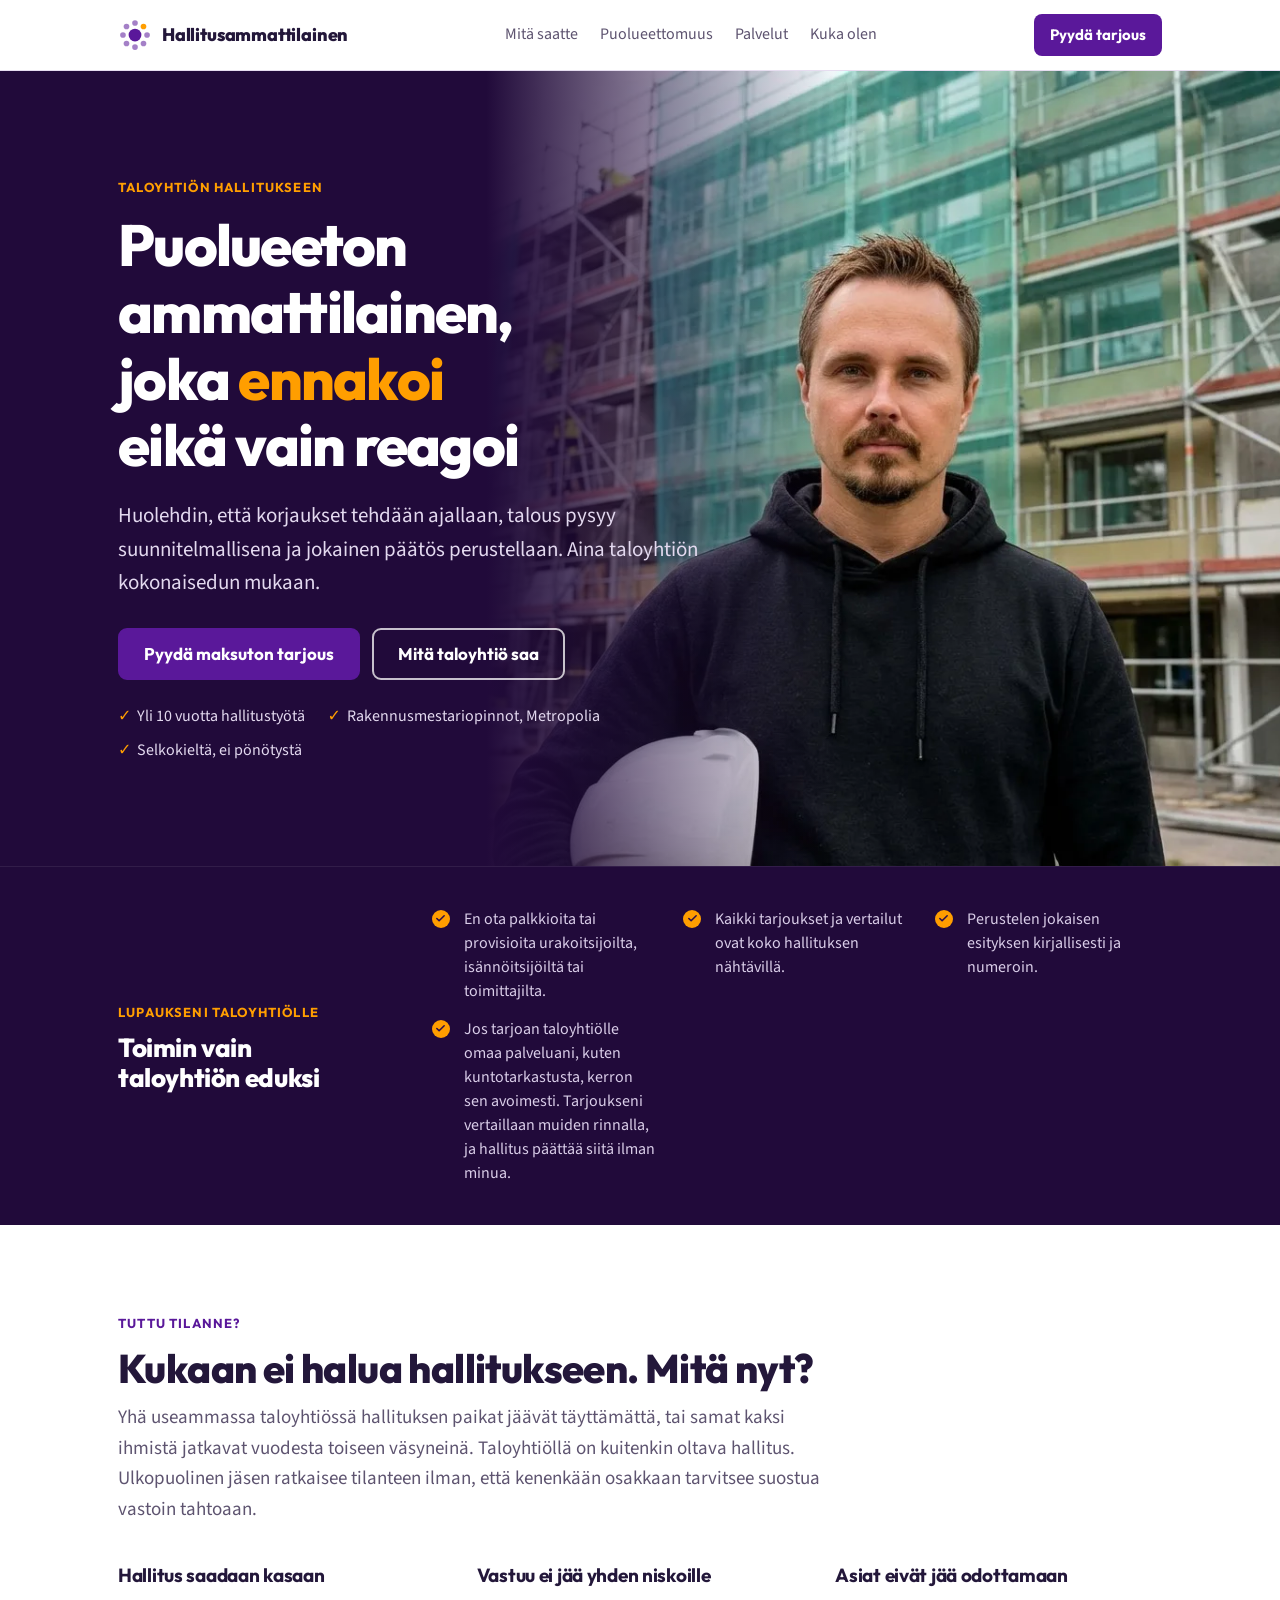
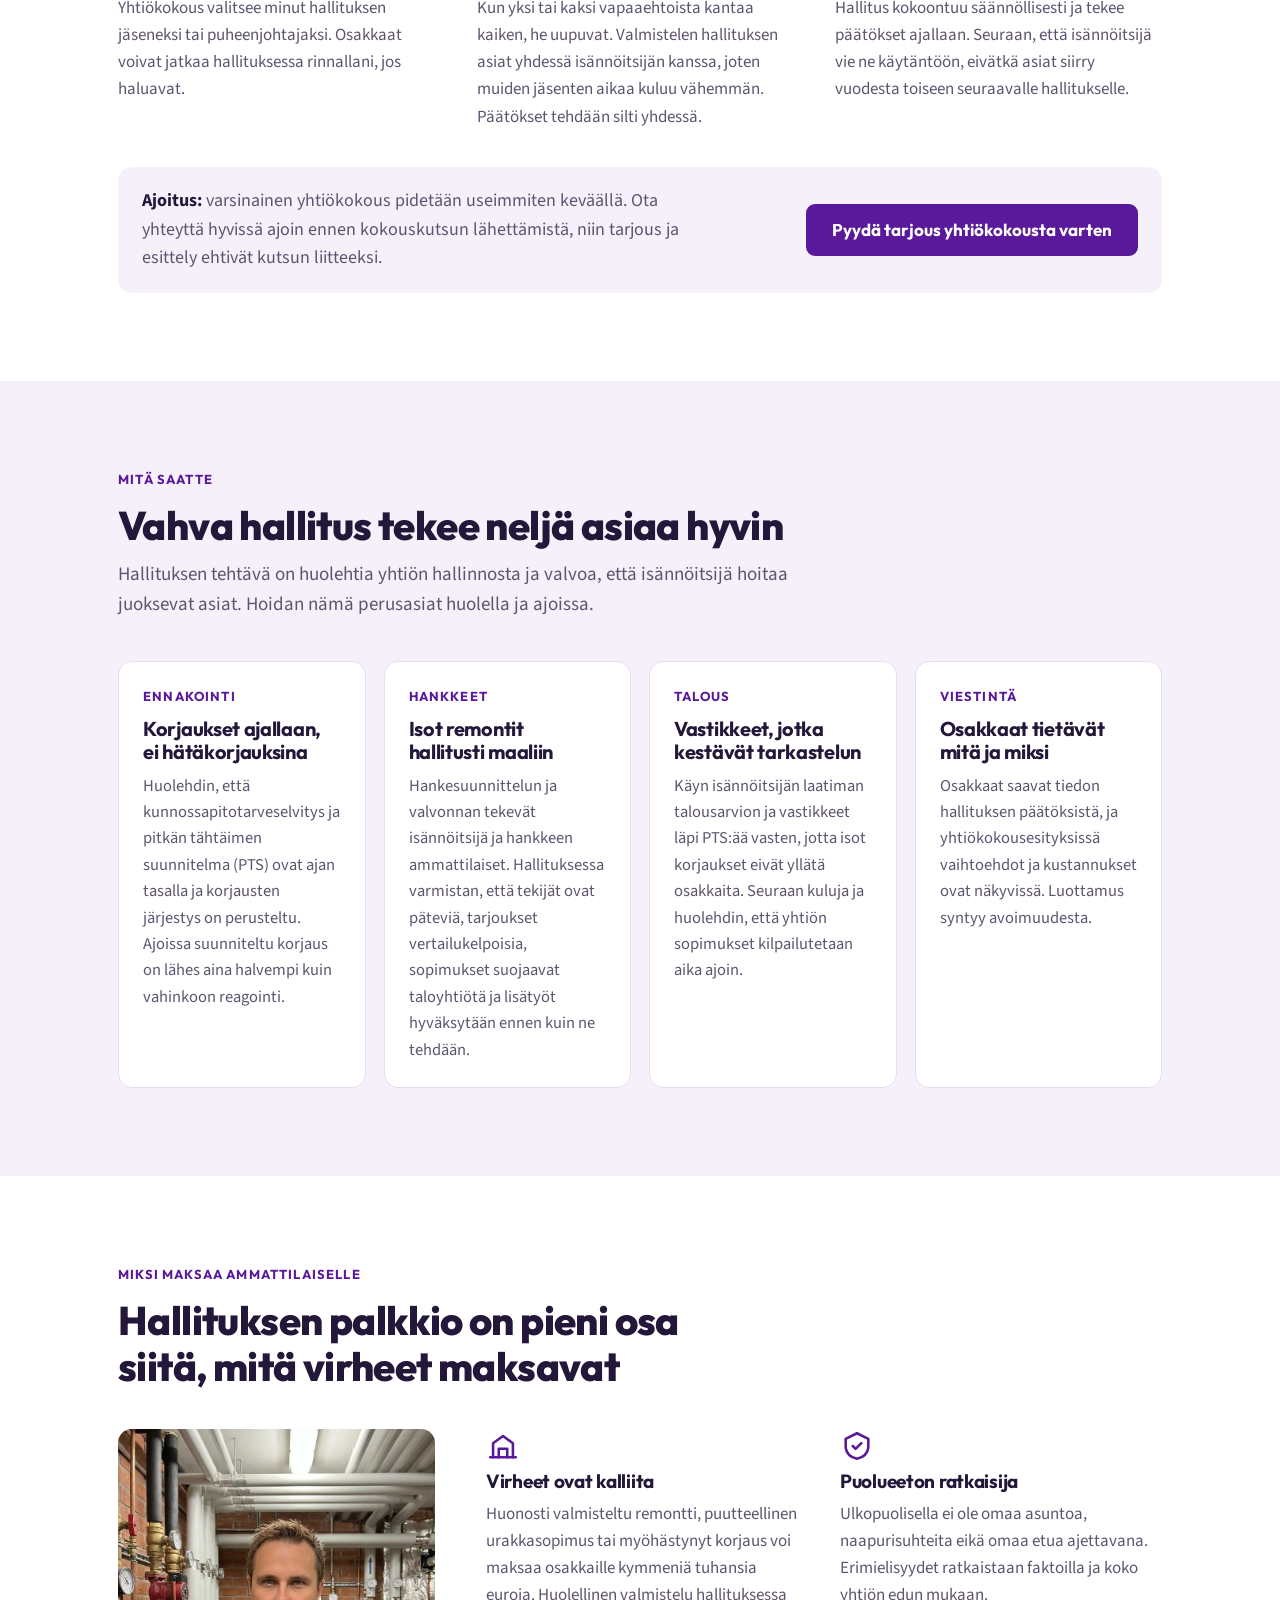
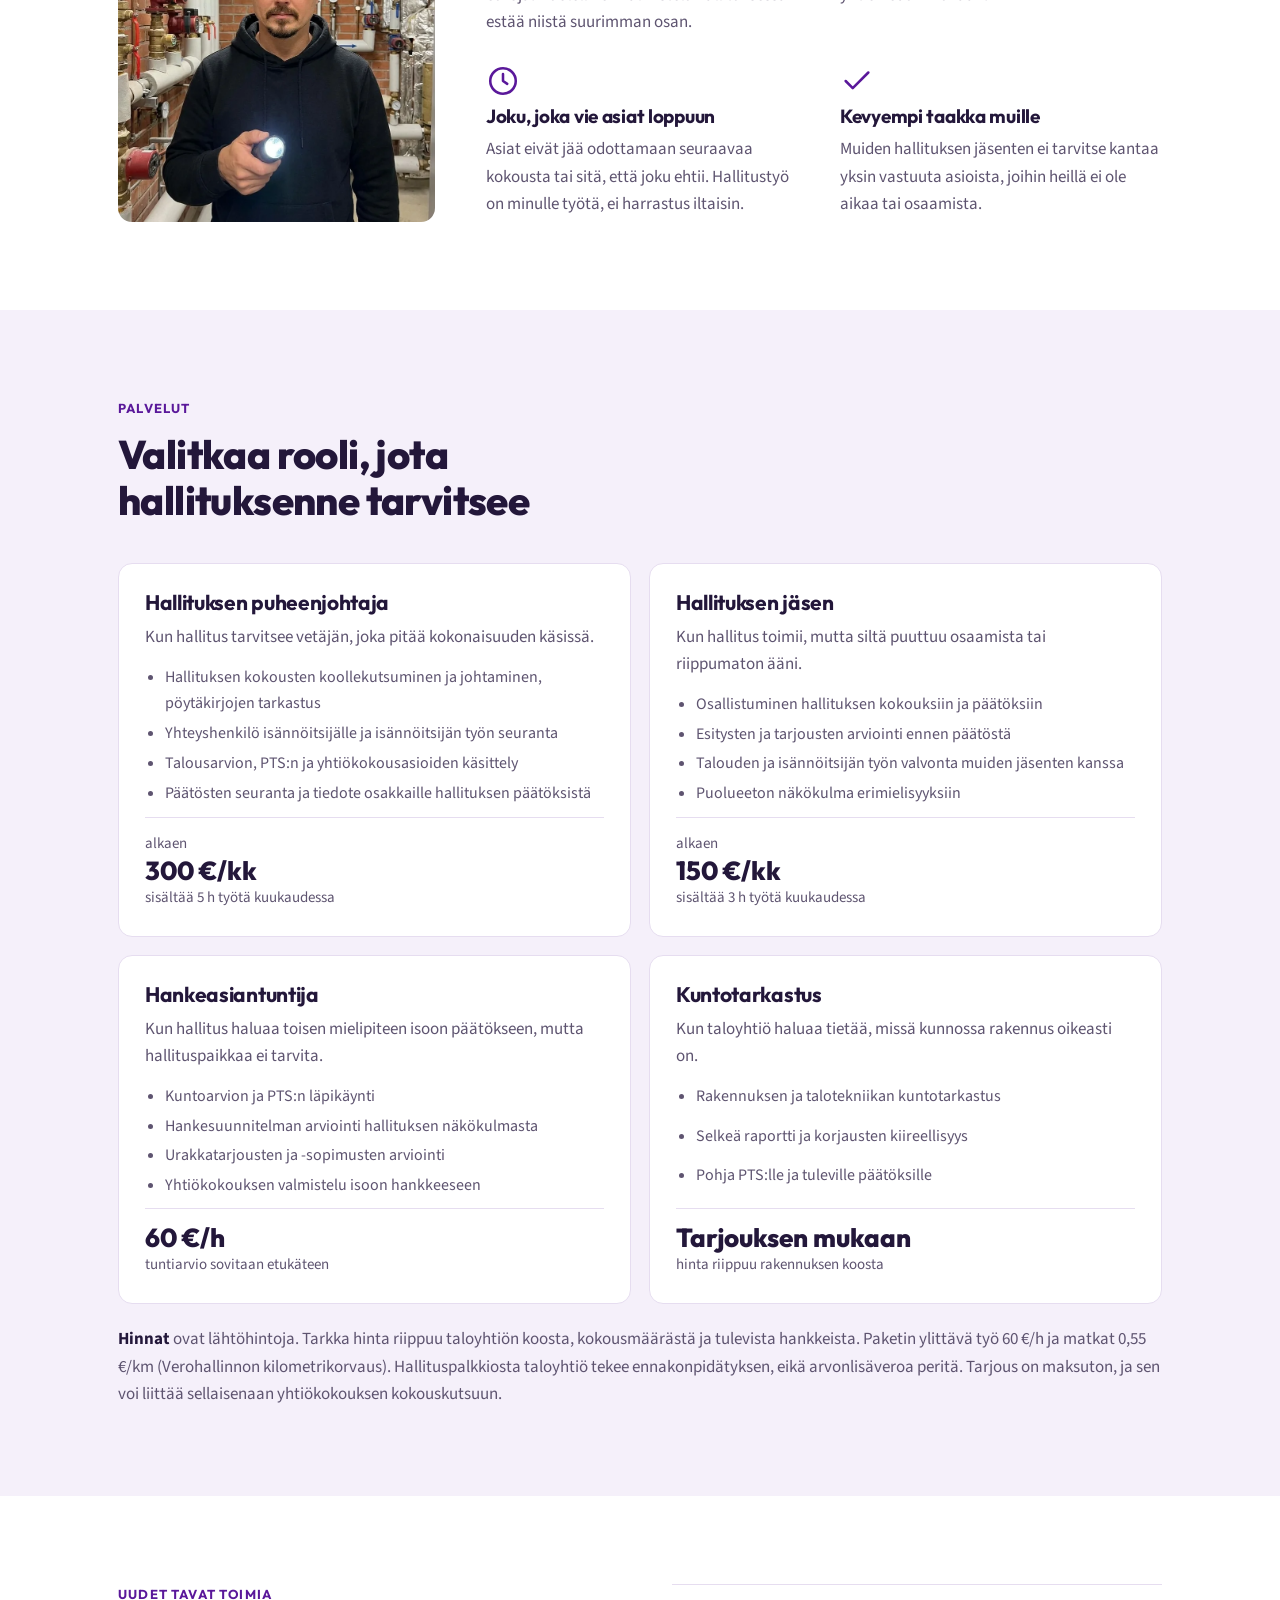
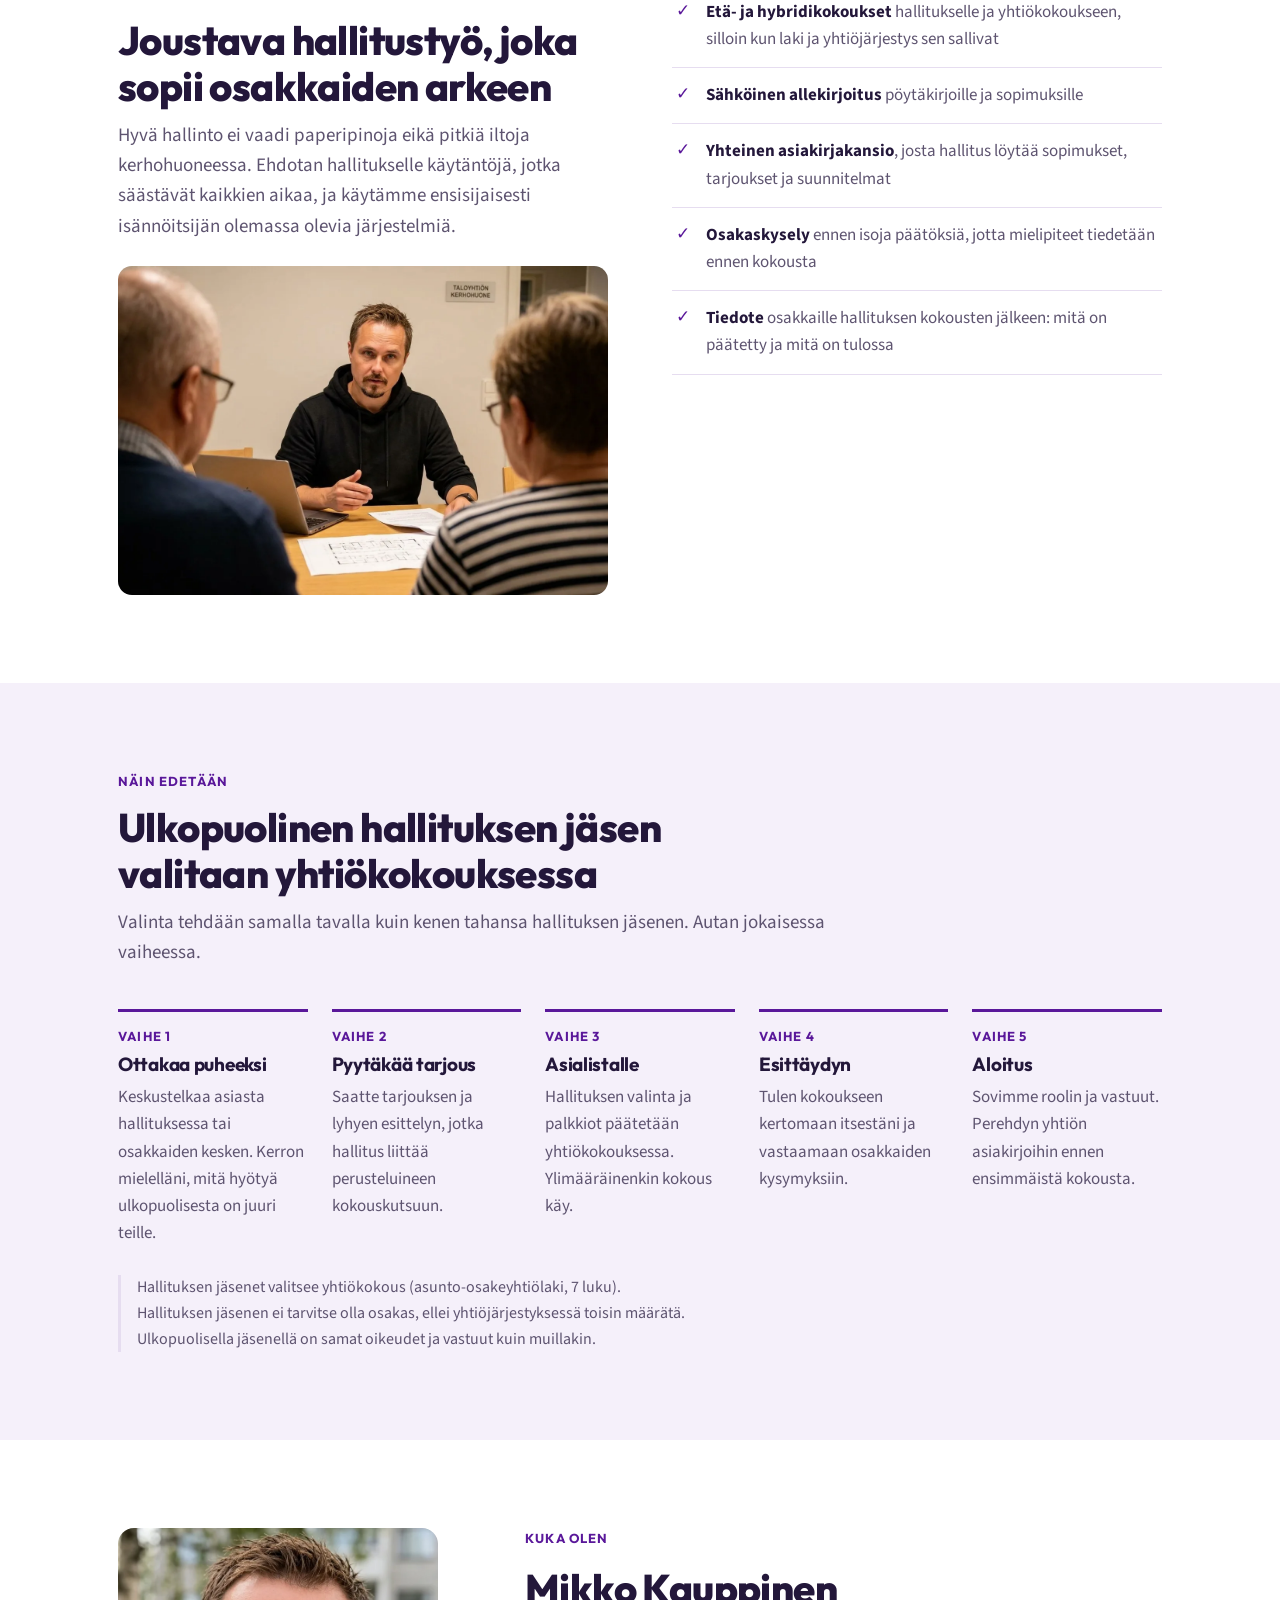
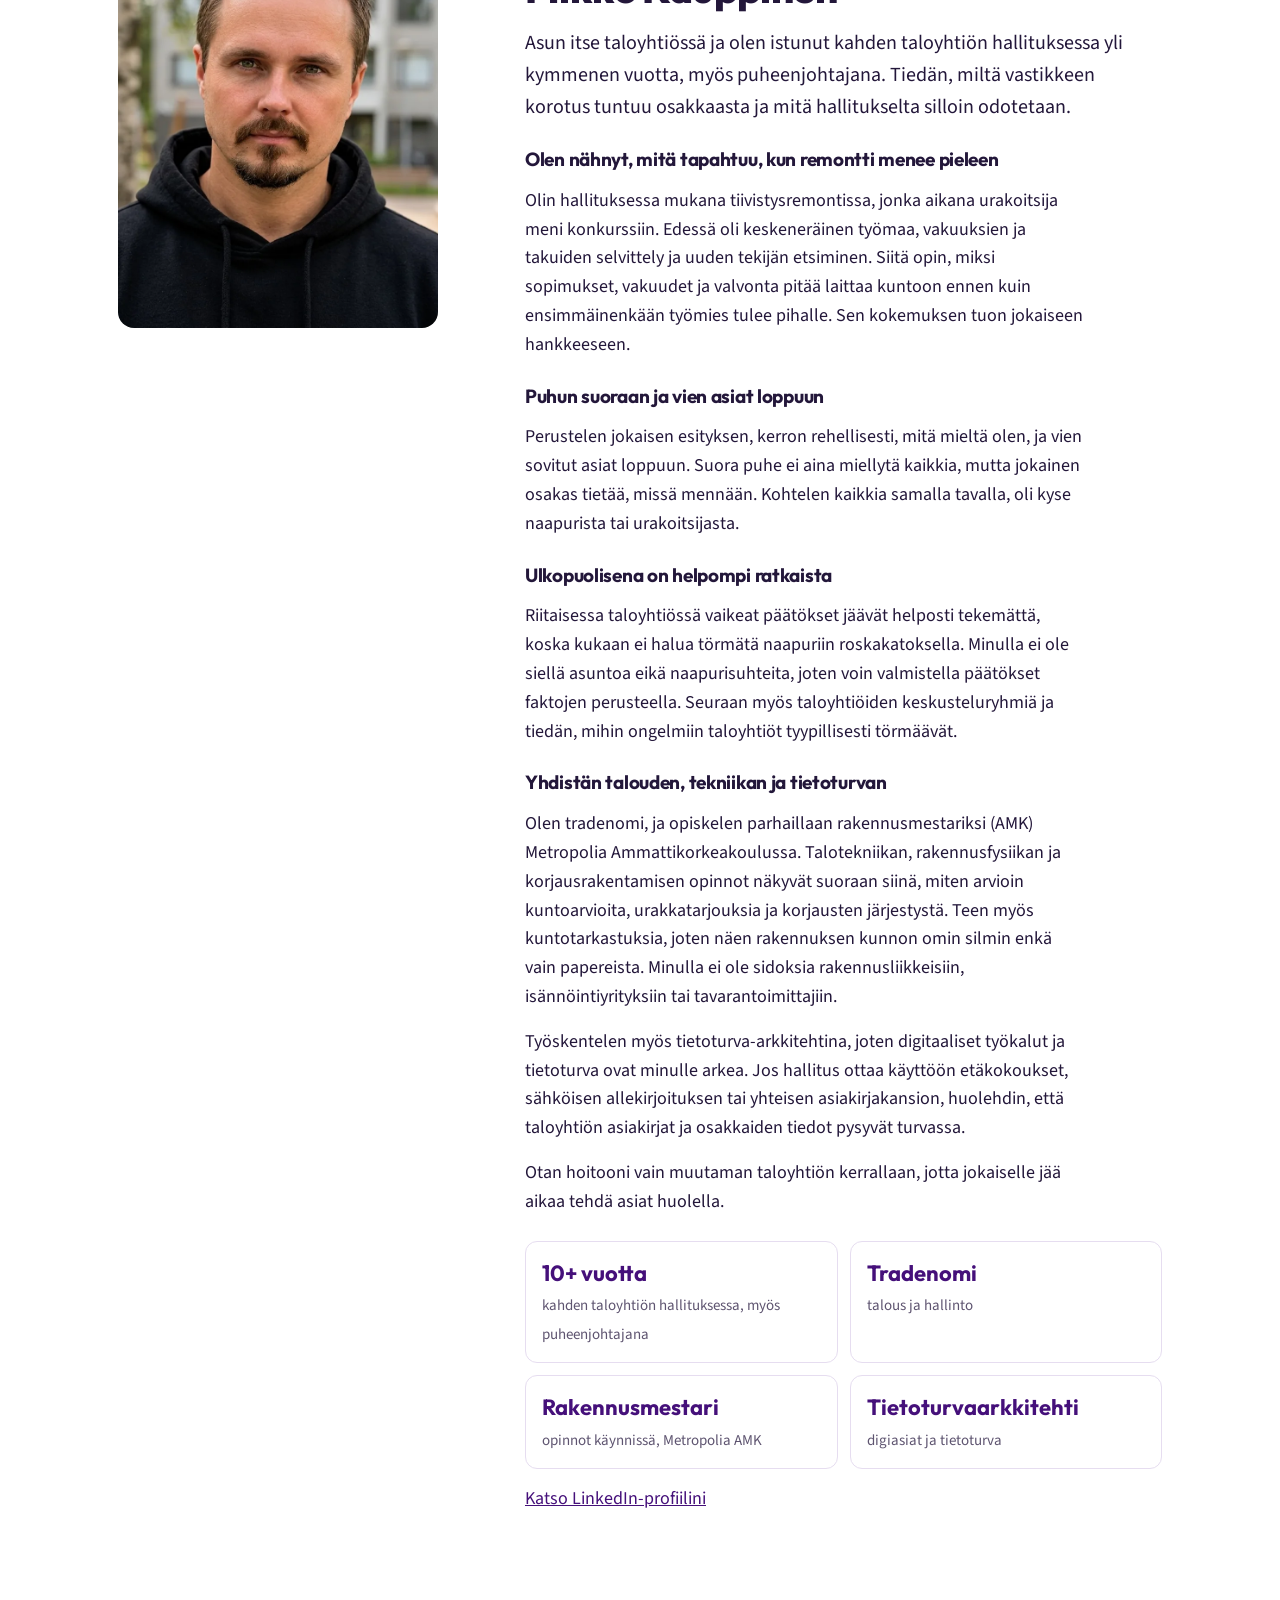
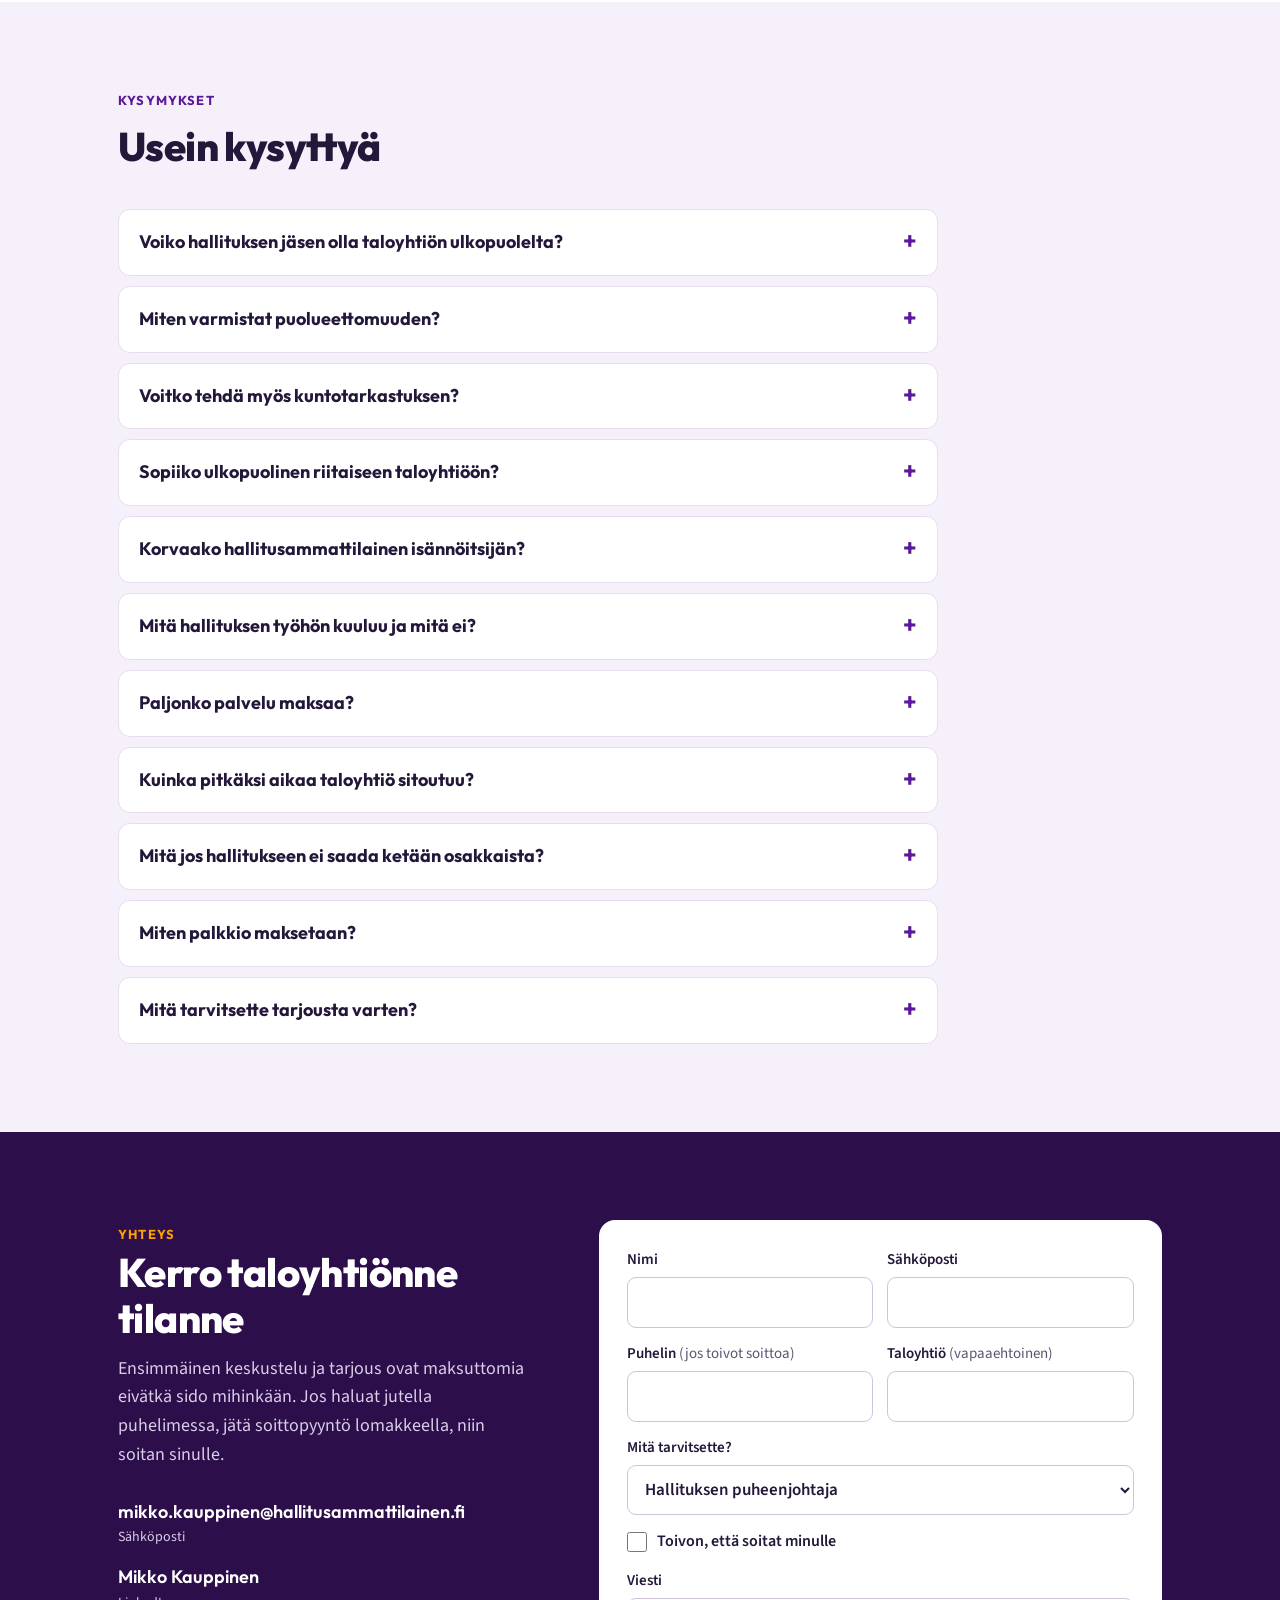
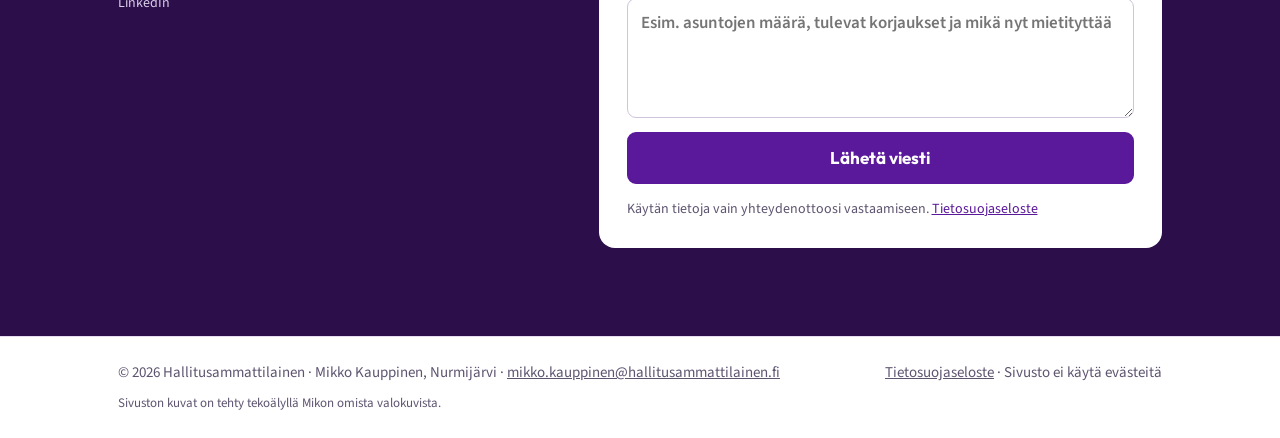
==== commit ec200d4a: "Hallituksen perustehtävät: ei liikalupauksia, UKK mitä kuuluu ja mitä ei Co-Authored-By: Claude Opus" ====
--- a/index.html
+++ b/index.html
@@ -96,11 +96,11 @@
       </div>
       <div>
         <h3>Vastuu ei jää yhden niskoille</h3>
-        <p>Kun yksi tai kaksi vapaaehtoista kantaa kaiken, he uupuvat. Minä valmistelen asiat, ja muut osallistuvat päätöksiin sen verran kuin jaksavat.</p>
+        <p>Kun yksi tai kaksi vapaaehtoista kantaa kaiken, he uupuvat. Valmistelen hallituksen asiat yhdessä isännöitsijän kanssa, joten muiden jäsenten aikaa kuluu vähemmän. Päätökset tehdään silti yhdessä.</p>
       </div>
       <div>
         <h3>Asiat eivät jää odottamaan</h3>
-        <p>Korjaukset, tarjouspyynnöt ja osakkaiden kysymykset hoituvat, eivätkä ne siirry vuodesta toiseen seuraavalle hallitukselle.</p>
+        <p>Hallitus kokoontuu säännöllisesti ja tekee päätökset ajallaan. Seuraan, että isännöitsijä vie ne käytäntöön, eivätkä asiat siirry vuodesta toiseen seuraavalle hallitukselle.</p>
       </div>
     </div>
     <div class="timing">
@@ -115,13 +115,13 @@
     <div class="head">
       <span class="eyebrow">Mitä saatte</span>
       <h2 id="saatte-otsikko">Vahva hallitus tekee neljä asiaa hyvin</h2>
-      <p>Vapaaehtoinen hallitus jaksaa usein hoitaa välttämättömän. Ammattilainen hoitaa myös sen, mikä ratkaisee taloyhtiön arvon kymmenen vuoden päästä.</p>
+      <p>Hallituksen tehtävä on huolehtia yhtiön hallinnosta ja valvoa, että isännöitsijä hoitaa juoksevat asiat. Hoidan nämä perusasiat huolella ja ajoissa.</p>
     </div>
     <div class="pillars">
       <article>
         <span class="num">Ennakointi</span>
         <h3>Korjaukset ajallaan, ei hätäkorjauksina</h3>
-        <p>Kuntoarvio ja pitkän tähtäimen suunnitelma (PTS) pidetään ajan tasalla ja korjausten järjestys perustellaan. Ajoissa suunniteltu korjaus on lähes aina halvempi kuin vahinkoon reagointi.</p>
+        <p>Huolehdin, että kunnossapitotarveselvitys ja pitkän tähtäimen suunnitelma (PTS) ovat ajan tasalla ja korjausten järjestys on perusteltu. Ajoissa suunniteltu korjaus on lähes aina halvempi kuin vahinkoon reagointi.</p>
       </article>
       <article>
         <span class="num">Hankkeet</span>
@@ -131,12 +131,12 @@
       <article>
         <span class="num">Talous</span>
         <h3>Vastikkeet, jotka kestävät tarkastelun</h3>
-        <p>Talousarvio, rahoitus ja vastikkeet suunnitellaan PTS:n mukaan, jotta isot korjaukset eivät yllätä osakkaita. Kulut käydään läpi ja sopimukset kilpailutetaan säännöllisesti.</p>
+        <p>Käyn isännöitsijän laatiman talousarvion ja vastikkeet läpi PTS:ää vasten, jotta isot korjaukset eivät yllätä osakkaita. Seuraan kuluja ja huolehdin, että yhtiön sopimukset kilpailutetaan aika ajoin.</p>
       </article>
       <article>
         <span class="num">Viestintä</span>
         <h3>Osakkaat tietävät mitä ja miksi</h3>
-        <p>Selkeät tiedotteet, kysely ennen isoja päätöksiä ja yhtiökokousesitykset, joissa vaihtoehdot ja kustannukset ovat näkyvissä. Luottamus syntyy avoimuudesta.</p>
+        <p>Osakkaat saavat tiedon hallituksen päätöksistä, ja yhtiökokousesityksissä vaihtoehdot ja kustannukset ovat näkyvissä. Luottamus syntyy avoimuudesta.</p>
       </article>
     </div>
   </div>
@@ -156,7 +156,7 @@
       <div>
         <svg width="34" height="34" viewBox="0 0 24 24" fill="none" stroke="currentColor" stroke-width="1.8" stroke-linecap="round" stroke-linejoin="round" aria-hidden="true"><path d="M3 20h18"/><path d="M5 20V10l7-5 7 5v10"/><path d="M9 20v-6h6v6"/></svg>
         <h3>Virheet ovat kalliita</h3>
-        <p>Huonosti valmisteltu remontti, puutteellinen urakkasopimus tai myöhästynyt korjaus voi maksaa osakkaille kymmeniä tuhansia euroja. Ammattilaisen tehtävä on estää ne ennalta.</p>
+        <p>Huonosti valmisteltu remontti, puutteellinen urakkasopimus tai myöhästynyt korjaus voi maksaa osakkaille kymmeniä tuhansia euroja. Huolellinen valmistelu hallituksessa estää niistä suurimman osan.</p>
       </div>
       <div>
         <svg width="34" height="34" viewBox="0 0 24 24" fill="none" stroke="currentColor" stroke-width="1.8" stroke-linecap="round" stroke-linejoin="round" aria-hidden="true"><path d="M12 3l8 4v5c0 5-3.5 8-8 9-4.5-1-8-4-8-9V7z"/><path d="M9 12l2 2 4-4"/></svg>
@@ -189,10 +189,10 @@
         <h3>Hallituksen puheenjohtaja</h3>
         <p>Kun hallitus tarvitsee vetäjän, joka pitää kokonaisuuden käsissä.</p>
         <ul>
-          <li>Kokousten valmistelu, johtaminen ja pöytäkirjat</li>
-          <li>Isännöitsijän työn ohjaus ja seuranta</li>
-          <li>PTS, talousarvio ja yhtiökokousesitykset</li>
-          <li>Osakasviestintä</li>
+          <li>Hallituksen kokousten koollekutsuminen ja johtaminen, pöytäkirjojen tarkastus</li>
+          <li>Yhteyshenkilö isännöitsijälle ja isännöitsijän työn seuranta</li>
+          <li>Talousarvion, PTS:n ja yhtiökokousasioiden käsittely</li>
+          <li>Päätösten seuranta ja tiedote osakkaille hallituksen päätöksistä</li>
         </ul>
         <p class="from">alkaen <b>300 €/kk</b><span>sisältää 5 h työtä kuukaudessa</span></p>
       </article>
@@ -200,8 +200,9 @@
         <h3>Hallituksen jäsen</h3>
         <p>Kun hallitus toimii, mutta siltä puuttuu osaamista tai riippumaton ääni.</p>
         <ul>
-          <li>Tekninen ja taloudellinen asiantuntemus</li>
-          <li>Esitysten ja tarjousten arviointi</li>
+          <li>Osallistuminen hallituksen kokouksiin ja päätöksiin</li>
+          <li>Esitysten ja tarjousten arviointi ennen päätöstä</li>
+          <li>Talouden ja isännöitsijän työn valvonta muiden jäsenten kanssa</li>
           <li>Puolueeton näkökulma erimielisyyksiin</li>
         </ul>
         <p class="from">alkaen <b>150 €/kk</b><span>sisältää 3 h työtä kuukaudessa</span></p>
@@ -237,7 +238,7 @@
     <div class="head" style="margin-bottom:0">
       <span class="eyebrow">Uudet tavat toimia</span>
       <h2 id="tavat-otsikko">Joustava hallitustyö, joka sopii osakkaiden arkeen</h2>
-      <p>Hyvä hallinto ei vaadi paperipinoja eikä pitkiä iltoja kerhohuoneessa. Otan taloyhtiössä käyttöön tavat, jotka säästävät kaikkien aikaa.</p>
+      <p>Hyvä hallinto ei vaadi paperipinoja eikä pitkiä iltoja kerhohuoneessa. Ehdotan hallitukselle käytäntöjä, jotka säästävät kaikkien aikaa, ja käytämme ensisijaisesti isännöitsijän olemassa olevia järjestelmiä.</p>
       <figure class="wide" style="margin-top:12px">
         <picture><source srcset="kuvat/kokous.webp" type="image/webp"><img src="kuvat/kokous.jpg" width="1264" height="848" loading="lazy" alt="Mikko Kauppinen käy pohjapiirustuksia läpi osakkaiden kanssa taloyhtiön kerhohuoneessa"></picture>
       </figure>
@@ -247,7 +248,7 @@
       <li><b>Sähköinen allekirjoitus</b> pöytäkirjoille ja sopimuksille</li>
       <li><b>Yhteinen asiakirjakansio</b>, josta hallitus löytää sopimukset, tarjoukset ja suunnitelmat</li>
       <li><b>Osakaskysely</b> ennen isoja päätöksiä, jotta mielipiteet tiedetään ennen kokousta</li>
-      <li><b>Säännöllinen tiedote</b> osakkaille: mitä on päätetty ja mitä on tulossa</li>
+      <li><b>Tiedote</b> osakkaille hallituksen kokousten jälkeen: mitä on päätetty ja mitä on tulossa</li>
     </ul>
   </div>
 </section>
@@ -282,10 +283,10 @@
       <h3 class="me-h">Puhun suoraan ja vien asiat loppuun</h3>
       <p>Perustelen jokaisen esityksen, kerron rehellisesti, mitä mieltä olen, ja vien sovitut asiat loppuun. Suora puhe ei aina miellytä kaikkia, mutta jokainen osakas tietää, missä mennään. Kohtelen kaikkia samalla tavalla, oli kyse naapurista tai urakoitsijasta.</p>
       <h3 class="me-h">Ulkopuolisena on helpompi ratkaista</h3>
-      <p>Riitaisessa taloyhtiössä vaikeat päätökset jäävät helposti tekemättä, koska kukaan ei halua törmätä naapuriin roskakatoksella. Minulla ei ole siellä asuntoa eikä naapurisuhteita, joten voin tehdä päätökset faktojen perusteella. Seuraan myös taloyhtiöiden keskusteluryhmiä ja tiedän, mihin ongelmiin taloyhtiöt tyypillisesti törmäävät.</p>
+      <p>Riitaisessa taloyhtiössä vaikeat päätökset jäävät helposti tekemättä, koska kukaan ei halua törmätä naapuriin roskakatoksella. Minulla ei ole siellä asuntoa eikä naapurisuhteita, joten voin valmistella päätökset faktojen perusteella. Seuraan myös taloyhtiöiden keskusteluryhmiä ja tiedän, mihin ongelmiin taloyhtiöt tyypillisesti törmäävät.</p>
       <h3 class="me-h">Yhdistän talouden, tekniikan ja tietoturvan</h3>
       <p>Olen tradenomi, ja opiskelen parhaillaan rakennusmestariksi (AMK) Metropolia Ammattikorkeakoulussa. Talotekniikan, rakennusfysiikan ja korjausrakentamisen opinnot näkyvät suoraan siinä, miten arvioin kuntoarvioita, urakkatarjouksia ja korjausten järjestystä. Teen myös kuntotarkastuksia, joten näen rakennuksen kunnon omin silmin enkä vain papereista. Minulla ei ole sidoksia rakennusliikkeisiin, isännöintiyrityksiin tai tavarantoimittajiin.</p>
-      <p>Työskentelen myös tietoturva-arkkitehtina, joten digitaaliset työkalut ja tietoturva ovat minulle arkea. Etäkokoukset, sähköinen allekirjoitus ja yhteinen asiakirjakansio otetaan käyttöön niin, että taloyhtiön asiakirjat ja osakkaiden tiedot pysyvät turvassa.</p>
+      <p>Työskentelen myös tietoturva-arkkitehtina, joten digitaaliset työkalut ja tietoturva ovat minulle arkea. Jos hallitus ottaa käyttöön etäkokoukset, sähköisen allekirjoituksen tai yhteisen asiakirjakansion, huolehdin, että taloyhtiön asiakirjat ja osakkaiden tiedot pysyvät turvassa.</p>
       <p>Otan hoitooni vain muutaman taloyhtiön kerrallaan, jotta jokaiselle jää aikaa tehdä asiat huolella.</p>
       <div class="facts">
         <div><b>10+ vuotta</b><span>kahden taloyhtiön hallituksessa, myös puheenjohtajana</span></div>
@@ -308,9 +309,10 @@
       <details><summary>Voiko hallituksen jäsen olla taloyhtiön ulkopuolelta?</summary><p>Voi. Asunto-osakeyhtiölaki ei edellytä, että hallituksen jäsen on osakas tai asukas. Tarkistakaa kuitenkin yhtiöjärjestyksestä, onko siinä omia rajoituksia.</p></details>
       <details><summary>Miten varmistat puolueettomuuden?</summary><p>En ota palkkioita urakoitsijoilta tai muilta toimittajilta, enkä ole sidoksissa isännöinti- tai rakennusyrityksiin. Tarjousvertailut ja perustelut ovat koko hallituksen nähtävillä. Jos tarjoan taloyhtiölle omaa palveluani, kuten kuntotarkastusta, kerron sen avoimesti, tarjoukseni vertaillaan muiden rinnalla ja hallitus päättää siitä ilman minua, kuten asunto-osakeyhtiölaki edellyttää.</p></details>
       <details><summary>Voitko tehdä myös kuntotarkastuksen?</summary><p>Voin, joko hallitustyön lisäksi tai erillisenä palveluna. Kuntotarkastus antaa hallitukselle tiedon, jonka varaan PTS ja korjausten järjestys rakennetaan. Jos istun samassa hallituksessa, en osallistu päätökseen omasta tarjouksestani.</p></details>
-      <details><summary>Sopiiko ulkopuolinen riitaiseen taloyhtiöön?</summary><p>Erityisen hyvin. Ulkopuolisella ei ole omaa asuntoa eikä naapurisuhteita taloyhtiössä, joten hän voi tehdä päätökset faktojen ja koko yhtiön edun perusteella. Osakkaiden ei tarvitse ottaa riitoja henkilökohtaisesti, kun vaikeat asiat valmistelee ulkopuolinen.</p></details>
+      <details><summary>Sopiiko ulkopuolinen riitaiseen taloyhtiöön?</summary><p>Erityisen hyvin. Ulkopuolisella ei ole omaa asuntoa eikä naapurisuhteita taloyhtiössä, joten hän voi valmistella päätökset faktojen ja koko yhtiön edun perusteella. Osakkaiden ei tarvitse ottaa riitoja henkilökohtaisesti, kun vaikeat asiat valmistelee ulkopuolinen.</p></details>
       <details><summary>Korvaako hallitusammattilainen isännöitsijän?</summary><p>Ei. Isännöitsijä hoitaa juoksevan hallinnon, ja hallitus päättää ja valvoo. Teen tiivistä yhteistyötä isännöitsijänne kanssa ja varmistan, että sovitut asiat etenevät.</p></details>
-      <details><summary>Paljonko palvelu maksaa?</summary><p>Puheenjohtajana alkaen 300 € kuukaudessa (sisältää 5 h työtä) ja hallituksen jäsenenä alkaen 150 € kuukaudessa (sisältää 3 h). Paketin ylittävä työ ja isot hankkeet 60 €/h etukäteen sovitulla arviolla, matkat 0,55 €/km. Tarkka hinta riippuu taloyhtiön koosta ja tilanteesta. Tarjous on maksuton, ja hallituksen palkkioista päättää lopulta yhtiökokous.</p></details>
+      <details><summary>Mitä hallituksen työhön kuuluu ja mitä ei?</summary><p>Hallitus huolehtii yhtiön hallinnosta: se valvoo taloutta ja isännöitsijän työtä, käsittelee talousarvion ja kunnossapitotarpeet, valmistelee yhtiökokouksen ja tekee päätökset. Puheenjohtaja lisäksi kutsuu hallituksen koolle, johtaa kokoukset ja on isännöitsijän yhteyshenkilö.</p><p>Hallitukselle eivät kuulu juokseva hallinto, kirjanpito, vikailmoitukset, osakkaiden arkiset kysymykset eivätkä korjaushankkeen suunnittelu, kilpailutus tai työmaavalvonta. Ne hoitavat isännöitsijä ja hankkeen ammattilaiset.</p></details>
+      <details><summary>Paljonko palvelu maksaa?</summary><p>Puheenjohtajana alkaen 300 € kuukaudessa (sisältää 5 h työtä) ja hallituksen jäsenenä alkaen 150 € kuukaudessa (sisältää 3 h). Paketin ylittävä työ, kuten isoon hankkeeseen liittyvä ylimääräinen kokoustyö, 60 €/h etukäteen sovitulla arviolla, matkat 0,55 €/km. Tarkka hinta riippuu taloyhtiön koosta ja tilanteesta. Tarjous on maksuton, ja hallituksen palkkioista päättää lopulta yhtiökokous.</p></details>
       <details><summary>Kuinka pitkäksi aikaa taloyhtiö sitoutuu?</summary><p>Hallituksen toimikausi määräytyy yhtiöjärjestyksen mukaan, yleensä yhtiökokouksesta seuraavaan. Yhtiökokous voi myös vaihtaa hallituksen jäsenen kesken toimikauden.</p></details>
       <details><summary>Mitä jos hallitukseen ei saada ketään osakkaista?</summary><p>Taloyhtiöllä on oltava hallitus, joka vastaa hallinnosta. Jos osakkaista ei löydy jäseniä, yhtiökokous voi valita ulkopuolisen jäsenen, kuten minut. Hallituksen jäsenen ei tarvitse olla osakas.</p></details>
       <details><summary>Miten palkkio maksetaan?</summary><p>Hallituksen palkkioista päättää yhtiökokous. Palkkio maksetaan yleensä kuukausi- tai kokouspalkkiona, ja taloyhtiö hoitaa siitä ennakonpidätyksen kuten muillekin hallituksen jäsenille.</p></details>
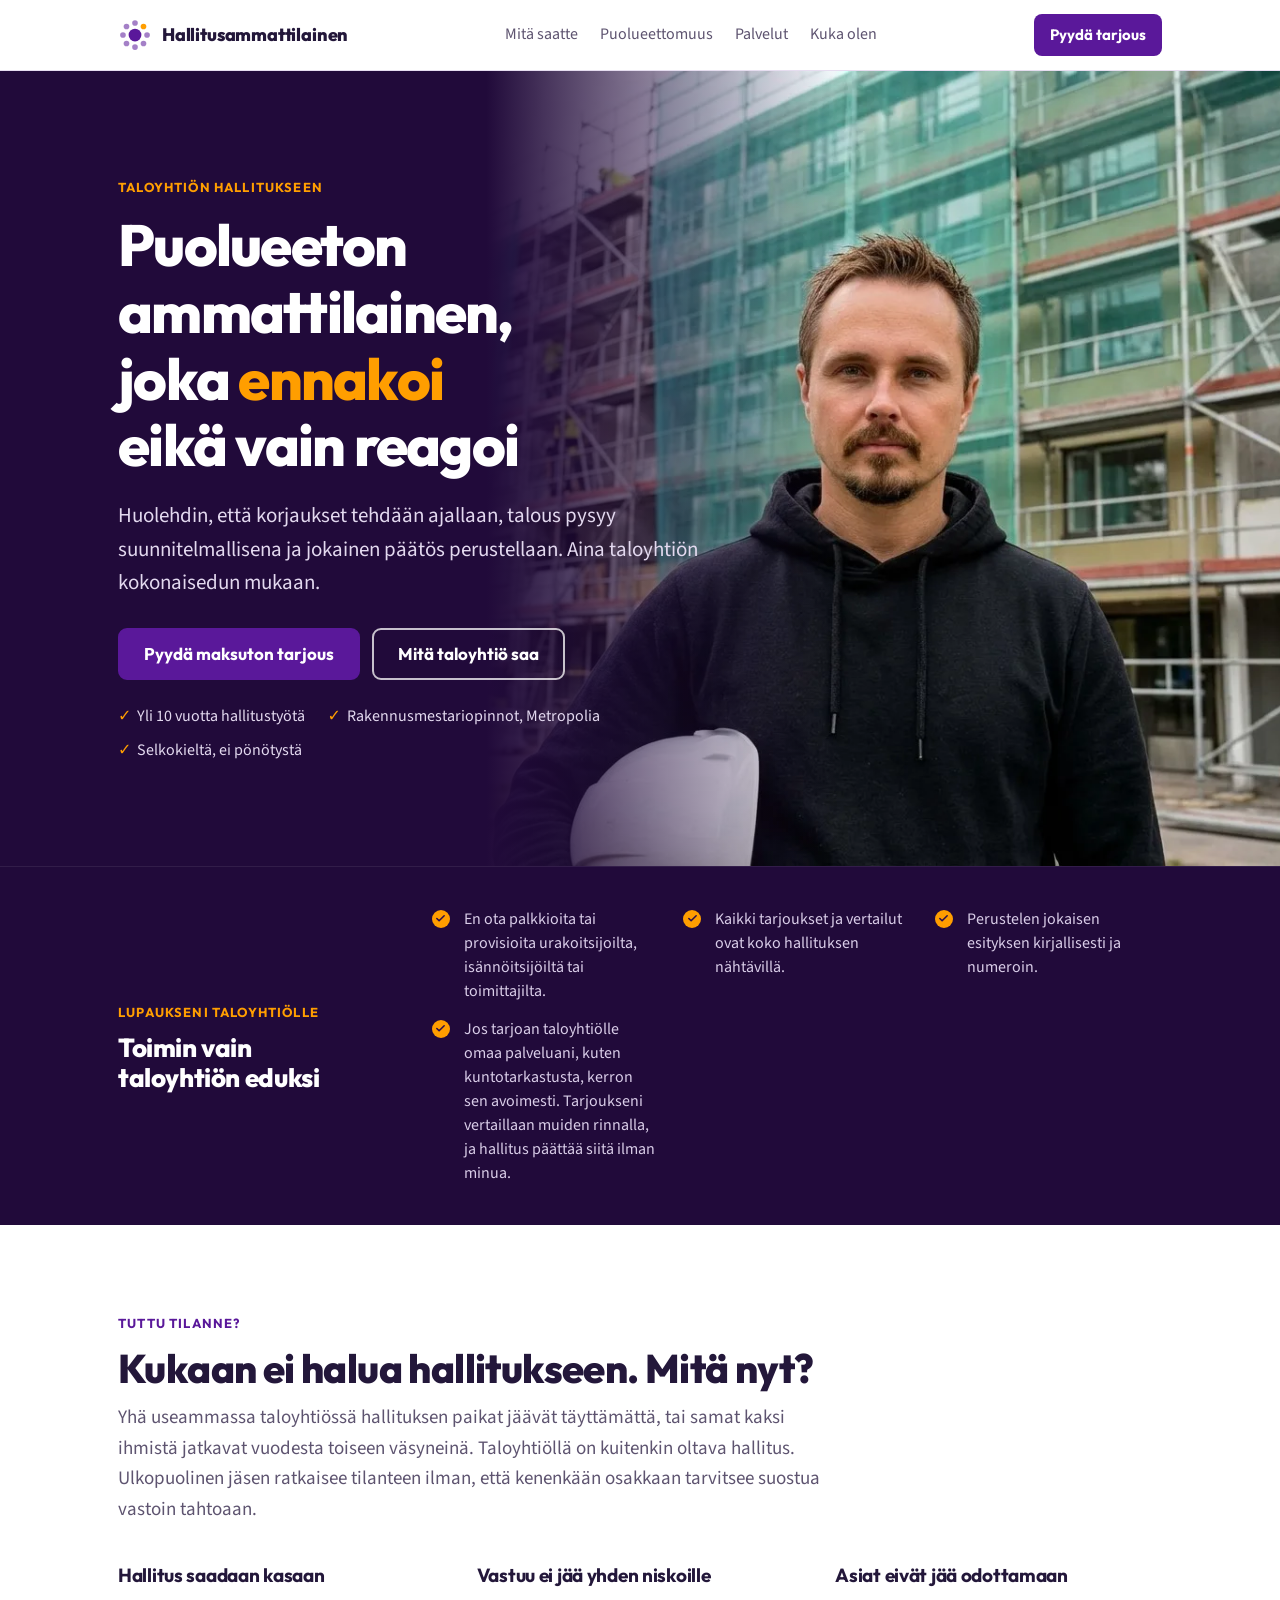
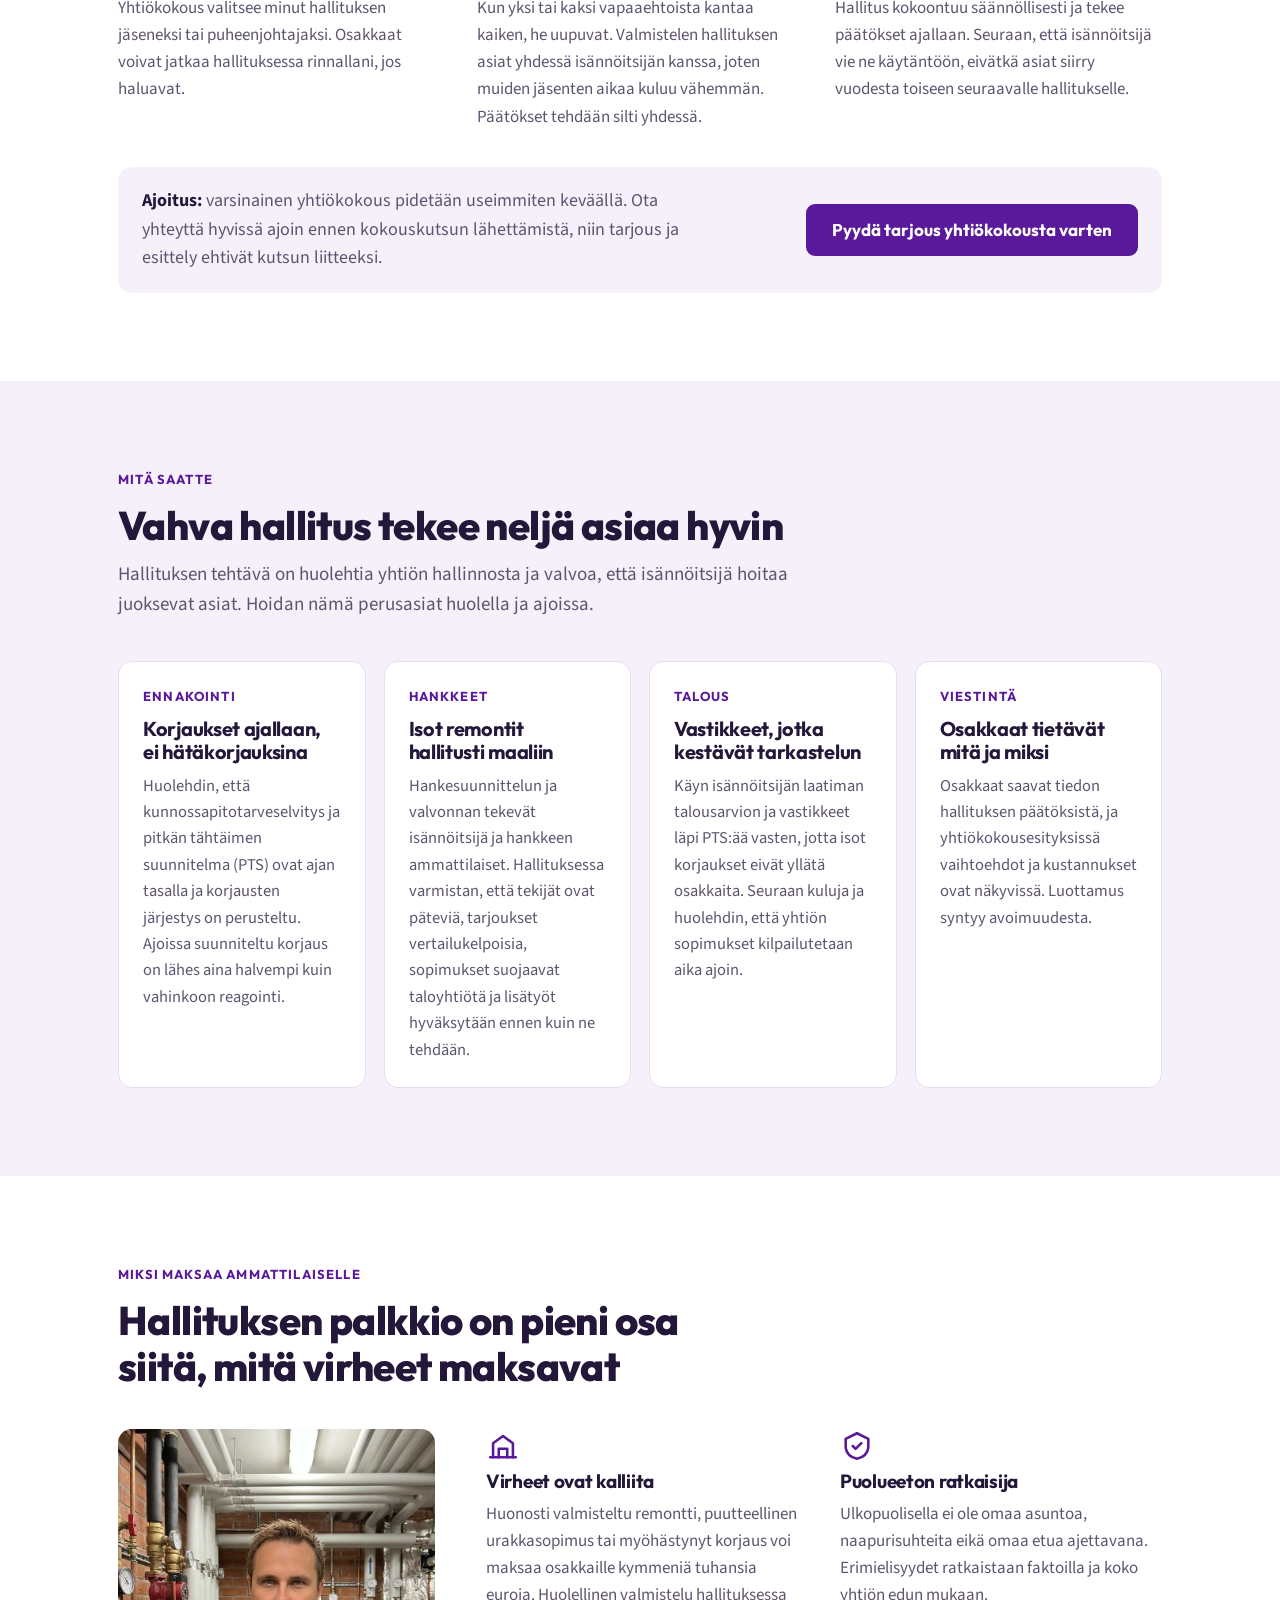
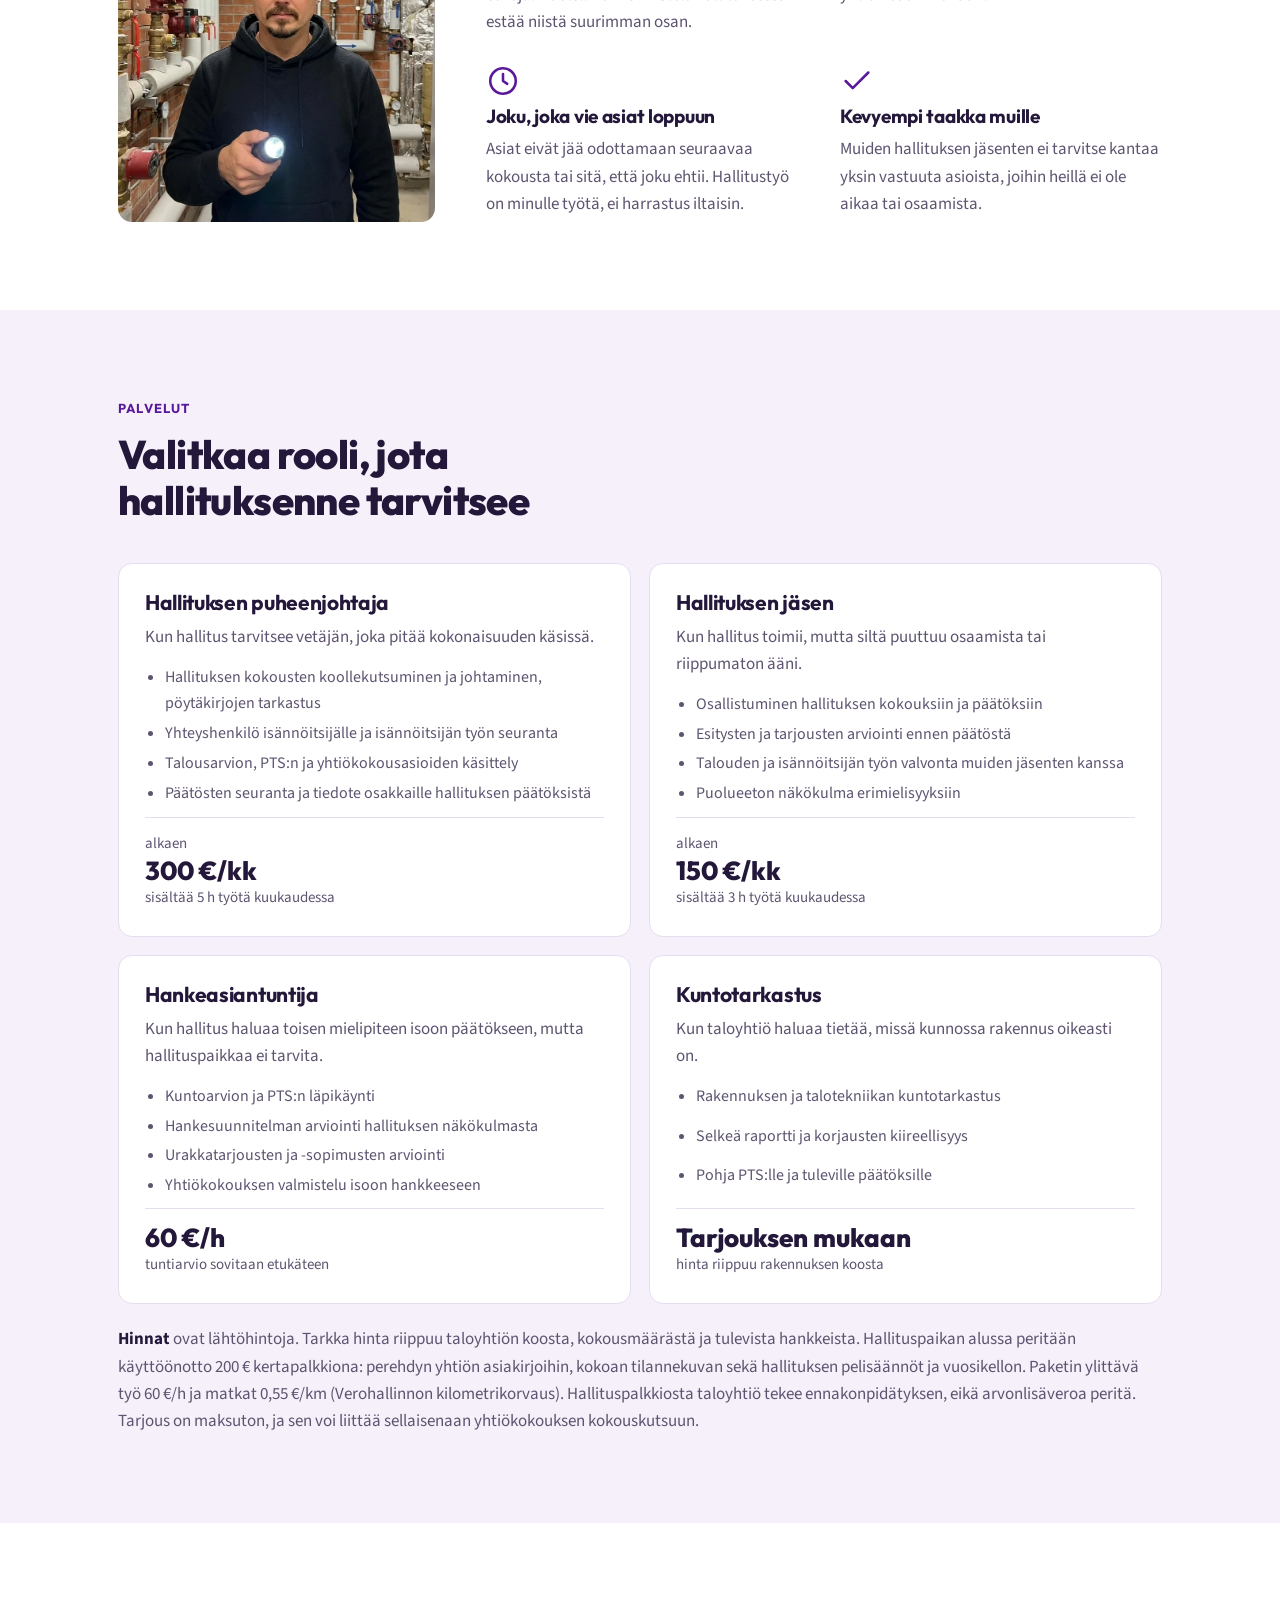
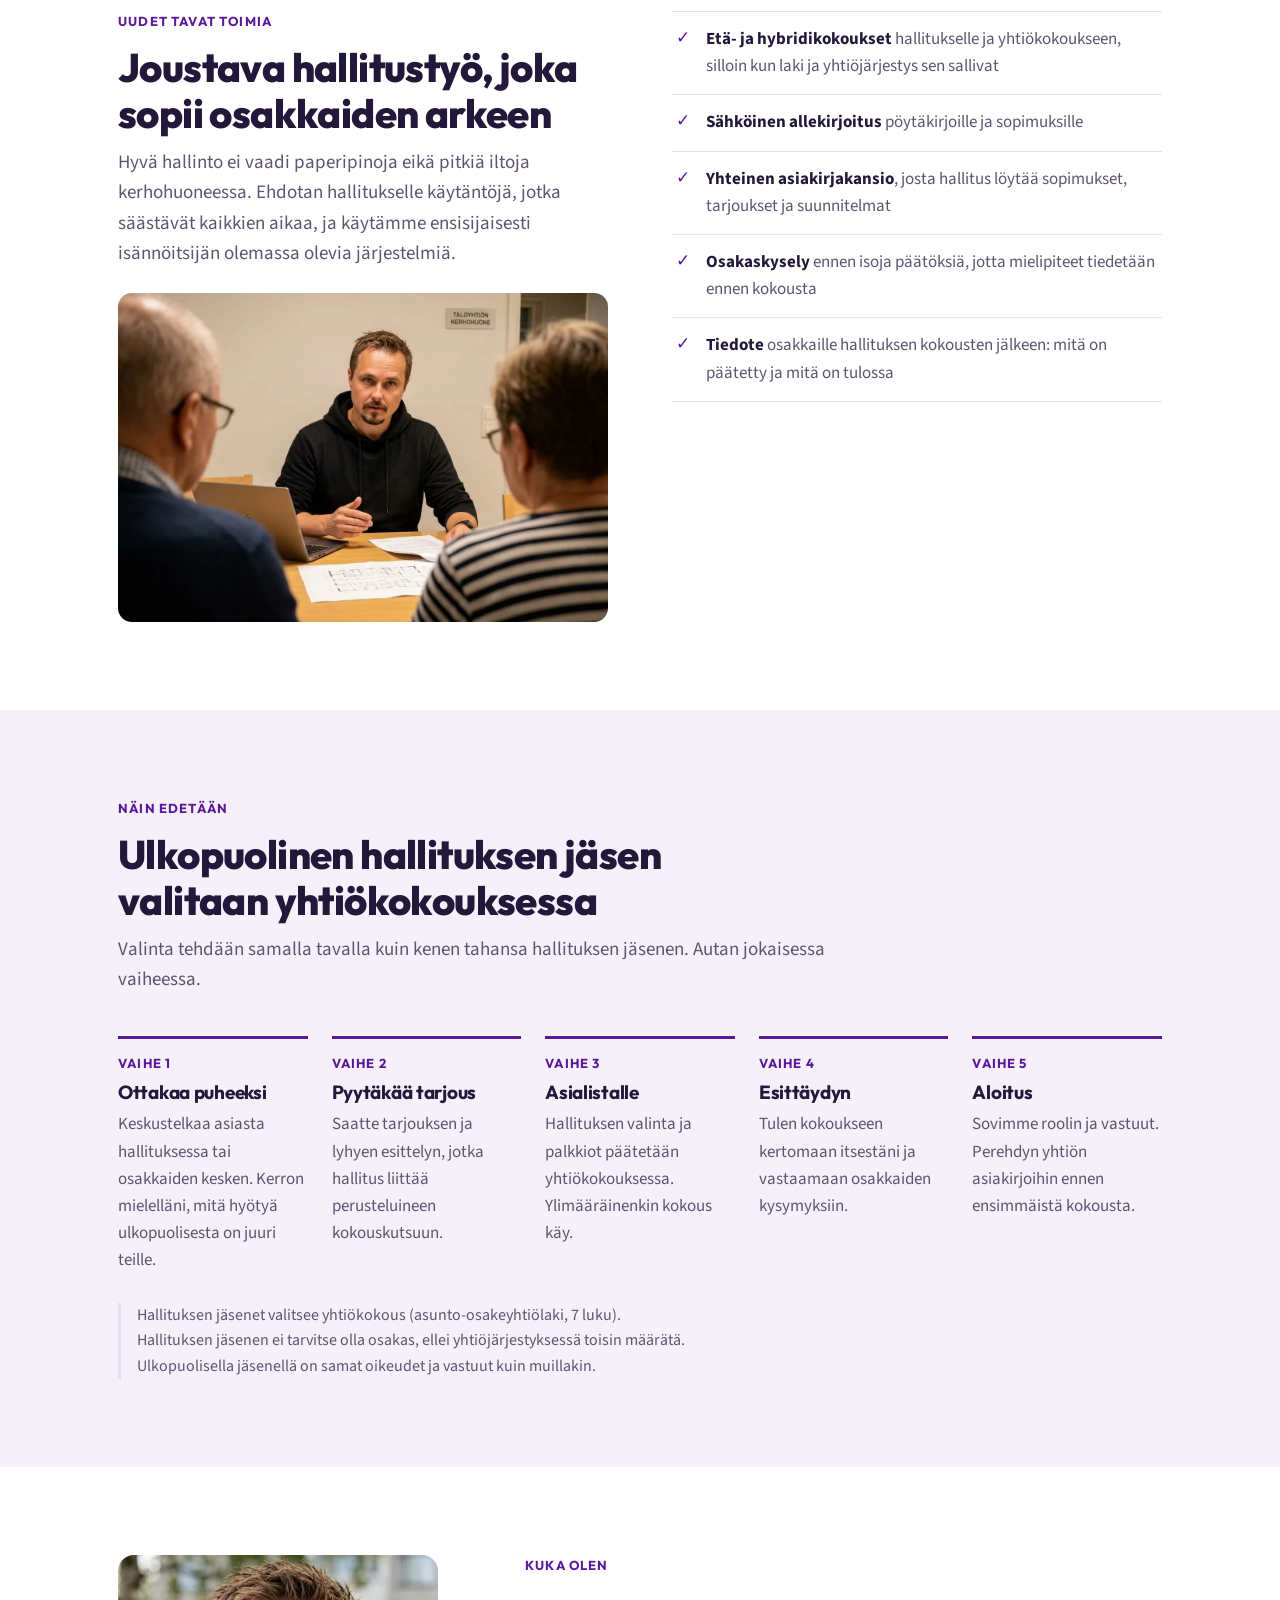
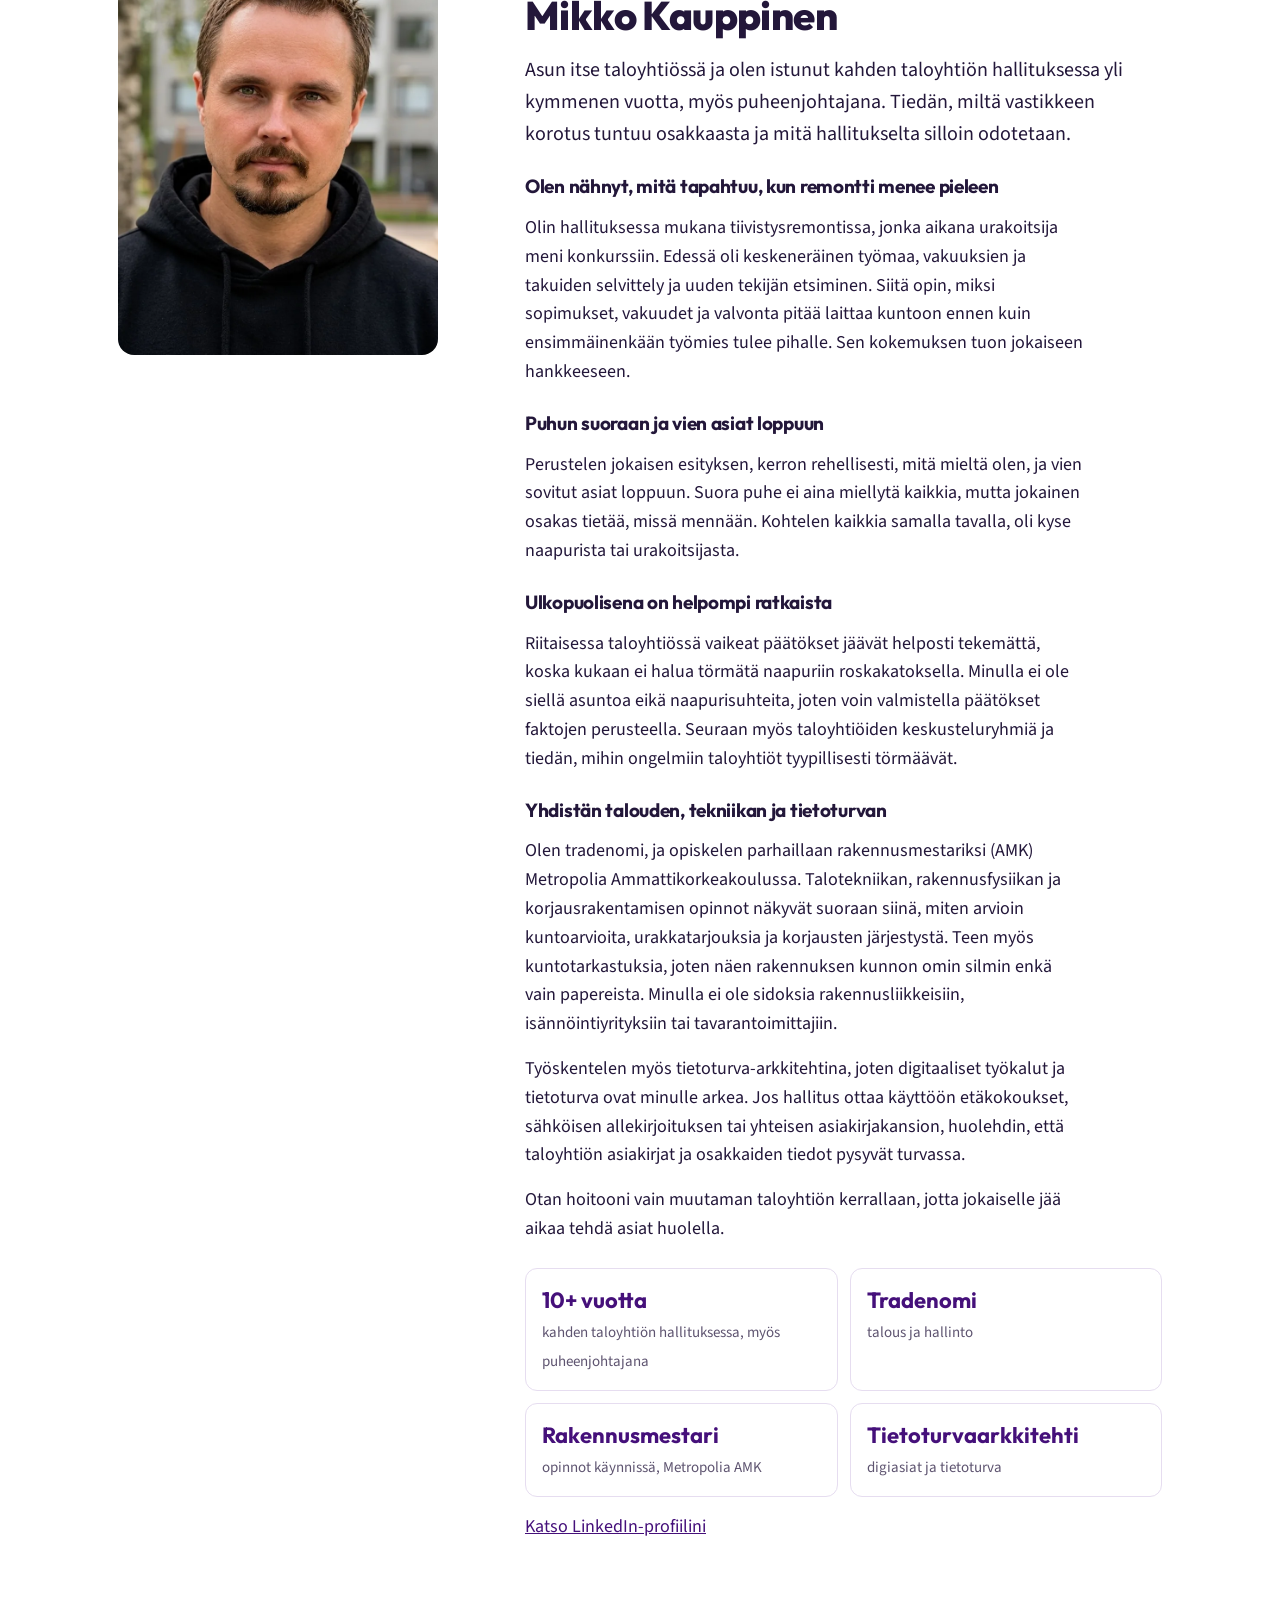
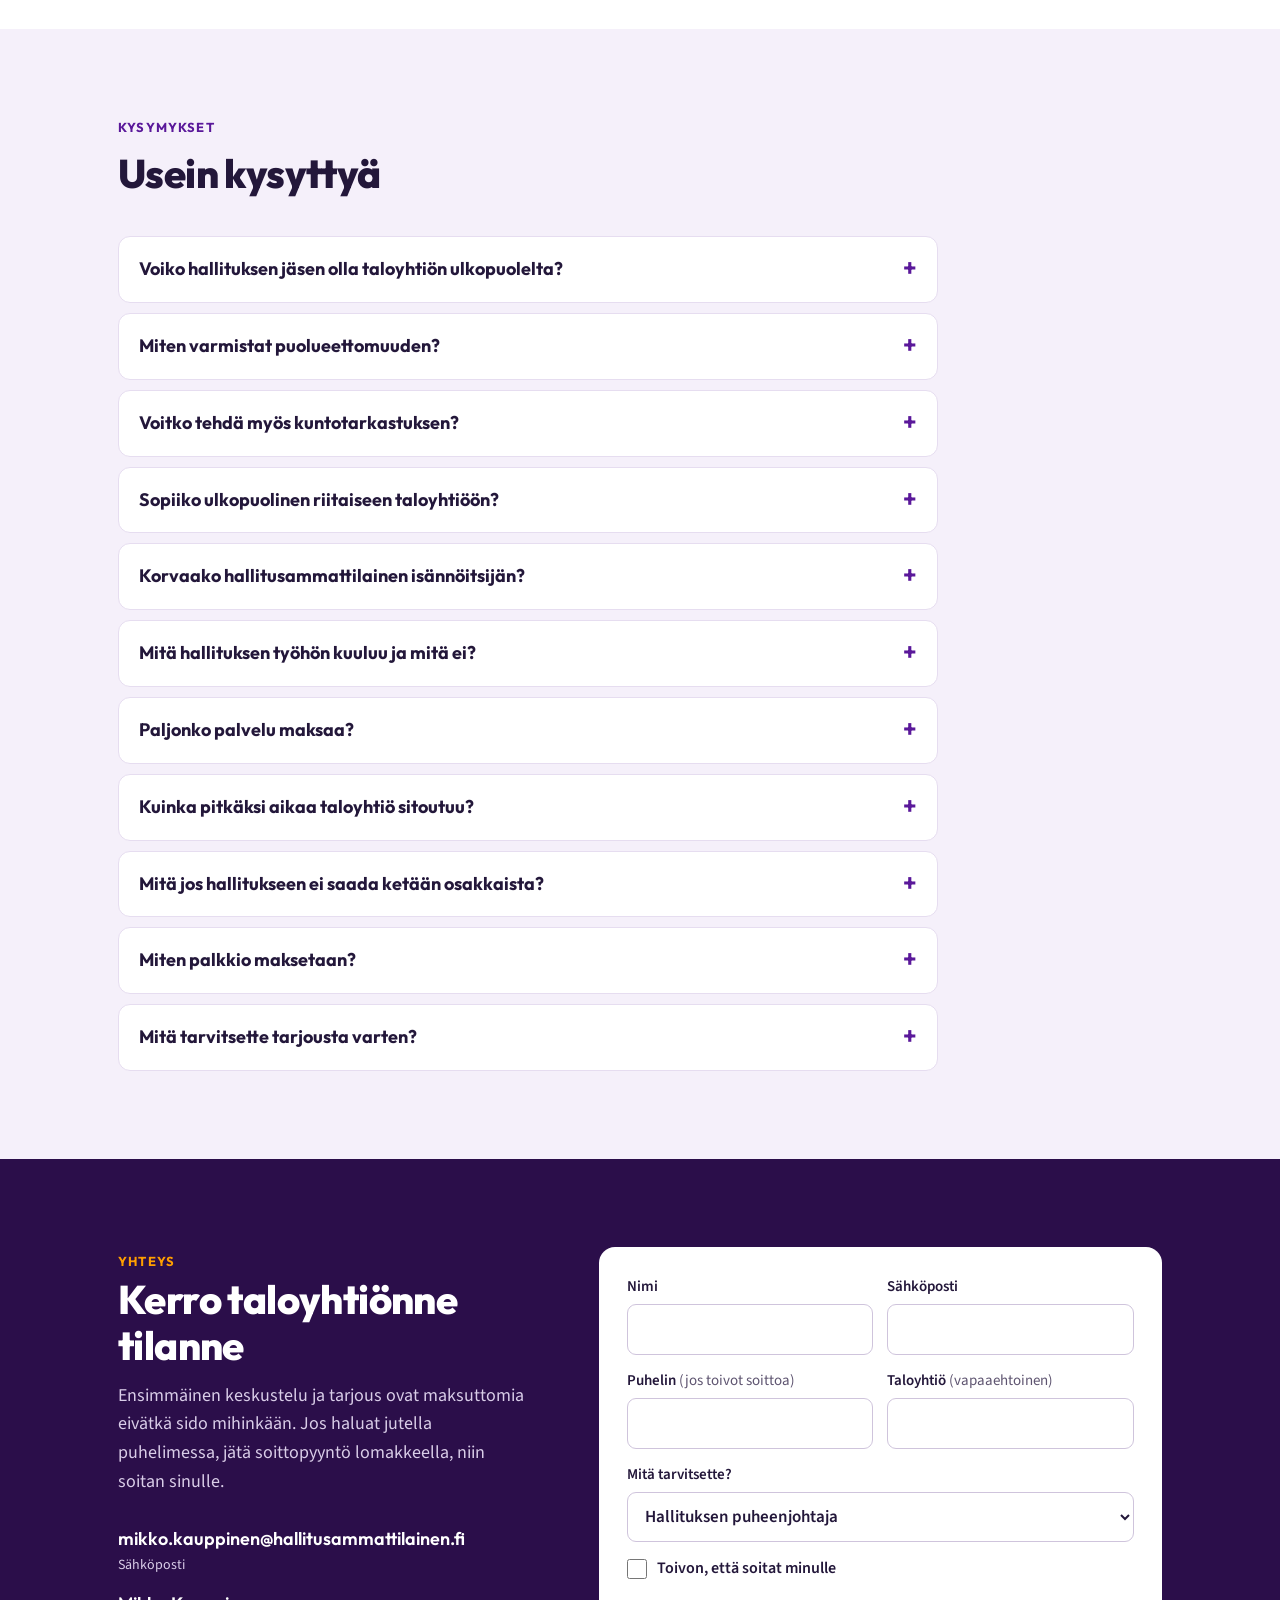
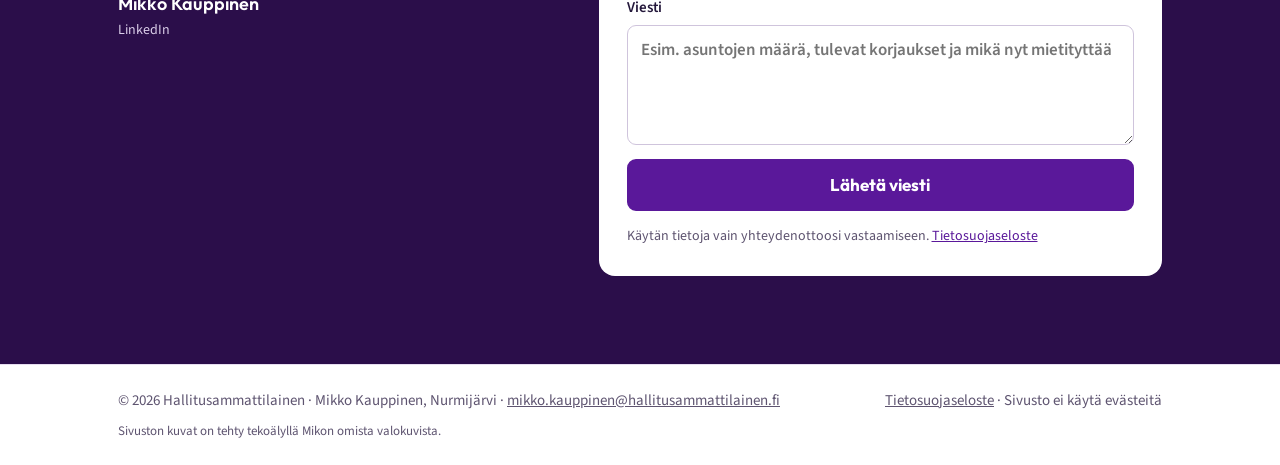
==== commit 410017a4: "Hinnasto: käyttöönotto 200 € kertapalkkio hallituspaikan alussa Co-Authored-By: Claude Opus 5.5 <nor" ====
--- a/index.html
+++ b/index.html
@@ -23,7 +23,7 @@
 <meta name="twitter:card" content="summary_large_image">
 <meta name="theme-color" content="#2B0E4A">
 <script type="application/ld+json">
-{"@context":"https://schema.org","@type":"ProfessionalService","name":"Hallitusammattilainen","url":"https://hallitusammattilainen.fi/","image":"https://hallitusammattilainen.fi/kuvat/profiili.jpg","email":"mikko.kauppinen@hallitusammattilainen.fi","areaServed":"FI","address":{"@type":"PostalAddress","addressLocality":"Nurmijärvi","addressCountry":"FI"},"description":"Puolueeton ulkopuolinen hallituksen puheenjohtaja ja hallituksen jäsen taloyhtiöihin sekä kuntotarkastukset.","knowsAbout":["taloyhtiön hallitustyö","asunto-osakeyhtiölaki","kuntoarvio","PTS","korjausrakentaminen","kuntotarkastus"],"hasOfferCatalog":{"@type":"OfferCatalog","name":"Palvelut","itemListElement":[{"@type":"Offer","itemOffered":{"@type":"Service","name":"Ulkopuolinen hallituksen puheenjohtaja"},"priceSpecification":{"@type":"UnitPriceSpecification","price":"300","priceCurrency":"EUR","unitText":"kuukausi","description":"alkaen"}},{"@type":"Offer","itemOffered":{"@type":"Service","name":"Ulkopuolinen hallituksen jäsen"},"priceSpecification":{"@type":"UnitPriceSpecification","price":"150","priceCurrency":"EUR","unitText":"kuukausi","description":"alkaen"}},{"@type":"Offer","itemOffered":{"@type":"Service","name":"Hankeasiantuntija: toinen mielipide hallitukselle korjaushankkeisiin"}},{"@type":"Offer","itemOffered":{"@type":"Service","name":"Kuntotarkastus"}}]},"founder":{"@type":"Person","name":"Mikko Kauppinen","jobTitle":"Hallitusammattilainen","sameAs":"https://www.linkedin.com/in/mikko-kauppinen-8005861"}}
+{"@context":"https://schema.org","@type":"ProfessionalService","name":"Hallitusammattilainen","url":"https://hallitusammattilainen.fi/","image":"https://hallitusammattilainen.fi/kuvat/profiili.jpg","email":"mikko.kauppinen@hallitusammattilainen.fi","areaServed":"FI","address":{"@type":"PostalAddress","addressLocality":"Nurmijärvi","addressCountry":"FI"},"description":"Puolueeton ulkopuolinen hallituksen puheenjohtaja ja hallituksen jäsen taloyhtiöihin sekä kuntotarkastukset.","knowsAbout":["taloyhtiön hallitustyö","asunto-osakeyhtiölaki","kuntoarvio","PTS","korjausrakentaminen","kuntotarkastus"],"hasOfferCatalog":{"@type":"OfferCatalog","name":"Palvelut","itemListElement":[{"@type":"Offer","itemOffered":{"@type":"Service","name":"Ulkopuolinen hallituksen puheenjohtaja"},"priceSpecification":{"@type":"UnitPriceSpecification","price":"300","priceCurrency":"EUR","unitText":"kuukausi","description":"alkaen"}},{"@type":"Offer","itemOffered":{"@type":"Service","name":"Ulkopuolinen hallituksen jäsen"},"priceSpecification":{"@type":"UnitPriceSpecification","price":"150","priceCurrency":"EUR","unitText":"kuukausi","description":"alkaen"}},{"@type":"Offer","itemOffered":{"@type":"Service","name":"Käyttöönotto hallituspaikan alussa"},"priceSpecification":{"@type":"PriceSpecification","price":"200","priceCurrency":"EUR","description":"kertapalkkio"}},{"@type":"Offer","itemOffered":{"@type":"Service","name":"Hankeasiantuntija: toinen mielipide hallitukselle korjaushankkeisiin"}},{"@type":"Offer","itemOffered":{"@type":"Service","name":"Kuntotarkastus"}}]},"founder":{"@type":"Person","name":"Mikko Kauppinen","jobTitle":"Hallitusammattilainen","sameAs":"https://www.linkedin.com/in/mikko-kauppinen-8005861"}}
 </script>
 </head>
 <body>
@@ -229,7 +229,7 @@
         <p class="from"><b>Tarjouksen mukaan</b><span>hinta riippuu rakennuksen koosta</span></p>
       </article>
     </div>
-    <p class="price"><b>Hinnat</b> ovat lähtöhintoja. Tarkka hinta riippuu taloyhtiön koosta, kokousmäärästä ja tulevista hankkeista. Paketin ylittävä työ 60 €/h ja matkat 0,55 €/km (Verohallinnon kilometrikorvaus). Hallituspalkkiosta taloyhtiö tekee ennakonpidätyksen, eikä arvonlisäveroa peritä. Tarjous on maksuton, ja sen voi liittää sellaisenaan yhtiökokouksen kokouskutsuun.</p>
+    <p class="price"><b>Hinnat</b> ovat lähtöhintoja. Tarkka hinta riippuu taloyhtiön koosta, kokousmäärästä ja tulevista hankkeista. Hallituspaikan alussa peritään käyttöönotto 200 € kertapalkkiona: perehdyn yhtiön asiakirjoihin, kokoan tilannekuvan sekä hallituksen pelisäännöt ja vuosikellon. Paketin ylittävä työ 60 €/h ja matkat 0,55 €/km (Verohallinnon kilometrikorvaus). Hallituspalkkiosta taloyhtiö tekee ennakonpidätyksen, eikä arvonlisäveroa peritä. Tarjous on maksuton, ja sen voi liittää sellaisenaan yhtiökokouksen kokouskutsuun.</p>
   </div>
 </section>
 
@@ -312,7 +312,7 @@
       <details><summary>Sopiiko ulkopuolinen riitaiseen taloyhtiöön?</summary><p>Erityisen hyvin. Ulkopuolisella ei ole omaa asuntoa eikä naapurisuhteita taloyhtiössä, joten hän voi valmistella päätökset faktojen ja koko yhtiön edun perusteella. Osakkaiden ei tarvitse ottaa riitoja henkilökohtaisesti, kun vaikeat asiat valmistelee ulkopuolinen.</p></details>
       <details><summary>Korvaako hallitusammattilainen isännöitsijän?</summary><p>Ei. Isännöitsijä hoitaa juoksevan hallinnon, ja hallitus päättää ja valvoo. Teen tiivistä yhteistyötä isännöitsijänne kanssa ja varmistan, että sovitut asiat etenevät.</p></details>
       <details><summary>Mitä hallituksen työhön kuuluu ja mitä ei?</summary><p>Hallitus huolehtii yhtiön hallinnosta: se valvoo taloutta ja isännöitsijän työtä, käsittelee talousarvion ja kunnossapitotarpeet, valmistelee yhtiökokouksen ja tekee päätökset. Puheenjohtaja lisäksi kutsuu hallituksen koolle, johtaa kokoukset ja on isännöitsijän yhteyshenkilö.</p><p>Hallitukselle eivät kuulu juokseva hallinto, kirjanpito, vikailmoitukset, osakkaiden arkiset kysymykset eivätkä korjaushankkeen suunnittelu, kilpailutus tai työmaavalvonta. Ne hoitavat isännöitsijä ja hankkeen ammattilaiset.</p></details>
-      <details><summary>Paljonko palvelu maksaa?</summary><p>Puheenjohtajana alkaen 300 € kuukaudessa (sisältää 5 h työtä) ja hallituksen jäsenenä alkaen 150 € kuukaudessa (sisältää 3 h). Paketin ylittävä työ, kuten isoon hankkeeseen liittyvä ylimääräinen kokoustyö, 60 €/h etukäteen sovitulla arviolla, matkat 0,55 €/km. Tarkka hinta riippuu taloyhtiön koosta ja tilanteesta. Tarjous on maksuton, ja hallituksen palkkioista päättää lopulta yhtiökokous.</p></details>
+      <details><summary>Paljonko palvelu maksaa?</summary><p>Puheenjohtajana alkaen 300 € kuukaudessa (sisältää 5 h työtä) ja hallituksen jäsenenä alkaen 150 € kuukaudessa (sisältää 3 h). Hallituspaikan alussa käyttöönotto 200 € kertapalkkiona, joka kattaa perehtymisen yhtiön asiakirjoihin, tilannekuvan sekä pelisäännöt ja vuosikellon. Paketin ylittävä työ, kuten isoon hankkeeseen liittyvä ylimääräinen kokoustyö, 60 €/h etukäteen sovitulla arviolla, matkat 0,55 €/km. Tarkka hinta riippuu taloyhtiön koosta ja tilanteesta. Tarjous on maksuton, ja hallituksen palkkioista päättää lopulta yhtiökokous.</p></details>
       <details><summary>Kuinka pitkäksi aikaa taloyhtiö sitoutuu?</summary><p>Hallituksen toimikausi määräytyy yhtiöjärjestyksen mukaan, yleensä yhtiökokouksesta seuraavaan. Yhtiökokous voi myös vaihtaa hallituksen jäsenen kesken toimikauden.</p></details>
       <details><summary>Mitä jos hallitukseen ei saada ketään osakkaista?</summary><p>Taloyhtiöllä on oltava hallitus, joka vastaa hallinnosta. Jos osakkaista ei löydy jäseniä, yhtiökokous voi valita ulkopuolisen jäsenen, kuten minut. Hallituksen jäsenen ei tarvitse olla osakas.</p></details>
       <details><summary>Miten palkkio maksetaan?</summary><p>Hallituksen palkkioista päättää yhtiökokous. Palkkio maksetaan yleensä kuukausi- tai kokouspalkkiona, ja taloyhtiö hoitaa siitä ennakonpidätyksen kuten muillekin hallituksen jäsenille.</p></details>
